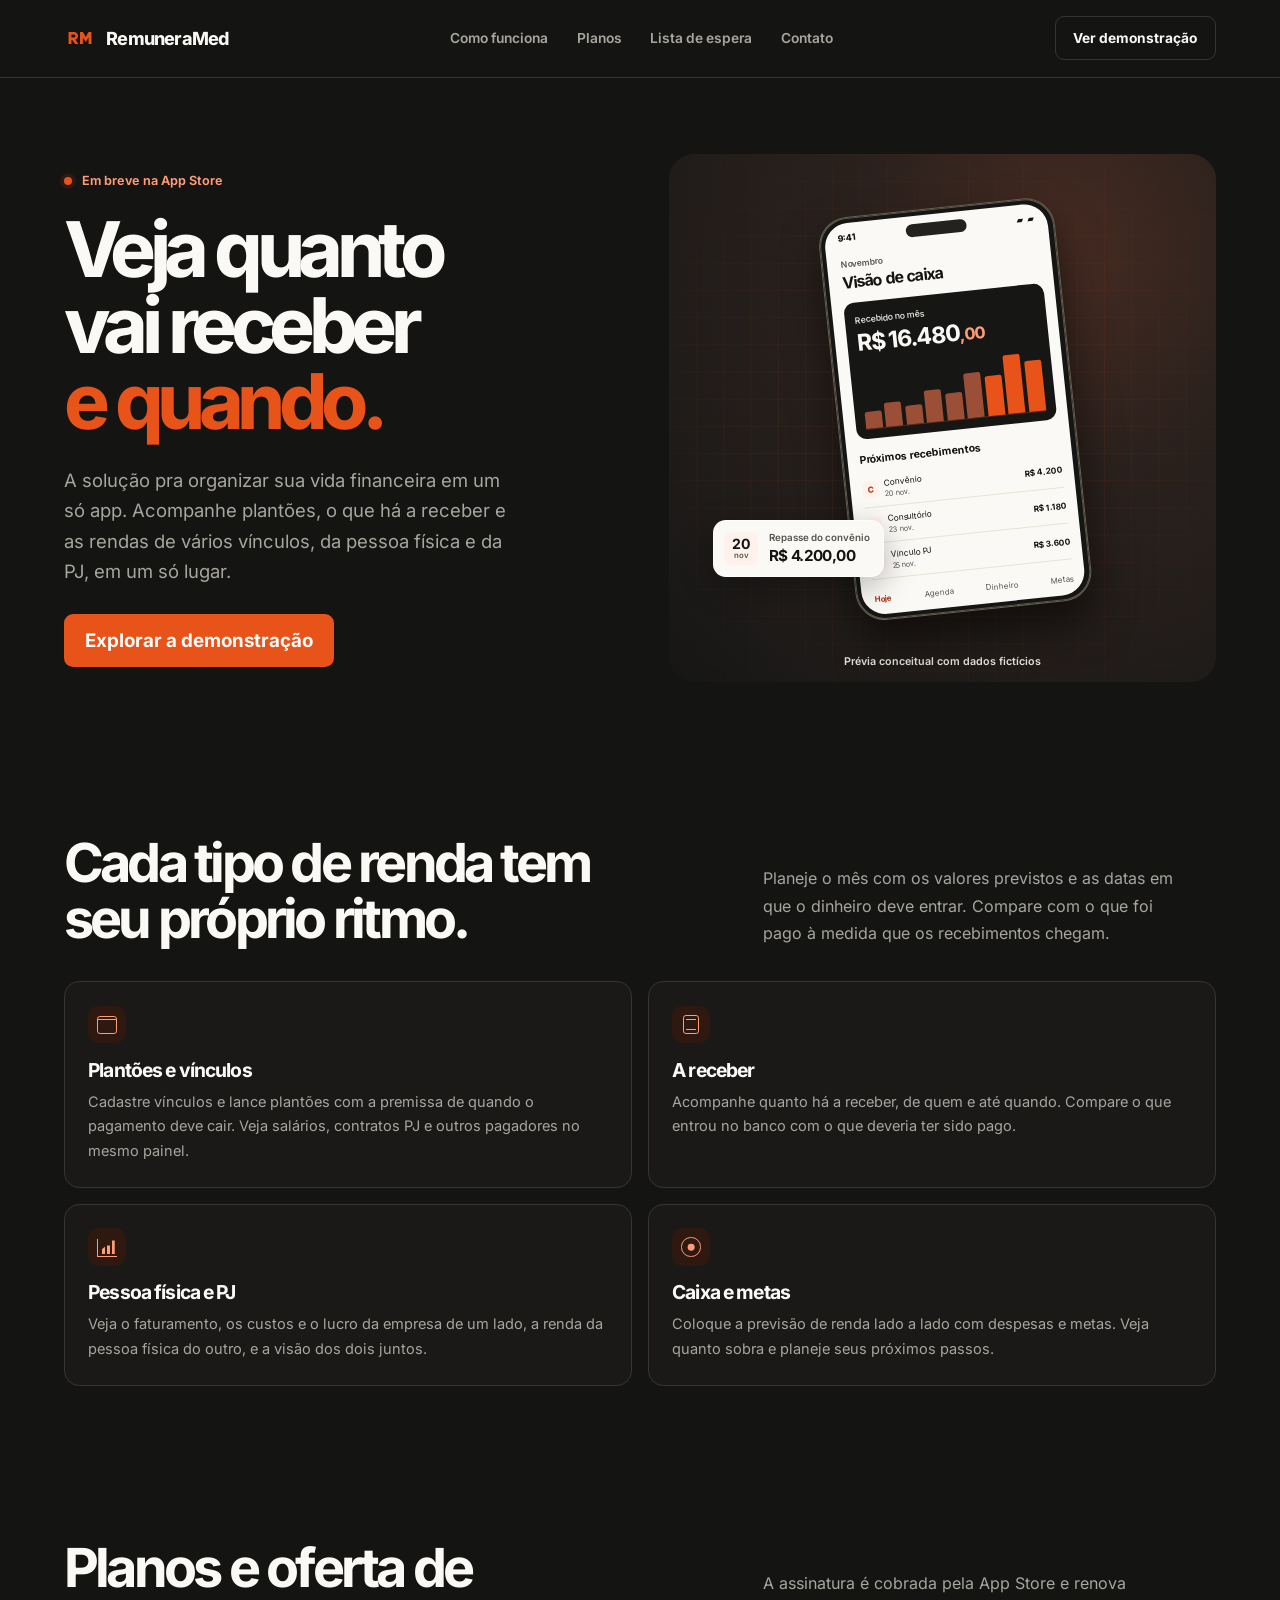
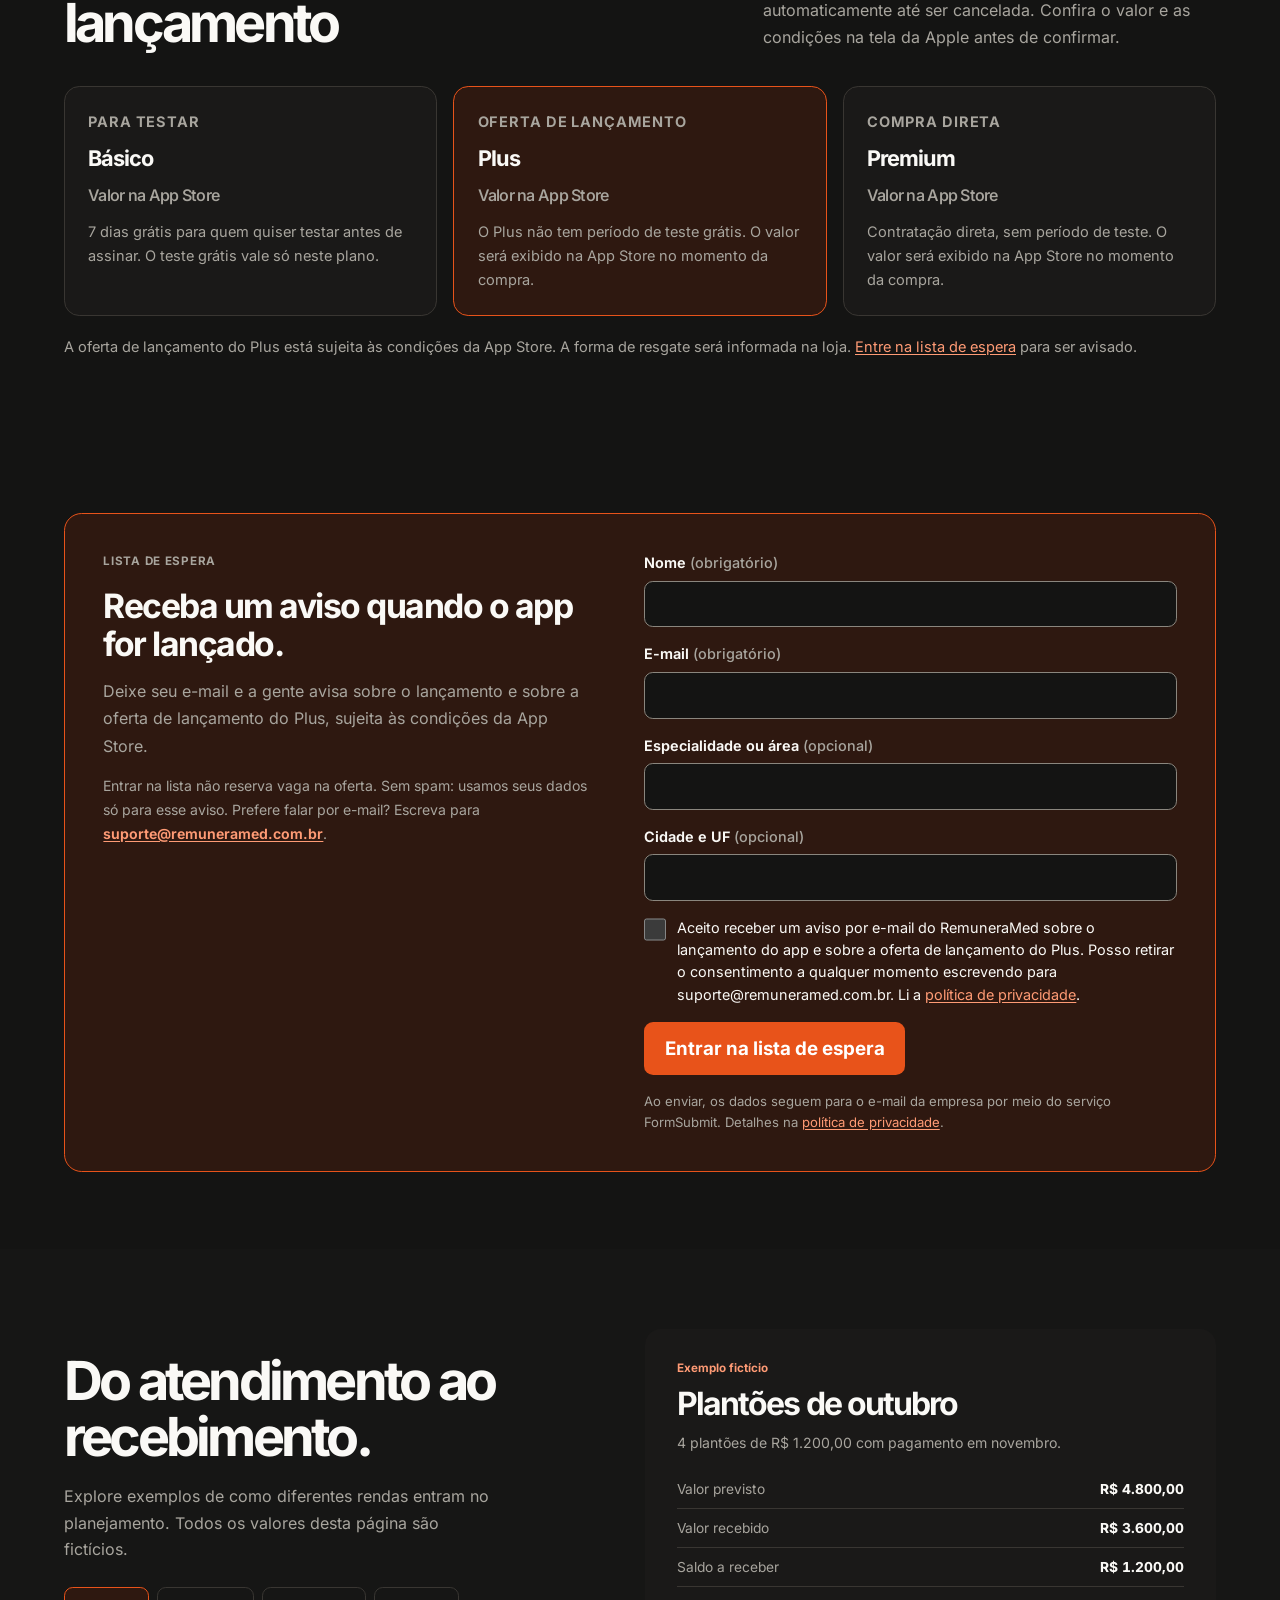
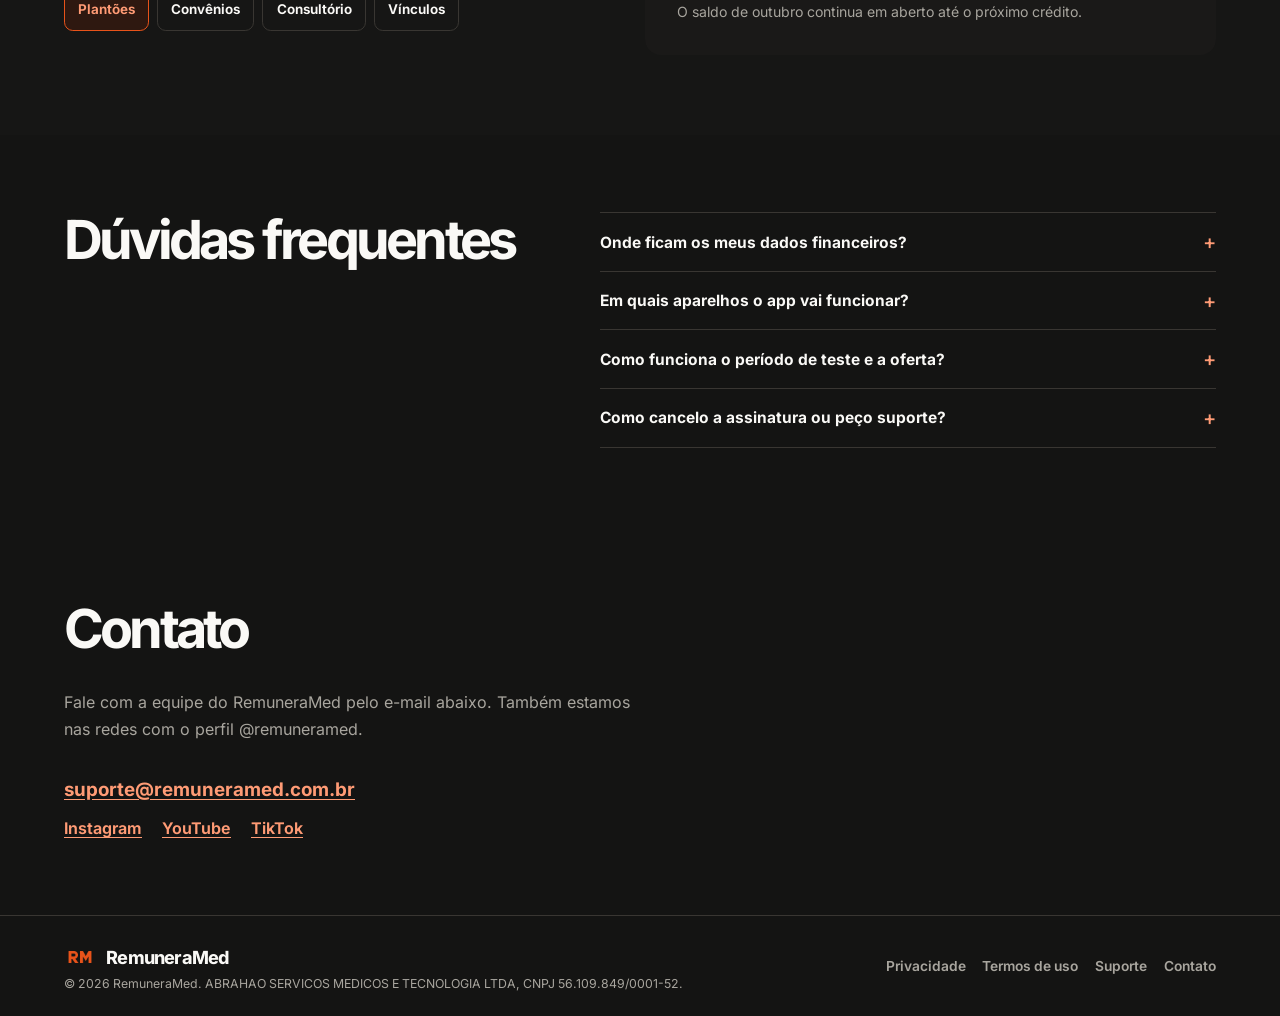
==== index.html @ f28763e7 "Liga upgrade-insecure-requests no CSP após o HTTPS" ====
<!doctype html>
<html lang="pt-BR">
<head>
  <meta charset="utf-8">
  <meta name="viewport" content="width=device-width, initial-scale=1">
  <meta name="referrer" content="strict-origin-when-cross-origin">
  <meta http-equiv="Content-Security-Policy" content="default-src 'self'; upgrade-insecure-requests; base-uri 'self'; object-src 'none'; frame-src 'none'; script-src 'self'; style-src 'self'; img-src 'self'; font-src 'self'; connect-src 'self'; form-action https://formsubmit.co">
  <meta name="theme-color" content="#141413">
  <meta name="robots" content="index,follow">
  <meta name="description" content="A solução pra organizar sua vida financeira em um só app. Acompanhe plantões, recebíveis e rendas de vários vínculos, inclusive pessoa física e PJ.">
  <title>RemuneraMed</title>
  <link rel="canonical" href="https://remuneramed.com.br/">
  <link rel="icon" type="image/png" sizes="64x64" href="favicon.png">
  <link rel="apple-touch-icon" href="apple-touch-icon.png">
  <link rel="stylesheet" href="assets/styles.css">
  <meta property="og:type" content="website">
  <meta property="og:locale" content="pt_BR">
  <meta property="og:site_name" content="RemuneraMed">
  <meta property="og:title" content="RemuneraMed">
  <meta property="og:description" content="A solução pra organizar sua vida financeira em um só app. Acompanhe plantões, recebíveis e rendas de vários vínculos, inclusive pessoa física e PJ.">
  <meta property="og:url" content="https://remuneramed.com.br/">
  <meta property="og:image" content="https://remuneramed.com.br/og-image.png">
  <meta property="og:image:width" content="1200">
  <meta property="og:image:height" content="630">
  <meta property="og:image:alt" content="Ícone do RemuneraMed com o nome da marca e a frase A solução pra organizar sua vida financeira em um só app.">
  <meta name="twitter:card" content="summary_large_image">
  <meta name="twitter:title" content="RemuneraMed">
  <meta name="twitter:description" content="A solução pra organizar sua vida financeira em um só app. Acompanhe plantões, recebíveis e rendas de vários vínculos, inclusive pessoa física e PJ.">
  <meta name="twitter:image" content="https://remuneramed.com.br/og-image.png">
  <script src="assets/demo.js" defer></script>
</head>
<body>
  <a class="skip-link" href="#conteudo">Ir para o conteúdo</a>
  <header class="site-header">
    <div class="container header-inner">
      <a class="brand" href="index.html" aria-label="RemuneraMed, início">
        <span class="brand-logo"><img src="assets/icone-192.png" width="32" height="32" alt=""></span>
        RemuneraMed
      </a>
      <nav class="nav-desktop" aria-label="Navegação principal">
        <a href="index.html#como-funciona">Como funciona</a>
        <a href="index.html#planos">Planos</a>
        <a href="index.html#lista-de-espera">Lista de espera</a>
        <a href="index.html#contato">Contato</a>
      </nav>
      <details class="nav-menu">
        <summary>Menu</summary>
        <nav aria-label="Navegação em tela pequena">
          <a href="index.html">Início</a>
          <a href="index.html#como-funciona">Como funciona</a>
          <a href="index.html#planos">Planos</a>
          <a href="index.html#lista-de-espera">Lista de espera</a>
          <a href="index.html#demo">Demonstração</a>
          <a href="index.html#contato">Contato</a>
          <a href="privacidade.html">Privacidade</a>
          <a href="termos.html">Termos de uso</a>
          <a href="suporte.html">Suporte</a>
        </nav>
      </details>
      <a class="button button-outline header-action" href="#demo">Ver demonstração</a>
    </div>
  </header>

  <main id="conteudo">
    <section class="hero container" aria-labelledby="titulo">
      <div class="hero-copy">
        <p class="eyebrow badge-store"><span class="status-dot" aria-hidden="true"></span> Em breve na App Store</p>
        <h1 id="titulo">Veja quanto vai receber <span>e quando.</span></h1>
        <p class="hero-description">A solução pra organizar sua vida financeira em um só app. Acompanhe plantões, o que há a receber e as rendas de vários vínculos, da pessoa física e da PJ, em um só lugar.</p>
        <a class="button button-primary" href="#demo">Explorar a demonstração</a>
      </div>

      <figure class="hero-visual">
        <div class="hero-grid" aria-hidden="true"></div>
        <div class="phone" aria-hidden="true">
          <div class="phone-screen">
            <div class="phone-system"><span>9:41</span><i></i><span>▰ ▰</span></div>
            <div class="phone-header"><span>Novembro</span><strong>Visão de caixa</strong></div>
            <div class="phone-total">
              <span>Recebido no mês</span>
              <strong>R$ 16.480<span>,00</span></strong>
              <div class="phone-chart">
                <i></i><i></i><i></i>
                <i></i><i></i><i></i>
                <i></i><i></i><i></i>
              </div>
            </div>
            <div class="phone-list">
              <strong>Próximos recebimentos</strong>
              <div><span class="phone-category">C</span><span>Convênio<small>20 nov.</small></span><b>R$ 4.200</b></div>
              <div><span class="phone-category">P</span><span>Consultório<small>23 nov.</small></span><b>R$ 1.180</b></div>
              <div><span class="phone-category">V</span><span>Vínculo PJ<small>25 nov.</small></span><b>R$ 3.600</b></div>
            </div>
            <div class="phone-nav"><b>Hoje</b><span>Agenda</span><span>Dinheiro</span><span>Metas</span></div>
          </div>
        </div>
        <div class="float-card" aria-hidden="true">
          <div class="float-date"><b>20</b><span>nov</span></div>
          <div><span>Repasse do convênio</span><strong>R$ 4.200,00</strong></div>
        </div>
        <figcaption>Prévia conceitual com dados fictícios</figcaption>
      </figure>
    </section>

    <section class="section container" id="como-funciona" aria-labelledby="como-titulo">
      <div class="section-heading">
        <h2 id="como-titulo">Cada tipo de renda tem<br>seu próprio ritmo.</h2>
        <p>Planeje o mês com os valores previstos e as datas em que o dinheiro deve entrar. Compare com o que foi pago à medida que os recebimentos chegam.</p>
      </div>
      <div class="flow-grid">
        <article class="flow-card">
          <span class="flow-mark mark-calendar" aria-hidden="true"></span>
          <h3>Plantões e vínculos</h3>
          <p>Cadastre vínculos e lance plantões com a premissa de quando o pagamento deve cair. Veja salários, contratos PJ e outros pagadores no mesmo painel.</p>
        </article>
        <article class="flow-card">
          <span class="flow-mark mark-lines" aria-hidden="true"></span>
          <h3>A receber</h3>
          <p>Acompanhe quanto há a receber, de quem e até quando. Compare o que entrou no banco com o que deveria ter sido pago.</p>
        </article>
        <article class="flow-card">
          <span class="flow-mark mark-chart" aria-hidden="true"></span>
          <h3>Pessoa física e PJ</h3>
          <p>Veja o faturamento, os custos e o lucro da empresa de um lado, a renda da pessoa física do outro, e a visão dos dois juntos.</p>
        </article>
        <article class="flow-card">
          <span class="flow-mark mark-target" aria-hidden="true"></span>
          <h3>Caixa e metas</h3>
          <p>Coloque a previsão de renda lado a lado com despesas e metas. Veja quanto sobra e planeje seus próximos passos.</p>
        </article>
      </div>
    </section>

    <section class="section container" id="planos" aria-labelledby="planos-titulo">
      <div class="section-heading">
        <h2 id="planos-titulo">Planos e oferta de lançamento</h2>
        <p>A assinatura é cobrada pela App Store e renova automaticamente até ser cancelada. Confira o valor e as condições na tela da Apple antes de confirmar.</p>
      </div>
      <div class="plans-grid">
        <article class="plan-card">
          <p class="plan-kicker">Para testar</p>
          <h3>Básico</h3>
          <p class="plan-price"><span>Valor na App Store</span></p>
          <p>7 dias grátis para quem quiser testar antes de assinar. O teste grátis vale só neste plano.</p>
        </article>
        <article class="plan-card plan-card-featured">
          <p class="plan-kicker">Oferta de lançamento</p>
          <h3>Plus</h3>
          <p class="plan-price"><span>Valor na App Store</span></p>
          <p>O Plus não tem período de teste grátis. O valor será exibido na App Store no momento da compra.</p>
        </article>
        <article class="plan-card">
          <p class="plan-kicker">Compra direta</p>
          <h3>Premium</h3>
          <p class="plan-price"><span>Valor na App Store</span></p>
          <p>Contratação direta, sem período de teste. O valor será exibido na App Store no momento da compra.</p>
        </article>
      </div>
      <p class="plans-note">A oferta de lançamento do Plus está sujeita às condições da App Store. A forma de resgate será informada na loja. <a href="#lista-de-espera">Entre na lista de espera</a> para ser avisado.</p>
    </section>

    <section class="section container" id="lista-de-espera" aria-labelledby="lista-titulo">
      <div class="waitlist">
        <div class="waitlist-copy">
          <p class="plan-kicker">Lista de espera</p>
          <h2 id="lista-titulo">Receba um aviso quando o app for lançado.</h2>
          <p>Deixe seu e-mail e a gente avisa sobre o lançamento e sobre a oferta de lançamento do Plus, sujeita às condições da App Store.</p>
          <p class="waitlist-small">Entrar na lista não reserva vaga na oferta. Sem spam: usamos seus dados só para esse aviso. Prefere falar por e-mail? Escreva para <a class="email-link" href="mailto:suporte@remuneramed.com.br">suporte@remuneramed.com.br</a>.</p>
        </div>
        <form class="waitlist-form" action="https://formsubmit.co/remuneramed.mkt@gmail.com" method="POST" aria-labelledby="lista-titulo">
          <div class="field">
            <label for="wl-nome">Nome <span class="req">(obrigatório)</span></label>
            <input id="wl-nome" name="nome" type="text" required autocomplete="name" maxlength="120">
          </div>
          <div class="field">
            <label for="wl-email">E-mail <span class="req">(obrigatório)</span></label>
            <input id="wl-email" name="email" type="email" required autocomplete="email" maxlength="160" inputmode="email">
          </div>
          <div class="field">
            <label for="wl-area">Especialidade ou área <span class="opt">(opcional)</span></label>
            <input id="wl-area" name="especialidade_ou_area" type="text" autocomplete="off" maxlength="120">
          </div>
          <div class="field">
            <label for="wl-cidade">Cidade e UF <span class="opt">(opcional)</span></label>
            <input id="wl-cidade" name="cidade_uf" type="text" autocomplete="address-level2" maxlength="120">
          </div>
          <div class="field-check">
            <input id="wl-consent" name="consentimento" type="checkbox" value="Sim" required>
            <label for="wl-consent">Aceito receber um aviso por e-mail do RemuneraMed sobre o lançamento do app e sobre a oferta de lançamento do Plus. Posso retirar o consentimento a qualquer momento escrevendo para suporte@remuneramed.com.br. Li a <a href="privacidade.html#lista-de-espera">política de privacidade</a>.</label>
          </div>
          <div class="hp" aria-hidden="true">
            <label for="wl-hp">Não preencha este campo</label>
            <input id="wl-hp" name="_honey" type="text" tabindex="-1" autocomplete="off">
          </div>
          <input type="hidden" name="_captcha" value="false">
          <input type="hidden" name="_template" value="table">
          <input type="hidden" name="_subject" value="Lista de espera RemuneraMed: nova inscrição">
          <input type="hidden" name="_next" value="https://remuneramed.com.br/obrigado.html">
          <input type="hidden" name="origem" value="site remuneramed.com.br, lista de espera">
          <input type="hidden" name="texto_do_consentimento" value="Aceito receber um aviso por e-mail do RemuneraMed sobre o lançamento do app e sobre a oferta de lançamento do Plus.">
          <button class="button button-primary" type="submit">Entrar na lista de espera</button>
          <p class="form-note">Ao enviar, os dados seguem para o e-mail da empresa por meio do serviço FormSubmit. Detalhes na <a href="privacidade.html#lista-de-espera">política de privacidade</a>.</p>
        </form>
      </div>
    </section>

    <section class="demo-section" id="demo" aria-labelledby="demo-titulo">
      <div class="container demo-inner">
        <div class="demo-copy">
          <h2 id="demo-titulo">Do atendimento ao recebimento.</h2>
          <p>Explore exemplos de como diferentes rendas entram no planejamento. Todos os valores desta página são fictícios.</p>
          <div class="demo-options" role="group" aria-label="Exemplos de renda">
            <button type="button" data-example="plantao" aria-pressed="true">Plantões</button>
            <button type="button" data-example="convenio" aria-pressed="false">Convênios</button>
            <button type="button" data-example="consultorio" aria-pressed="false">Consultório</button>
            <button type="button" data-example="vinculos" aria-pressed="false">Vínculos</button>
          </div>
        </div>
        <article class="demo-card" aria-labelledby="exemplo-titulo">
          <p class="sample-label">Exemplo fictício</p>
          <div id="demo-resultado" aria-live="polite" aria-atomic="true">
            <h3 id="exemplo-titulo">Plantões de outubro</h3>
            <p class="demo-detail">4 plantões de R$ 1.200,00 com pagamento em novembro.</p>
            <dl class="demo-amounts">
              <div><dt>Valor previsto</dt><dd>R$ 4.800,00</dd></div>
              <div><dt>Valor recebido</dt><dd>R$ 3.600,00</dd></div>
              <div><dt>Saldo a receber</dt><dd>R$ 1.200,00</dd></div>
            </dl>
            <p class="demo-note">O saldo de outubro continua em aberto até o próximo crédito.</p>
          </div>
        </article>
      </div>
    </section>

    <section class="section faq container" id="duvidas" aria-labelledby="faq-titulo">
      <div class="faq-heading">
        <h2 id="faq-titulo">Dúvidas frequentes</h2>
      </div>
      <div class="faq-list">
        <details>
          <summary>Onde ficam os meus dados financeiros?</summary>
          <p>No Básico, os dados financeiros ficam no iPhone. Plus e Premium oferecem sincronização opcional. Os detalhes estão na <a href="privacidade.html">política de privacidade</a>.</p>
        </details>
        <details>
          <summary>Em quais aparelhos o app vai funcionar?</summary>
          <p>O lançamento começa pelo iPhone, na App Store.</p>
        </details>
        <details>
          <summary>Como funciona o período de teste e a oferta?</summary>
          <p>Há 7 dias grátis só no plano Básico, para quem quiser testar antes de assinar. O Plus não tem período de teste grátis. O Premium é compra direta, sem teste. Os valores de cada plano serão exibidos na App Store.</p>
        </details>
        <details>
          <summary>Como cancelo a assinatura ou peço suporte?</summary>
          <p>O cancelamento é feito nos Ajustes do iPhone, em seu nome e depois Assinaturas. Para falar com a gente, escreva para <a href="mailto:suporte@remuneramed.com.br">suporte@remuneramed.com.br</a> ou veja a página de <a href="suporte.html">suporte</a>.</p>
        </details>
      </div>
    </section>

    <section class="section container" id="contato" aria-labelledby="contato-titulo">
      <div class="section-heading stack">
        <h2 id="contato-titulo">Contato</h2>
        <p>Fale com a equipe do RemuneraMed pelo e-mail abaixo. Também estamos nas redes com o perfil @remuneramed.</p>
      </div>
      <div class="contact-block">
        <p><a class="email-link" href="mailto:suporte@remuneramed.com.br">suporte@remuneramed.com.br</a></p>
        <ul class="social-list">
          <li><a href="https://www.instagram.com/remuneramed/" rel="noopener noreferrer">Instagram</a></li>
          <li><a href="https://www.youtube.com/@remuneramed" rel="noopener noreferrer">YouTube</a></li>
          <li><a href="https://www.tiktok.com/@remuneramed" rel="noopener noreferrer">TikTok</a></li>
        </ul>
      </div>
    </section>
  </main>
  <footer class="site-footer">
    <div class="container footer-inner">
      <div class="footer-meta">
        <a class="brand" href="index.html" aria-label="RemuneraMed, início">
          <span class="brand-logo"><img src="assets/icone-192.png" width="32" height="32" alt=""></span>
          RemuneraMed
        </a>
        <p class="footer-copy">© 2026 RemuneraMed. ABRAHAO SERVICOS MEDICOS E TECNOLOGIA LTDA, CNPJ 56.109.849/0001-52.</p>
      </div>
      <nav class="footer-links" aria-label="Informações">
        <a href="privacidade.html">Privacidade</a>
        <a href="termos.html">Termos de uso</a>
        <a href="suporte.html">Suporte</a>
        <a href="mailto:suporte@remuneramed.com.br">Contato</a>
      </nav>
    </div>
  </footer>
</body>
</html>
---- assets/styles.css ----
@font-face {
  font-family: Inter;
  src: url("inter-latin.woff2") format("woff2");
  font-style: normal;
  font-weight: 100 900;
  font-display: swap;
}

:root {
  color-scheme: dark;
  --paper: #141413;
  --surface: #1a1918;
  --ink: #faf9f6;
  --muted: #a8a59e;
  --accent-text: #ff9b75;
  --charcoal: #161615;
  --brand: #e8531a;
  --line: #393632;
  font-family: Inter, system-ui, sans-serif;
}

*, *::before, *::after { box-sizing: border-box; }
html { scroll-behavior: smooth; }
body { margin: 0; background: var(--paper); color: var(--ink); }
h1, h2, h3, p, dl, dd, figure { margin: 0; }
a { color: inherit; }
button { font: inherit; }
button, summary { cursor: pointer; }
:focus-visible { outline: 3px solid var(--brand); outline-offset: 4px; }
[id] { scroll-margin-top: 2rem; }
.container { width: min(100% - 3rem, 72rem); margin-inline: auto; }

.skip-link {
  position: fixed;
  z-index: 5;
  top: .5rem;
  left: .5rem;
  padding: .8rem 1rem;
  border-radius: .5rem;
  background: var(--ink);
  color: var(--paper);
  transform: translateY(-150%);
}
.skip-link:focus { transform: none; }

.site-header { border-bottom: 1px solid var(--line); }
.header-inner, .footer-inner { display: flex; align-items: center; justify-content: space-between; gap: 2rem; }
.header-inner { min-height: 4.8rem; }
.brand { display: inline-flex; align-items: center; gap: .64rem; text-decoration: none; font-weight: 760; letter-spacing: -.045em; white-space: nowrap; font-size: 1.13rem; }
.brand-mark, .brand-logo {
  display: grid;
  place-items: center;
  width: 2rem;
  height: 2rem;
  background: var(--charcoal);
  color: var(--brand);
  border: 1px solid var(--line);
  border-radius: .48rem;
  font-size: .7rem;
  letter-spacing: -.06em;
  font-weight: 840;
}
.brand-logo {
  padding: 0;
  border: 0;
  background: transparent;
  overflow: hidden;
}
.brand-logo img {
  width: 100%;
  height: 100%;
  display: block;
  object-fit: cover;
}
nav { display: flex; gap: 1.8rem; }
nav a { text-decoration: none; color: var(--muted); font-size: .86rem; font-weight: 610; }
nav a:hover { color: var(--ink); text-decoration: underline; text-underline-offset: .22em; }
.button {
  display: inline-flex;
  align-items: center;
  justify-content: center;
  gap: .8rem;
  min-height: 2.75rem;
  padding: .75rem 1.1rem;
  border-radius: .57rem;
  text-decoration: none;
  font-size: .86rem;
  font-weight: 700;
  transition: background .18s ease, color .18s ease;
}
.button-outline { border: 1px solid var(--line); }
.button-outline:hover { background: #252422; }
.button-primary { min-height: 3.3rem; padding-inline: 1.3rem; color: #fff; background: var(--brand); font-size: 1.17rem; font-weight: 700; }
.button-primary:hover { background: #c9410e; }

.hero { display: grid; grid-template-columns: 1fr 1.06fr; align-items: center; gap: clamp(2.5rem, 7vw, 6rem); padding-block: 4.3rem; }
.hero-copy { padding-block: 1.4rem; }
.eyebrow { display: flex; align-items: center; gap: .6rem; font-weight: 650; color: var(--accent-text); font-size: .79rem; }
.status-dot { width: .53rem; height: .53rem; border-radius: 50%; background: var(--brand); box-shadow: 0 0 0 .24rem #2e1810; }
h1 { margin-top: 1.45rem; max-width: 10ch; font-weight: 750; font-size: clamp(3.35rem, 6vw, 5.75rem); line-height: .99; letter-spacing: -.085em; text-wrap: balance; }
h1 span { display: inline; color: var(--brand); }
.hero-description { max-width: 28rem; margin-block: 1.55rem 1.75rem; color: var(--muted); font-size: clamp(1.02rem, 1.7vw, 1.15rem); line-height: 1.65; }
.hero-visual {
  display: grid;
  grid-template-rows: 1fr auto;
  place-items: center;
  position: relative;
  isolation: isolate;
  padding: 1.65rem .7rem .9rem;
  min-height: 33rem;
  overflow: hidden;
  border-radius: 1.6rem;
  background: radial-gradient(ellipse at 72% 18%, #462b22 0, #2b211d 36%, #201c1a 72%, #161615 100%);
}
.hero-grid {
  position: absolute;
  z-index: -1;
  inset: 0;
  background-image: linear-gradient(#e8531a26 1px, transparent 1px), linear-gradient(90deg, #e8531a26 1px, transparent 1px);
  background-size: 1.7rem 1.7rem;
  mask-image: radial-gradient(ellipse at center, #000, transparent 93%);
}
.hero-visual figcaption { padding-top: .9rem; align-self: end; color: #e5e2dc; font-size: .67rem; font-weight: 610; }
.phone {
  width: min(14.8rem, 72%);
  padding: .34rem;
  background: #151513;
  border: 1px solid #666052;
  border-radius: 1.85rem;
  box-shadow: 0 1.4rem 2.6rem #0008, inset 0 0 0 1px #5c584e;
  transform: rotate(-6deg) translateX(.8rem);
}
.phone-screen { border-radius: 1.5rem; overflow: hidden; background: #faf9f6; --muted: #575550; --accent-text: #a9340c; color: #141413; }
.phone-system { display: grid; grid-template-columns: 1fr 1fr 1fr; align-items: center; gap: .55rem; padding: .45rem .78rem .2rem; font-size: .55rem; font-weight: 800; }
.phone-system i { height: .85rem; background: #23221f; border-radius: 1rem; }
.phone-system span:last-child { text-align: right; letter-spacing: .12em; }
.phone-header { display: grid; gap: .22rem; padding: .7rem .8rem .68rem; }
.phone-header span { color: var(--muted); font-size: .54rem; font-weight: 600; }
.phone-header strong { font-size: 1rem; letter-spacing: -.05em; }
.phone-total { padding: .75rem .65rem .55rem; margin-inline: .7rem; background: var(--charcoal); color: #faf9f6; border-radius: .66rem; }
.phone-total > span { display: block; color: #e5e2dc; font-size: .55rem; font-weight: 550; }
.phone-total strong { display: block; margin-top: .28rem; letter-spacing: -.055em; font-size: 1.44rem; font-weight: 740; }
.phone-total strong span { color: #ff9b75; font-size: 1.03rem; }
.phone-chart { display: grid; grid-template-columns: repeat(9, 1fr); align-items: end; gap: .22rem; height: 4.3rem; margin-top: .25rem; border-bottom: 1px solid #e8531a4d; }
.phone-chart i { height: var(--height); background: #9b4f36; border-radius: .14rem .14rem 0 0; }
.phone-chart i:nth-last-child(-n + 3) { background: var(--brand); }
.phone-chart i:nth-child(1) { --height: 26%; }
.phone-chart i:nth-child(2) { --height: 36%; }
.phone-chart i:nth-child(3) { --height: 29%; }
.phone-chart i:nth-child(4) { --height: 48%; }
.phone-chart i:nth-child(5) { --height: 40%; }
.phone-chart i:nth-child(6) { --height: 67%; }
.phone-chart i:nth-child(7) { --height: 59%; }
.phone-chart i:nth-child(8) { --height: 87%; }
.phone-chart i:nth-child(9) { --height: 76%; }
.phone-list { padding: .9rem .7rem .4rem; }
.phone-list > strong { display: block; font-size: .66rem; margin-bottom: .35rem; }
.phone-list > div { display: grid; grid-template-columns: auto 1fr auto; gap: .32rem; align-items: center; border-bottom: 1px solid #e9e3d5; min-height: 2.25rem; font-size: .52rem; }
.phone-category { display: grid; place-items: center; width: 1.05rem; height: 1.05rem; border-radius: .28rem; background: #fff1eb; color: var(--accent-text); font-weight: 760; }
.phone-list small { display: block; margin-top: .15rem; font-size: .46rem; color: var(--muted); }
.phone-list b { white-space: nowrap; }
.phone-nav { display: flex; justify-content: space-between; gap: .25rem; padding: .5rem .73rem .65rem; font-size: .49rem; color: var(--muted); }
.phone-nav b { color: var(--accent-text); }
.float-card {
  position: absolute;
  display: grid;
  grid-template-columns: auto 1fr;
  gap: .68rem;
  align-items: center;
  bottom: 20%;
  left: 8%;
  padding: .65rem .82rem .65rem .65rem;
  border: 1px solid #ffffffac;
  border-radius: .8rem;
  background: #faf9f6;
  color: #141413;
  --muted: #575550;
  --accent-text: #a9340c;
  box-shadow: 0 .6rem 2rem #0004;
}
.float-card > div:last-child { display: grid; gap: .22rem; }
.float-card span { font-size: .61rem; color: var(--muted); font-weight: 610; }
.float-card strong { font-size: .95rem; letter-spacing: -.04em; }
.float-date { display: grid; gap: .05rem; place-items: center; padding: .3rem .45rem; border-radius: .45rem; background: #fff1eb; line-height: 1; }
.float-date b { font-size: .88rem; }
.float-date span { font-size: .49rem; }

.section { padding-block: clamp(3.2rem, 6vw, 5.5rem); }
.section-heading { display: grid; grid-template-columns: 1fr .68fr; align-items: end; gap: 2rem; margin-bottom: 2.15rem; }
h2 { font-size: clamp(2.25rem, 4.2vw, 3.7rem); font-weight: 720; letter-spacing: -.07em; line-height: 1.04; }
.section-heading p, .flow-card p, .faq-list p { color: var(--muted); line-height: 1.7; }
.section-heading p { max-width: 27rem; }
.flow-grid { display: grid; grid-template-columns: repeat(3, 1fr); gap: 1rem; }
.flow-card { padding: 1.45rem; border: 1px solid var(--line); border-radius: .95rem; background: var(--surface); }
.flow-card h3 { margin-block: .9rem .5rem; font-size: 1.2rem; font-weight: 720; letter-spacing: -.045em; }
.flow-card p { font-size: .91rem; }
.flow-mark { display: block; width: 2.35rem; height: 2.35rem; position: relative; border-radius: .68rem; background: #2e1810; color: var(--accent-text); }
.flow-mark::before, .flow-mark::after { content: ""; position: absolute; }
.mark-calendar::before { inset: .63rem .56rem .55rem; border: 1.5px solid currentColor; border-radius: .18rem; }
.mark-calendar::after { top: .86rem; left: .64rem; right: .64rem; border-top: 1.5px solid currentColor; }
.mark-lines::before { inset: .57rem .65rem; border: 1.5px solid currentColor; border-radius: .18rem; }
.mark-lines::after { inset: .86rem .87rem .84rem; border-block: 1.5px solid currentColor; }
.mark-chart::before { inset: .65rem .58rem .57rem; border: solid currentColor; border-width: 0 0 1.5px 1.5px; }
.mark-chart::after { inset: .76rem .69rem .73rem .85rem; background: linear-gradient(90deg, currentColor 25%, transparent 25% 36%, currentColor 36% 64%, transparent 64% 75%, currentColor 75%); clip-path: polygon(0 65%, 36% 38%, 75% 38%, 75% 0, 100% 0, 100% 100%, 0 100%); }

.demo-section { background: var(--charcoal); color: var(--ink); padding-block: clamp(3rem, 7vw, 5rem); }
.demo-inner { display: grid; grid-template-columns: .86fr 1fr; gap: clamp(2rem, 7vw, 6.5rem); align-items: center; }
.demo-copy h2 { max-width: 12ch; }
.demo-copy p { margin-block: 1.15rem 1.5rem; color: var(--muted); line-height: 1.65; max-width: 27rem; }
.demo-options { display: flex; flex-wrap: wrap; gap: .5rem; }
.demo-options button {
  min-height: 2.8rem;
  padding: .6rem .82rem;
  border: 1px solid var(--line);
  border-radius: .55rem;
  color: var(--ink);
  background: transparent;
  font-size: .84rem;
  font-weight: 660;
}
.demo-options button:hover { background: #252422; }
.demo-options button[aria-pressed="true"] { color: var(--accent-text); background: #2e1810; border-color: var(--brand); }
.demo-options button:focus-visible { outline-color: var(--brand); }
.demo-card { padding: clamp(1.2rem, 4vw, 2rem); border-radius: 1rem; background: var(--surface); color: var(--ink); }
.sample-label { font-size: .73rem; font-weight: 680; color: var(--accent-text); }
.demo-card h3 { margin-top: .56rem; font-size: clamp(1.45rem, 3vw, 2rem); letter-spacing: -.06em; }
.demo-detail, .demo-note { margin-top: .55rem; color: var(--muted); font-size: .88rem; line-height: 1.6; }
.demo-amounts { display: grid; margin-top: 1rem; }
.demo-amounts div { display: flex; justify-content: space-between; align-items: baseline; gap: .7rem; padding-block: .68rem; border-bottom: 1px solid var(--line); font-size: .86rem; }
.demo-amounts dt { color: var(--muted); }
.demo-amounts dd { white-space: nowrap; font-weight: 740; font-variant-numeric: tabular-nums; }
.demo-note { margin-top: .9rem; }

.faq { display: grid; grid-template-columns: .74fr 1fr; gap: clamp(2rem, 7vw, 5rem); }
.faq-list details { border-top: 1px solid var(--line); }
.faq-list details:last-child { border-bottom: 1px solid var(--line); }
.faq-list summary { display: flex; align-items: center; gap: 1rem; justify-content: space-between; padding-block: 1.05rem; font-weight: 690; font-size: .97rem; list-style: none; }
.faq-list summary::-webkit-details-marker { display: none; }
.faq-list summary::after { content: "+"; color: var(--accent-text); font-weight: 520; font-size: 1.25rem; }
.faq-list details[open] summary::after { content: "−"; }
.faq-list p { margin-bottom: 1.05rem; font-size: .92rem; }
.site-footer { border-top: 1px solid var(--line); padding-block: 1.55rem; }
.site-footer p { font-size: .77rem; color: var(--muted); }

@media (max-width: 54rem) {
  .hero { gap: 2rem; padding-block: 3rem; }
  h1 { font-size: clamp(3.15rem, 8vw, 4.5rem); }
  .hero-visual { min-height: 28rem; }
  .float-card { left: 5%; }
}

@media (max-width: 43rem) {
  .container { width: min(100% - 2rem, 36rem); }
  .header-inner { min-height: 4.05rem; }
  .header-inner .nav-desktop { display: none; }
  .nav-menu { display: block; }
  .header-action { padding-inline: .7rem; font-size: .76rem; gap: .45rem; }
  .hero, .section-heading, .demo-inner, .faq { grid-template-columns: 1fr; }
  .hero { padding-block: 2rem 1rem; }
  .hero-copy { padding-block: .65rem 0; }
  h1 { max-width: 12ch; font-size: clamp(3rem, 11vw, 4.45rem); }
  .hero-description { margin-block: 1.2rem 1.45rem; }
  .hero-visual { min-height: 27rem; }
  .section-heading { align-items: start; gap: 1rem; margin-bottom: 1.4rem; }
  .flow-grid { grid-template-columns: 1fr; gap: .7rem; }
  .flow-card { padding: 1.05rem; }
  .demo-copy h2 { max-width: 16ch; }
  .demo-copy p { margin-bottom: 1rem; }
  .faq { gap: 1.4rem; }
}

@media (max-width: 25rem) {
  .header-inner { gap: .55rem; }
  .brand { font-size: .98rem; }
  .brand-mark { width: 1.65rem; height: 1.65rem; }
  .footer-inner { align-items: flex-start; flex-direction: column; gap: .8rem; }
}

@media (prefers-reduced-motion: reduce) {
  html { scroll-behavior: auto; }
  .button { transition: none; }
}

.document-page {
  max-width: 47rem;
  padding-block: clamp(2.5rem, 7vw, 5rem);
}
.document-page h1 {
  max-width: none;
  margin: 0 0 1.4rem;
  font-size: clamp(2.45rem, 7vw, 4.5rem);
  letter-spacing: -.075em;
}
.document-page h2 {
  margin: 2.15rem 0 .65rem;
  font-size: clamp(1.35rem, 4vw, 1.8rem);
  letter-spacing: -.043em;
}
.document-page p, .document-page li { color: var(--muted); line-height: 1.7; }
.document-page p + p { margin-top: .75rem; }
.document-page p a, .document-page li a { color: var(--accent-text); text-underline-offset: .17em; }
.document-status {
  border-left: 2px solid var(--brand);
  padding: .65rem 0 .65rem 1rem;
  margin-bottom: 1.45rem;
  font-size: .9rem;
}
.footer-links { flex-wrap: wrap; gap: .1rem 1.05rem; }
.footer-links a { display: inline-flex; min-height: 44px; align-items: center; }


.nav-menu { display: none; position: relative; }
.nav-menu summary {
  list-style: none;
  min-height: 2.75rem;
  padding: .6rem .85rem;
  border: 1px solid var(--line);
  border-radius: .57rem;
  font-size: .86rem;
  font-weight: 700;
}
.nav-menu summary::-webkit-details-marker { display: none; }
.nav-menu nav {
  position: absolute;
  right: 0;
  top: calc(100% + .4rem);
  z-index: 6;
  display: grid;
  gap: 0;
  min-width: 14rem;
  padding: .45rem;
  border: 1px solid var(--line);
  border-radius: .7rem;
  background: var(--surface);
  box-shadow: 0 .6rem 1.6rem #0006;
}
.nav-menu nav a {
  display: flex;
  align-items: center;
  min-height: 2.6rem;
  padding: 0 .7rem;
  border-radius: .45rem;
  color: var(--ink);
  font-size: .9rem;
}
.nav-menu nav a:hover { background: #252422; text-decoration: none; }

.badge-store {
  display: inline-flex;
  align-items: center;
  gap: .6rem;
  font-weight: 650;
  color: var(--accent-text);
  font-size: .79rem;
}

.plans-grid { display: grid; grid-template-columns: repeat(3, 1fr); gap: 1rem; }
.plan-card {
  display: flex;
  flex-direction: column;
  gap: .7rem;
  padding: 1.45rem;
  border: 1px solid var(--line);
  border-radius: .95rem;
  background: var(--surface);
}
.plan-card-featured {
  border-color: var(--brand);
  background: #2e1810;
}
.plan-kicker {
  color: var(--accent-text);
  font-size: .73rem;
  font-weight: 680;
  letter-spacing: .06em;
  text-transform: uppercase;
}
.plan-card h3 {
  margin: 0;
  font-size: 1.35rem;
  font-weight: 720;
  letter-spacing: -.045em;
}
.plan-price {
  font-size: 1.7rem;
  font-weight: 740;
  letter-spacing: -.05em;
  font-variant-numeric: tabular-nums;
}
.plan-price span {
  font-size: 1rem;
  font-weight: 550;
  color: var(--muted);
}
.plan-card p, .plans-note { color: var(--muted); line-height: 1.65; font-size: .91rem; }
.plan-offer {
  padding: .85rem 1rem;
  border-radius: .55rem;
  background: #141413;
  border: 1px solid #e8531a66;
}
.plan-offer strong { color: var(--ink); font-weight: 700; }
.plans-note { margin-top: 1.2rem; }

.contact-block { display: grid; gap: .7rem; max-width: 36rem; }
.contact-block .email-link {
  color: var(--accent-text);
  font-weight: 700;
  font-size: 1.17rem;
  text-underline-offset: .18em;
}
.social-list {
  display: flex;
  flex-wrap: wrap;
  gap: .45rem 1.25rem;
  list-style: none;
  padding: 0;
  margin: .4rem 0 0;
}
.social-list a {
  color: var(--accent-text);
  font-weight: 650;
  text-underline-offset: .18em;
}

.placeholder {
  display: inline;
  background: #2e1810;
  color: #ff9b75;
  font-weight: 650;
  padding: 0.05em 0.4em;
  border-radius: 0.3rem;
}

.document-page ul {
  margin: 0 0 0 1.15rem;
  padding: 0;
  color: var(--muted);
  line-height: 1.7;
}
.document-page li + li { margin-top: .4rem; }
.document-page .email-link { color: var(--accent-text); font-weight: 650; }

.footer-meta { display: grid; gap: .2rem; }
.footer-copy { margin: 0; }

.page-404 {
  padding-block: clamp(4rem, 12vw, 8rem);
  max-width: 36rem;
}
.page-404 h1 { margin: 0 0 1rem; }
.page-404-action { margin-top: 1.5rem; }

@media (max-width: 43rem) {
  .plans-grid, .contact-block { grid-template-columns: 1fr; }
}

.flow-grid { grid-template-columns: repeat(2, 1fr); }

.mark-target::before { inset: .57rem; border: 1.5px solid currentColor; border-radius: 50%; }
.mark-target::after { top: 50%; left: 50%; width: .42rem; height: .42rem; border-radius: 50%; background: currentColor; transform: translate(-50%, -50%); }

/* Overrides that must come after earlier rules */
.flow-grid { grid-template-columns: repeat(2, 1fr); }
.section-heading.stack { grid-template-columns: 1fr; align-items: start; max-width: 36rem; }
.section-heading.stack p { max-width: none; }

@media (max-width: 43rem) {
  .flow-grid { grid-template-columns: 1fr; }
  .nav-menu { display: block; }
  .plans-grid { grid-template-columns: 1fr; }
}

/* Lista de espera */
.waitlist {
  display: grid;
  grid-template-columns: 1fr 1.1fr;
  gap: clamp(1.5rem, 5vw, 3.5rem);
  align-items: start;
  padding: clamp(1.4rem, 4vw, 2.4rem);
  border: 1px solid var(--brand);
  border-radius: 1.1rem;
  background: #2e1810;
}
.waitlist-copy { display: grid; gap: .9rem; }
.waitlist-copy h2 { font-size: clamp(1.5rem, 3vw, 2.1rem); letter-spacing: -.045em; line-height: 1.15; }
.waitlist-copy p { color: var(--muted); line-height: 1.7; }
.waitlist-copy .waitlist-small { font-size: .88rem; }
.waitlist-copy .email-link { color: var(--accent-text); font-weight: 650; }
.waitlist-form { display: grid; gap: 1rem; }
.field { display: grid; gap: .4rem; }
.field label, .field-check label { font-size: .9rem; line-height: 1.55; }
.field label { font-weight: 650; }
.req, .opt { color: var(--muted); font-weight: 500; }
.field input[type="text"], .field input[type="email"], .field input[type="tel"], .field select {
  width: 100%;
  min-height: 2.9rem;
  padding: .6rem .8rem;
  border: 1px solid #8a867e;
  border-radius: .55rem;
  background: var(--paper);
  color: var(--ink);
  font: inherit;
  font-size: 1rem;
}
.field input:focus-visible, .field select:focus-visible, .field-check input:focus-visible { outline: 3px solid var(--accent-text); outline-offset: 2px; }
.field-check { display: grid; grid-template-columns: 1.4rem 1fr; gap: .7rem; align-items: start; }
.field-check input { width: 1.4rem; height: 1.4rem; margin: .1rem 0 0; accent-color: var(--brand); }
.field-check label { color: var(--ink); }
.field-check a, .form-note a, .waitlist-copy a, .plans-note a { color: var(--accent-text); text-underline-offset: .17em; }
.field select:disabled { opacity: .6; cursor: not-allowed; }
.field input[aria-invalid="true"], .field select[aria-invalid="true"] { border-color: #ff8a80; border-width: 2px; }
.field-help { color: var(--muted); font-size: .82rem; line-height: 1.5; }
.form-status { font-size: .92rem; line-height: 1.55; font-weight: 600; }
.form-status:empty { display: none; }
.form-status[data-tipo="erro"] { color: #ff8a80; }
.form-status[data-tipo="ok"] { color: var(--accent-text); }
.hp { position: absolute; left: -10000px; width: 1px; height: 1px; overflow: hidden; }
.waitlist-form .button { justify-self: start; border: 0; cursor: pointer; }
.form-note { color: var(--muted); font-size: .82rem; line-height: 1.6; }
@media (max-width: 54rem) { .waitlist { grid-template-columns: 1fr; } }
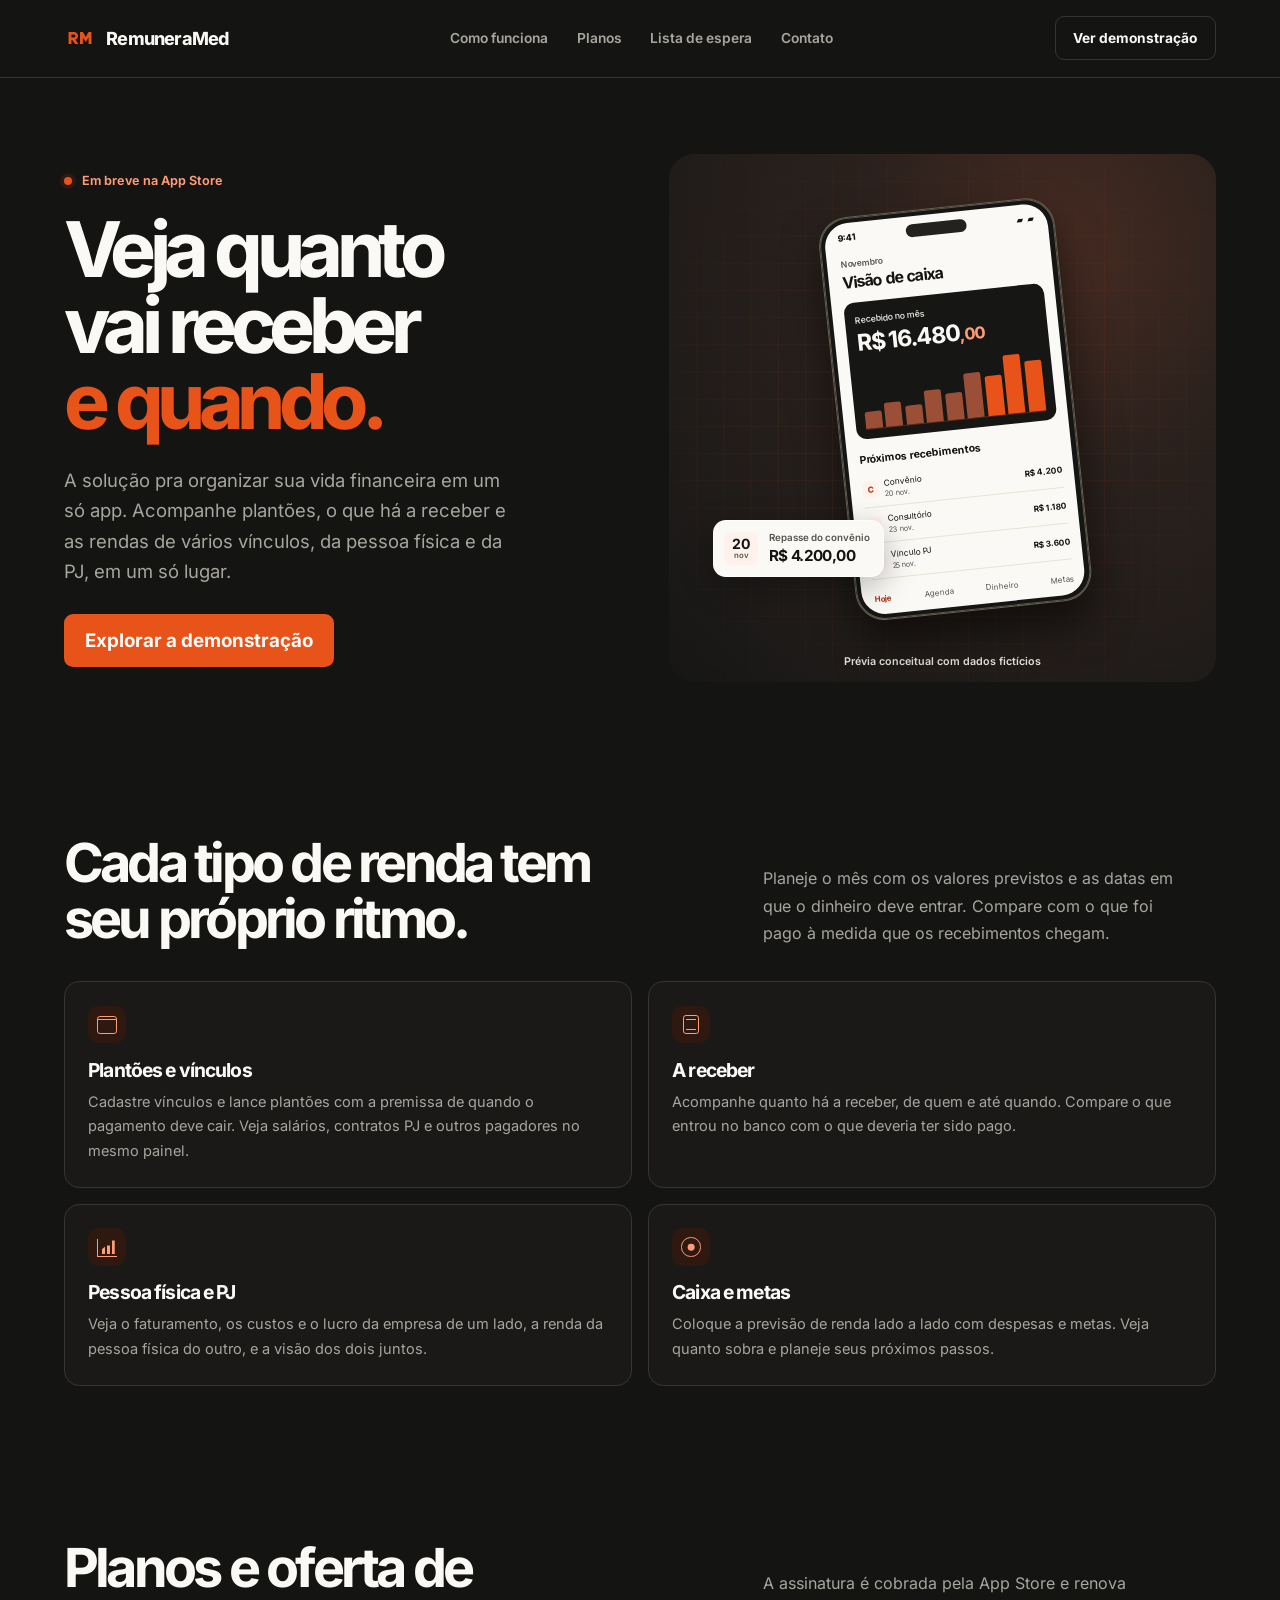
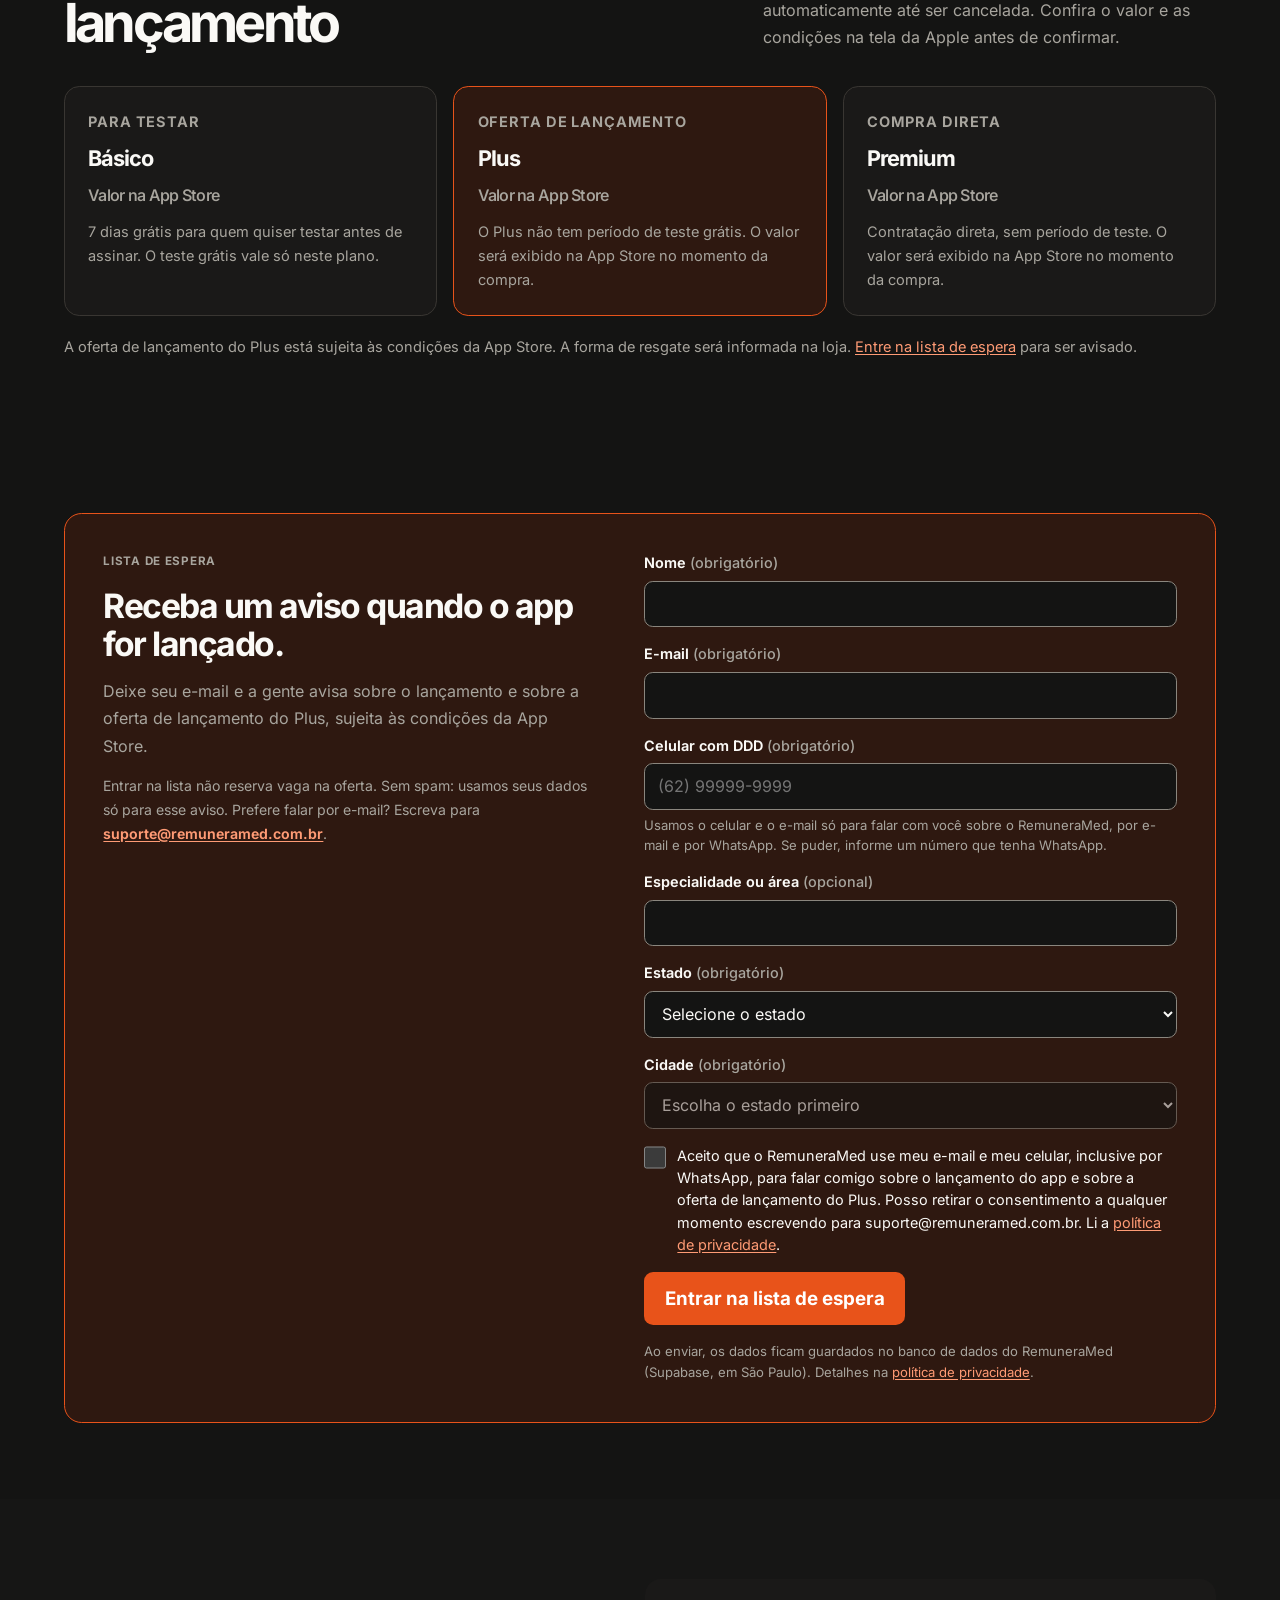
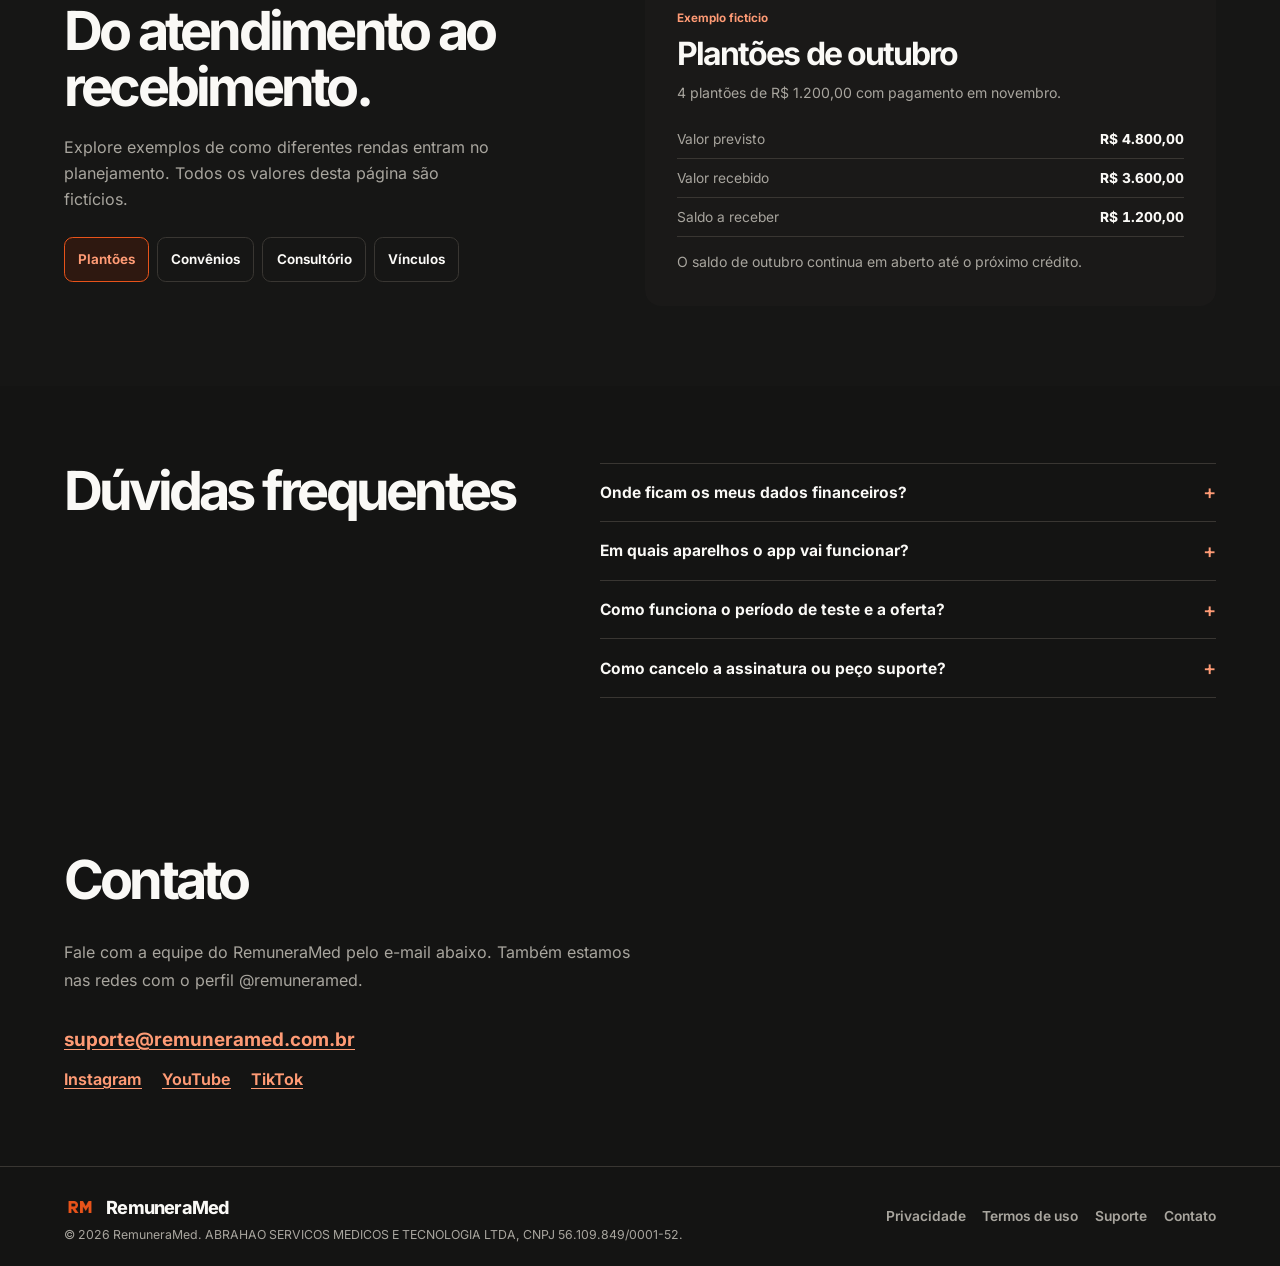
==== commit e08dc21b: "Lista de espera: estado e cidade obrigatórios, e-mail repetido ignorado sem vazar, limite de envios " ====
--- a/index.html
+++ b/index.html
@@ -4,7 +4,7 @@
   <meta charset="utf-8">
   <meta name="viewport" content="width=device-width, initial-scale=1">
   <meta name="referrer" content="strict-origin-when-cross-origin">
-  <meta http-equiv="Content-Security-Policy" content="default-src 'self'; upgrade-insecure-requests; base-uri 'self'; object-src 'none'; frame-src 'none'; script-src 'self'; style-src 'self'; img-src 'self'; font-src 'self'; connect-src 'self'; form-action https://formsubmit.co">
+  <meta http-equiv="Content-Security-Policy" content="default-src 'self'; upgrade-insecure-requests; base-uri 'self'; object-src 'none'; frame-src 'none'; script-src 'self'; style-src 'self'; img-src 'self'; font-src 'self'; connect-src 'self' https://pvfnkokgpkcqzdpzvkcg.supabase.co; form-action 'self'">
   <meta name="theme-color" content="#141413">
   <meta name="robots" content="index,follow">
   <meta name="description" content="A solução pra organizar sua vida financeira em um só app. Acompanhe plantões, recebíveis e rendas de vários vínculos, inclusive pessoa física e PJ.">
@@ -28,6 +28,7 @@
   <meta name="twitter:description" content="A solução pra organizar sua vida financeira em um só app. Acompanhe plantões, recebíveis e rendas de vários vínculos, inclusive pessoa física e PJ.">
   <meta name="twitter:image" content="https://remuneramed.com.br/og-image.png">
   <script src="assets/demo.js" defer></script>
+  <script src="assets/lista-espera.js" defer></script>
 </head>
 <body>
   <a class="skip-link" href="#conteudo">Ir para o conteúdo</a>
@@ -167,39 +168,54 @@
           <p>Deixe seu e-mail e a gente avisa sobre o lançamento e sobre a oferta de lançamento do Plus, sujeita às condições da App Store.</p>
           <p class="waitlist-small">Entrar na lista não reserva vaga na oferta. Sem spam: usamos seus dados só para esse aviso. Prefere falar por e-mail? Escreva para <a class="email-link" href="mailto:suporte@remuneramed.com.br">suporte@remuneramed.com.br</a>.</p>
         </div>
-        <form class="waitlist-form" action="https://formsubmit.co/remuneramed.mkt@gmail.com" method="POST" aria-labelledby="lista-titulo">
+        <form class="waitlist-form" id="lista-espera-form" method="post" novalidate aria-labelledby="lista-titulo">
           <div class="field">
             <label for="wl-nome">Nome <span class="req">(obrigatório)</span></label>
-            <input id="wl-nome" name="nome" type="text" required autocomplete="name" maxlength="120">
+            <input id="wl-nome" name="nome" type="text" required autocomplete="name" minlength="2" maxlength="120">
           </div>
           <div class="field">
             <label for="wl-email">E-mail <span class="req">(obrigatório)</span></label>
             <input id="wl-email" name="email" type="email" required autocomplete="email" maxlength="160" inputmode="email">
           </div>
           <div class="field">
+            <label for="wl-telefone">Celular com DDD <span class="req">(obrigatório)</span></label>
+            <input id="wl-telefone" name="telefone" type="tel" required autocomplete="tel-national" inputmode="numeric" maxlength="15" placeholder="(62) 99999-9999" aria-describedby="wl-telefone-ajuda">
+            <p class="field-help" id="wl-telefone-ajuda">Usamos o celular e o e-mail só para falar com você sobre o RemuneraMed, por e-mail e por WhatsApp. Se puder, informe um número que tenha WhatsApp.</p>
+          </div>
+          <div class="field">
             <label for="wl-area">Especialidade ou área <span class="opt">(opcional)</span></label>
             <input id="wl-area" name="especialidade_ou_area" type="text" autocomplete="off" maxlength="120">
           </div>
           <div class="field">
-            <label for="wl-cidade">Cidade e UF <span class="opt">(opcional)</span></label>
-            <input id="wl-cidade" name="cidade_uf" type="text" autocomplete="address-level2" maxlength="120">
+            <label for="wl-uf">Estado <span class="req">(obrigatório)</span></label>
+            <select id="wl-uf" name="uf" required autocomplete="address-level1">
+              <option value="">Selecione o estado</option>
+            </select>
+          </div>
+          <div class="field">
+            <label for="wl-cidade">Cidade <span class="req">(obrigatório)</span></label>
+            <select id="wl-cidade" name="cidade" required autocomplete="address-level2" disabled>
+              <option value="">Escolha o estado primeiro</option>
+            </select>
           </div>
           <div class="field-check">
             <input id="wl-consent" name="consentimento" type="checkbox" value="Sim" required>
-            <label for="wl-consent">Aceito receber um aviso por e-mail do RemuneraMed sobre o lançamento do app e sobre a oferta de lançamento do Plus. Posso retirar o consentimento a qualquer momento escrevendo para suporte@remuneramed.com.br. Li a <a href="privacidade.html#lista-de-espera">política de privacidade</a>.</label>
+            <label for="wl-consent">Aceito que o RemuneraMed use meu e-mail e meu celular, inclusive por WhatsApp, para falar comigo sobre o lançamento do app e sobre a oferta de lançamento do Plus. Posso retirar o consentimento a qualquer momento escrevendo para suporte@remuneramed.com.br. Li a <a href="privacidade.html#lista-de-espera">política de privacidade</a>.</label>
           </div>
           <div class="hp" aria-hidden="true">
             <label for="wl-hp">Não preencha este campo</label>
-            <input id="wl-hp" name="_honey" type="text" tabindex="-1" autocomplete="off">
-          </div>
-          <input type="hidden" name="_captcha" value="false">
-          <input type="hidden" name="_template" value="table">
-          <input type="hidden" name="_subject" value="Lista de espera RemuneraMed: nova inscrição">
-          <input type="hidden" name="_next" value="https://remuneramed.com.br/obrigado.html">
-          <input type="hidden" name="origem" value="site remuneramed.com.br, lista de espera">
-          <input type="hidden" name="texto_do_consentimento" value="Aceito receber um aviso por e-mail do RemuneraMed sobre o lançamento do app e sobre a oferta de lançamento do Plus.">
-          <button class="button button-primary" type="submit">Entrar na lista de espera</button>
-          <p class="form-note">Ao enviar, os dados seguem para o e-mail da empresa por meio do serviço FormSubmit. Detalhes na <a href="privacidade.html#lista-de-espera">política de privacidade</a>.</p>
+            <input id="wl-hp" name="site" type="text" tabindex="-1" autocomplete="off">
+          </div>
+          <!-- UTM: assets/lista-espera.js lê location.search, sem cookies. Sem parâmetros na URL, os campos ficam vazios. -->
+          <input type="hidden" name="utm_source" value="">
+          <input type="hidden" name="utm_medium" value="">
+          <input type="hidden" name="utm_campaign" value="">
+          <input type="hidden" name="utm_content" value="">
+          <input type="hidden" name="utm_term" value="">
+          <button class="button button-primary" id="wl-enviar" type="submit" disabled>Entrar na lista de espera</button>
+          <p class="form-status" id="wl-status" role="status" aria-live="polite" tabindex="-1"></p>
+          <noscript><p class="form-note">Este formulário precisa de JavaScript. Sem ele, escreva para <a href="mailto:suporte@remuneramed.com.br">suporte@remuneramed.com.br</a>.</p></noscript>
+          <p class="form-note">Ao enviar, os dados ficam guardados no banco de dados do RemuneraMed (Supabase, em São Paulo). Detalhes na <a href="privacidade.html#lista-de-espera">política de privacidade</a>.</p>
         </form>
       </div>
     </section>
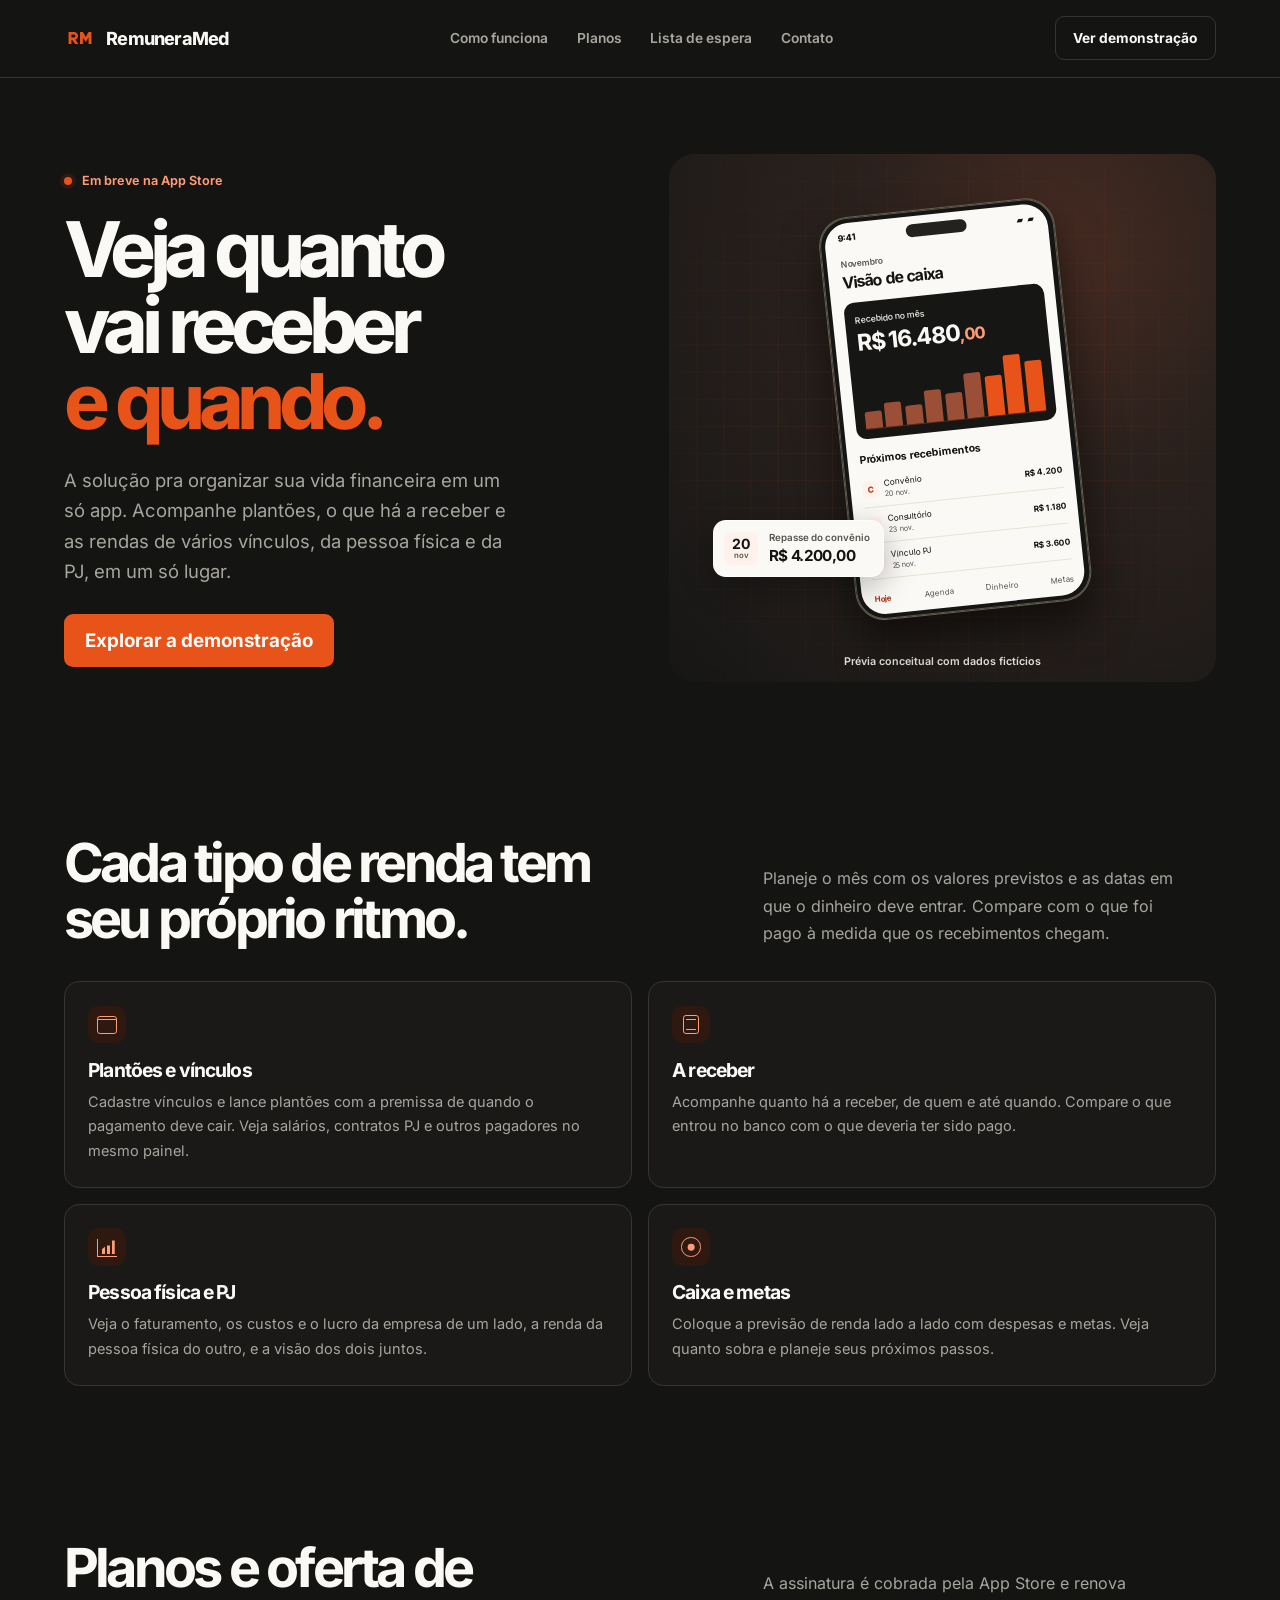
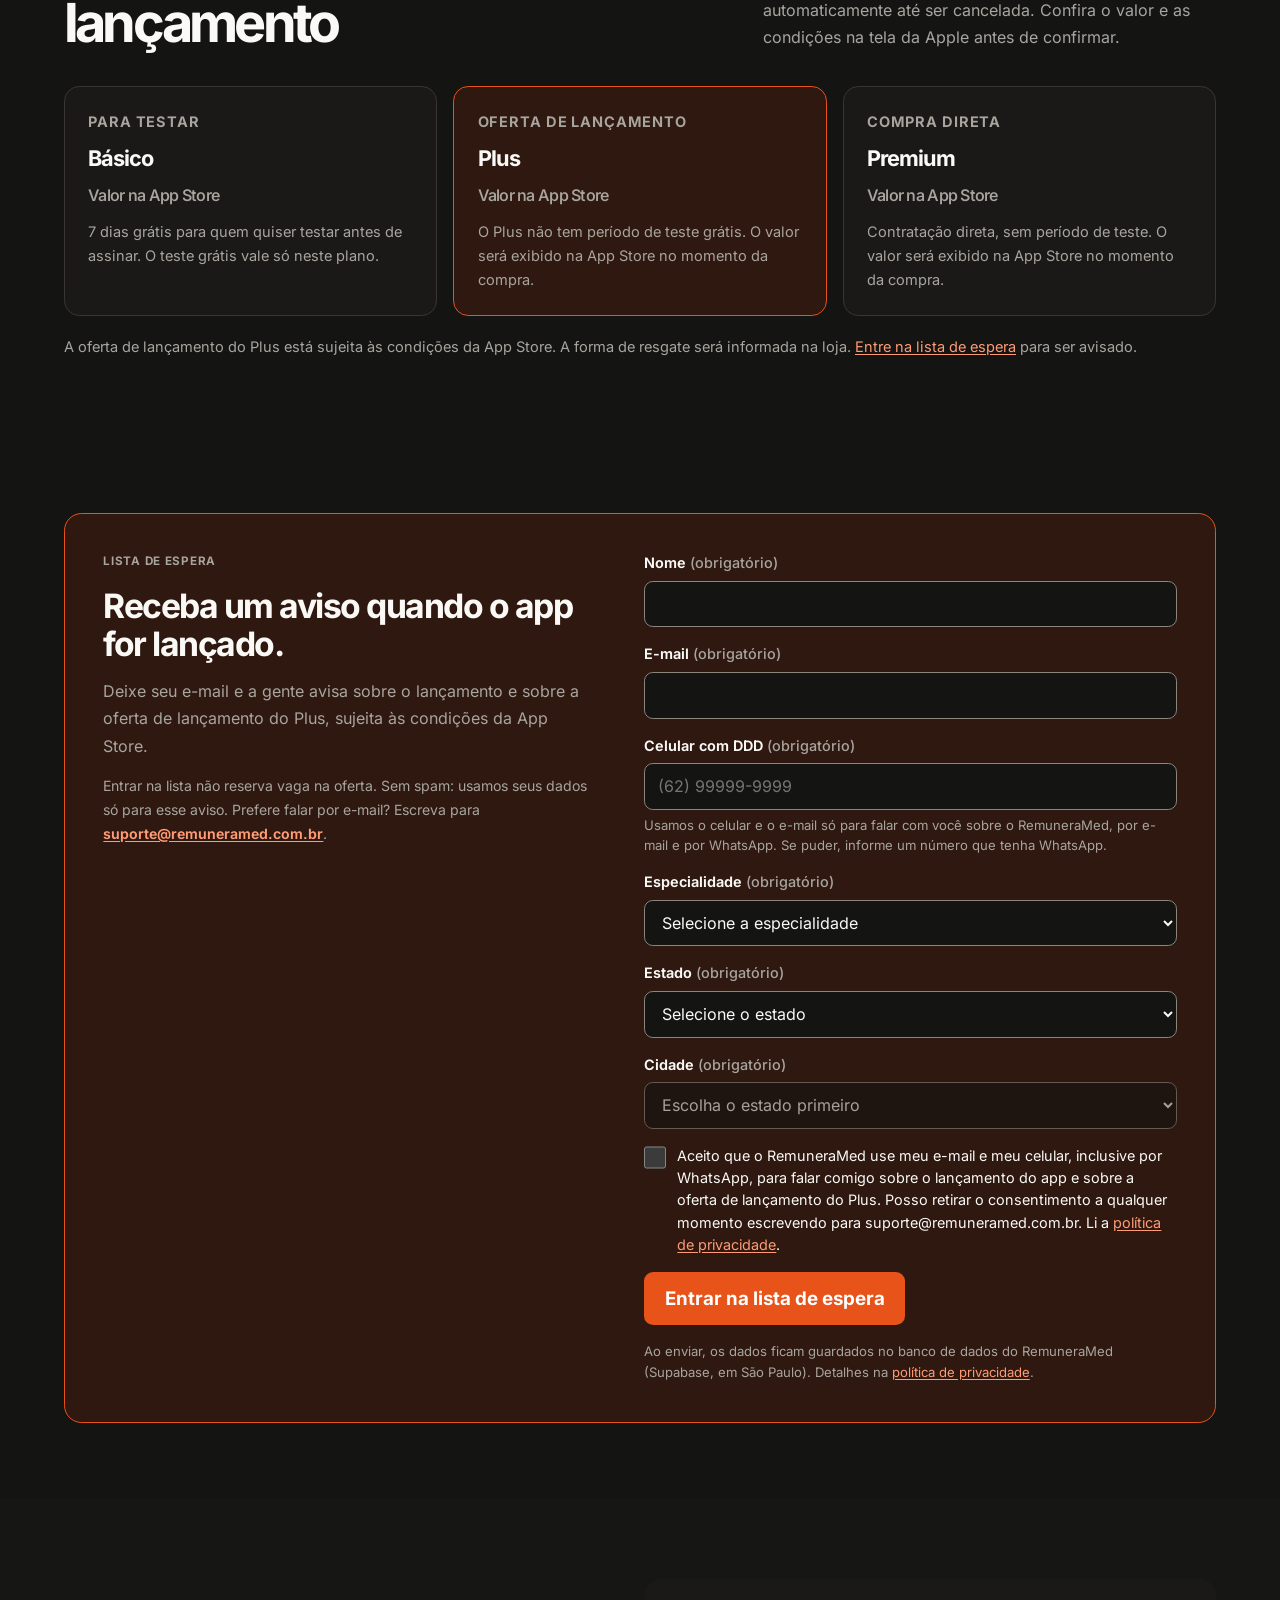
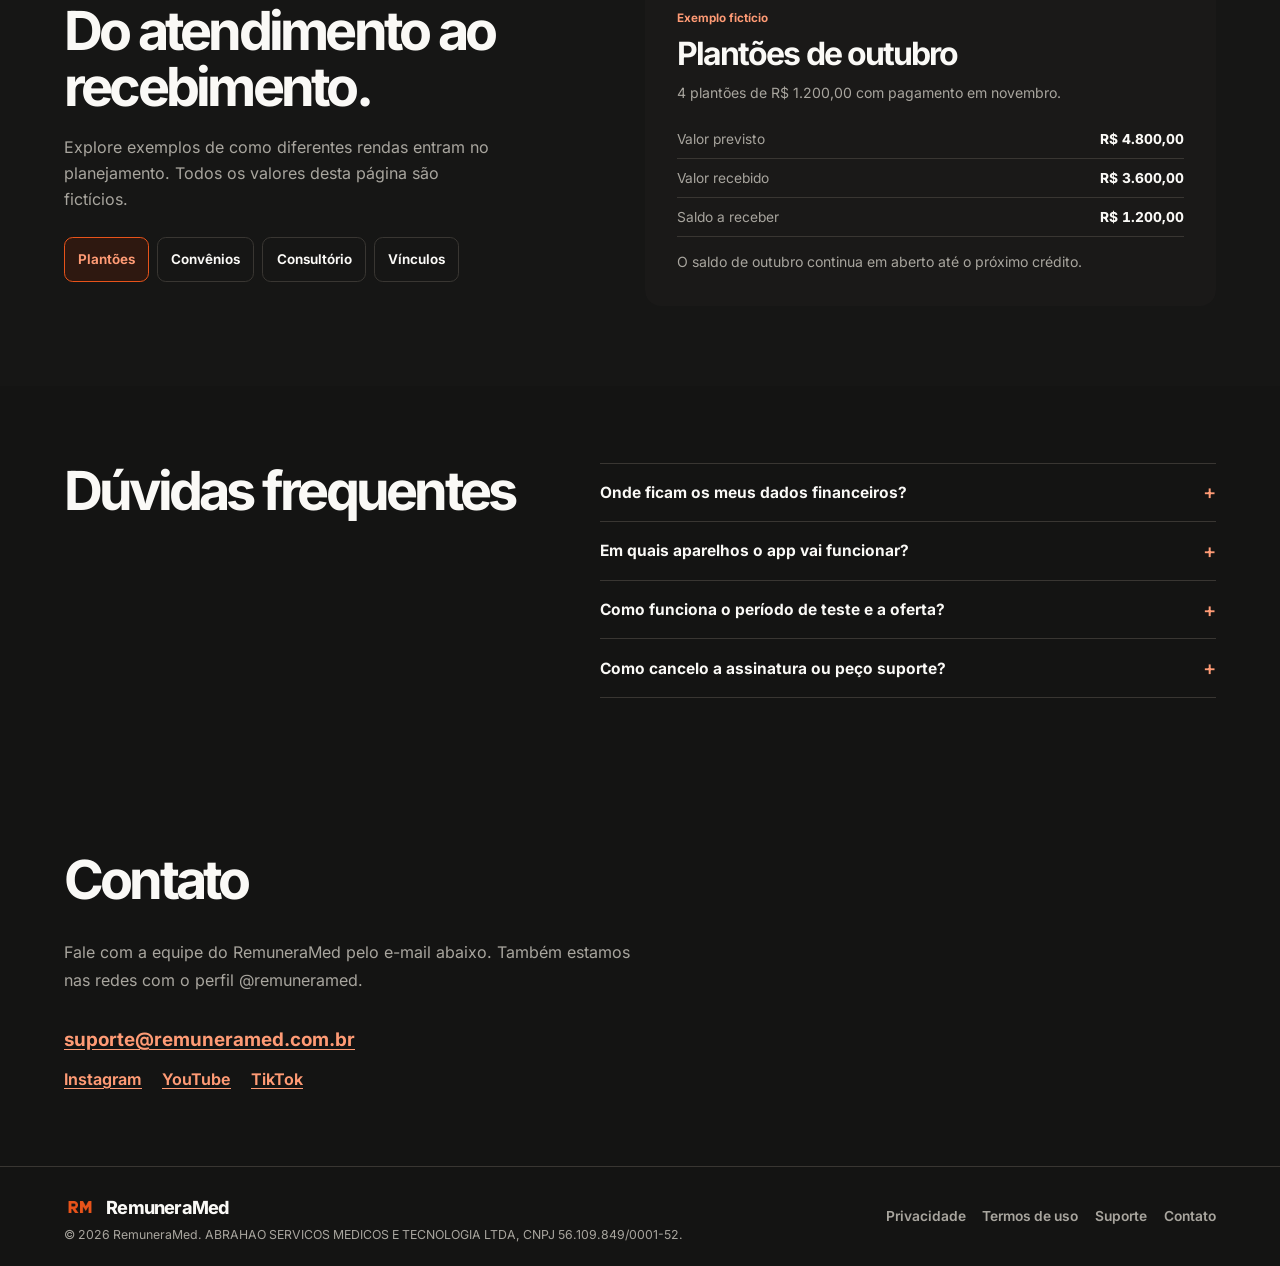
==== commit 297b4d8a: "Lista de espera: especialidade em lista do CFM (Resolução 2.472/2026), obrigatória, com opção de gen" ====
--- a/index.html
+++ b/index.html
@@ -183,8 +183,66 @@
             <p class="field-help" id="wl-telefone-ajuda">Usamos o celular e o e-mail só para falar com você sobre o RemuneraMed, por e-mail e por WhatsApp. Se puder, informe um número que tenha WhatsApp.</p>
           </div>
           <div class="field">
-            <label for="wl-area">Especialidade ou área <span class="opt">(opcional)</span></label>
-            <input id="wl-area" name="especialidade_ou_area" type="text" autocomplete="off" maxlength="120">
+            <label for="wl-area">Especialidade <span class="req">(obrigatório)</span></label>
+            <select id="wl-area" name="especialidade" required autocomplete="off">
+              <option value="">Selecione a especialidade</option>
+              <option value="Sem especialidade (generalista)">Ainda não tenho especialidade (generalista)</option>
+              <option value="Acupuntura">Acupuntura</option>
+              <option value="Alergia e imunologia">Alergia e imunologia</option>
+              <option value="Anestesiologia">Anestesiologia</option>
+              <option value="Angiologia">Angiologia</option>
+              <option value="Cardiologia">Cardiologia</option>
+              <option value="Cirurgia cardiovascular">Cirurgia cardiovascular</option>
+              <option value="Cirurgia da mão">Cirurgia da mão</option>
+              <option value="Cirurgia de cabeça e pescoço">Cirurgia de cabeça e pescoço</option>
+              <option value="Cirurgia do aparelho digestivo">Cirurgia do aparelho digestivo</option>
+              <option value="Cirurgia geral">Cirurgia geral</option>
+              <option value="Cirurgia oncológica">Cirurgia oncológica</option>
+              <option value="Cirurgia pediátrica">Cirurgia pediátrica</option>
+              <option value="Cirurgia plástica">Cirurgia plástica</option>
+              <option value="Cirurgia torácica">Cirurgia torácica</option>
+              <option value="Cirurgia vascular">Cirurgia vascular</option>
+              <option value="Clínica médica">Clínica médica</option>
+              <option value="Coloproctologia">Coloproctologia</option>
+              <option value="Dermatologia">Dermatologia</option>
+              <option value="Endocrinologia e metabologia">Endocrinologia e metabologia</option>
+              <option value="Endoscopia">Endoscopia</option>
+              <option value="Gastroenterologia">Gastroenterologia</option>
+              <option value="Genética médica">Genética médica</option>
+              <option value="Geriatria">Geriatria</option>
+              <option value="Ginecologia e obstetrícia">Ginecologia e obstetrícia</option>
+              <option value="Hematologia e hemoterapia">Hematologia e hemoterapia</option>
+              <option value="Homeopatia">Homeopatia</option>
+              <option value="Infectologia">Infectologia</option>
+              <option value="Mastologia">Mastologia</option>
+              <option value="Medicina de emergência">Medicina de emergência</option>
+              <option value="Medicina de família e comunidade">Medicina de família e comunidade</option>
+              <option value="Medicina do trabalho">Medicina do trabalho</option>
+              <option value="Medicina do tráfego">Medicina do tráfego</option>
+              <option value="Medicina esportiva">Medicina esportiva</option>
+              <option value="Medicina física e reabilitação">Medicina física e reabilitação</option>
+              <option value="Medicina intensiva">Medicina intensiva</option>
+              <option value="Medicina legal e perícia médica">Medicina legal e perícia médica</option>
+              <option value="Medicina nuclear">Medicina nuclear</option>
+              <option value="Medicina preventiva e social">Medicina preventiva e social</option>
+              <option value="Nefrologia">Nefrologia</option>
+              <option value="Neurocirurgia">Neurocirurgia</option>
+              <option value="Neurologia">Neurologia</option>
+              <option value="Nutrologia">Nutrologia</option>
+              <option value="Oftalmologia">Oftalmologia</option>
+              <option value="Oncologia clínica">Oncologia clínica</option>
+              <option value="Ortopedia e traumatologia">Ortopedia e traumatologia</option>
+              <option value="Otorrinolaringologia">Otorrinolaringologia</option>
+              <option value="Patologia">Patologia</option>
+              <option value="Patologia clínica/medicina laboratorial">Patologia clínica/medicina laboratorial</option>
+              <option value="Pediatria">Pediatria</option>
+              <option value="Pneumologia">Pneumologia</option>
+              <option value="Psiquiatria">Psiquiatria</option>
+              <option value="Radiologia e diagnóstico por imagem">Radiologia e diagnóstico por imagem</option>
+              <option value="Radioterapia">Radioterapia</option>
+              <option value="Reumatologia">Reumatologia</option>
+              <option value="Urologia">Urologia</option>
+            </select>
           </div>
           <div class="field">
             <label for="wl-uf">Estado <span class="req">(obrigatório)</span></label>
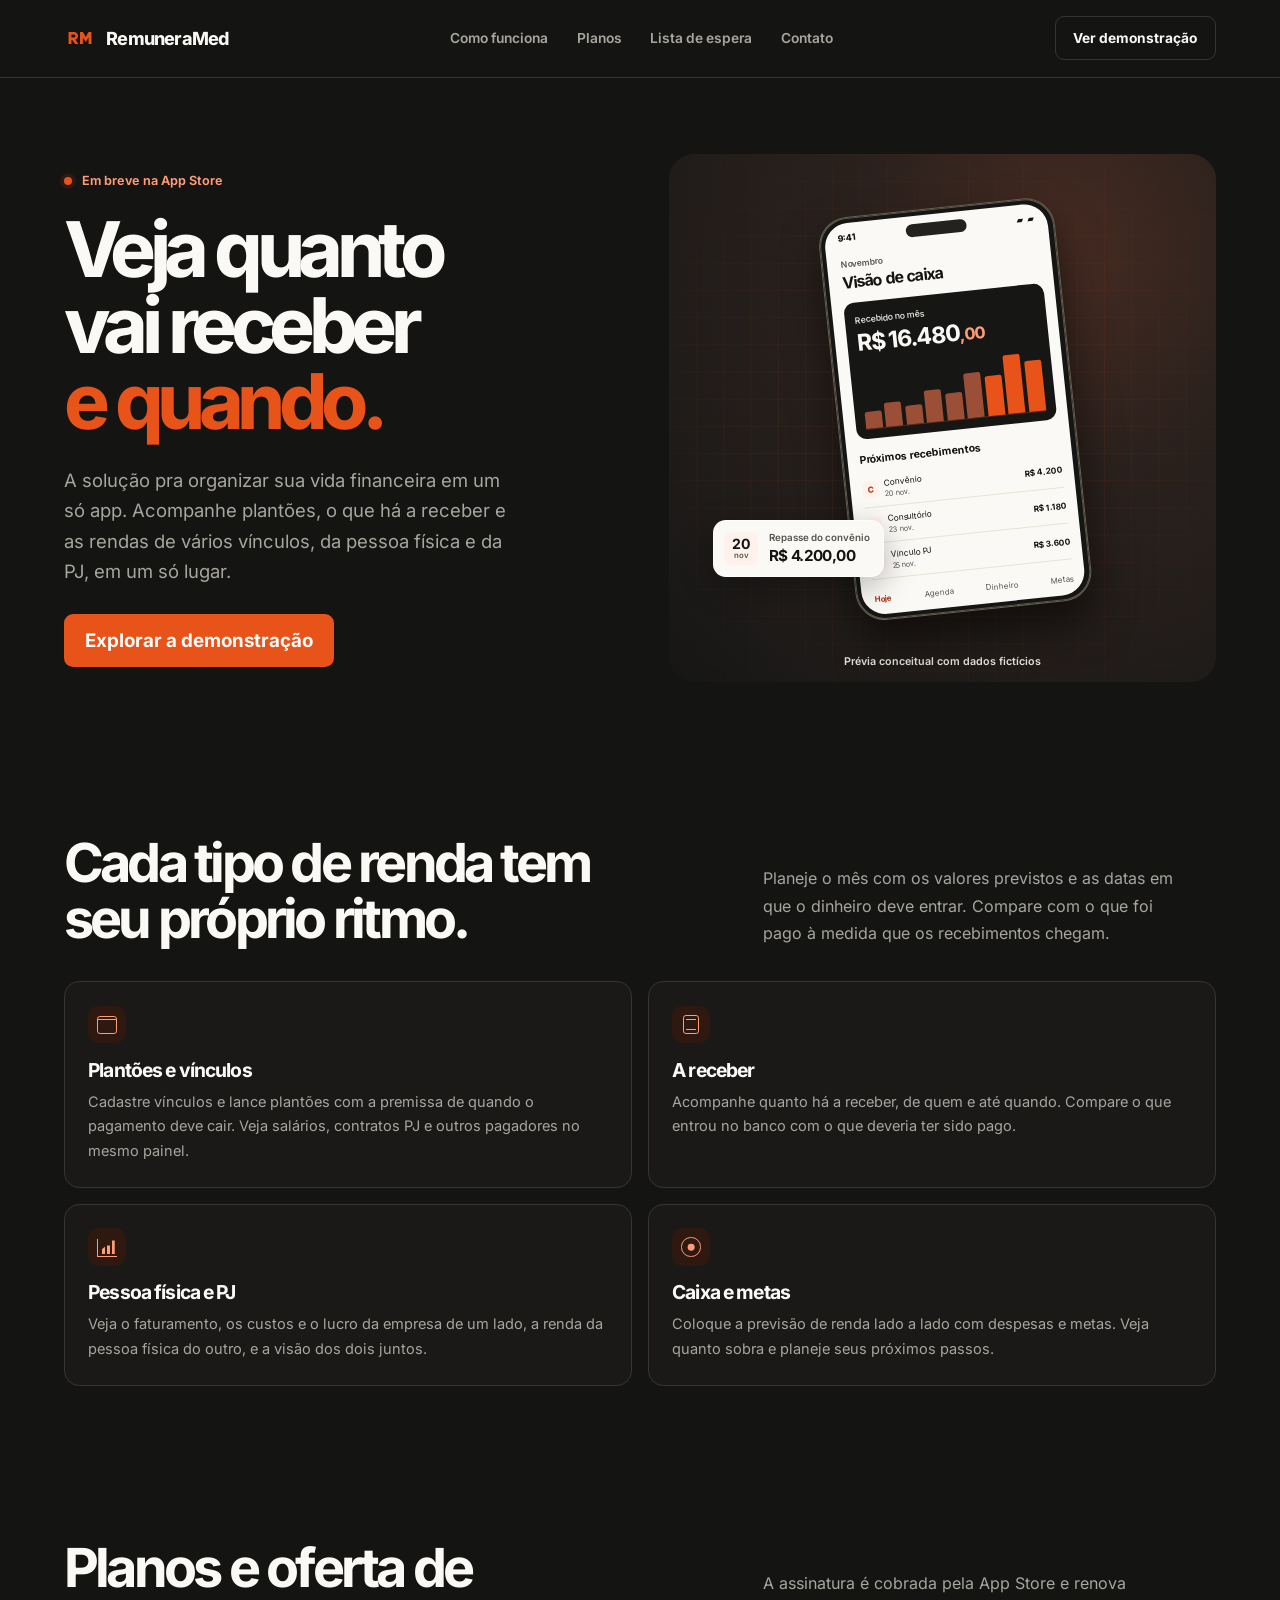
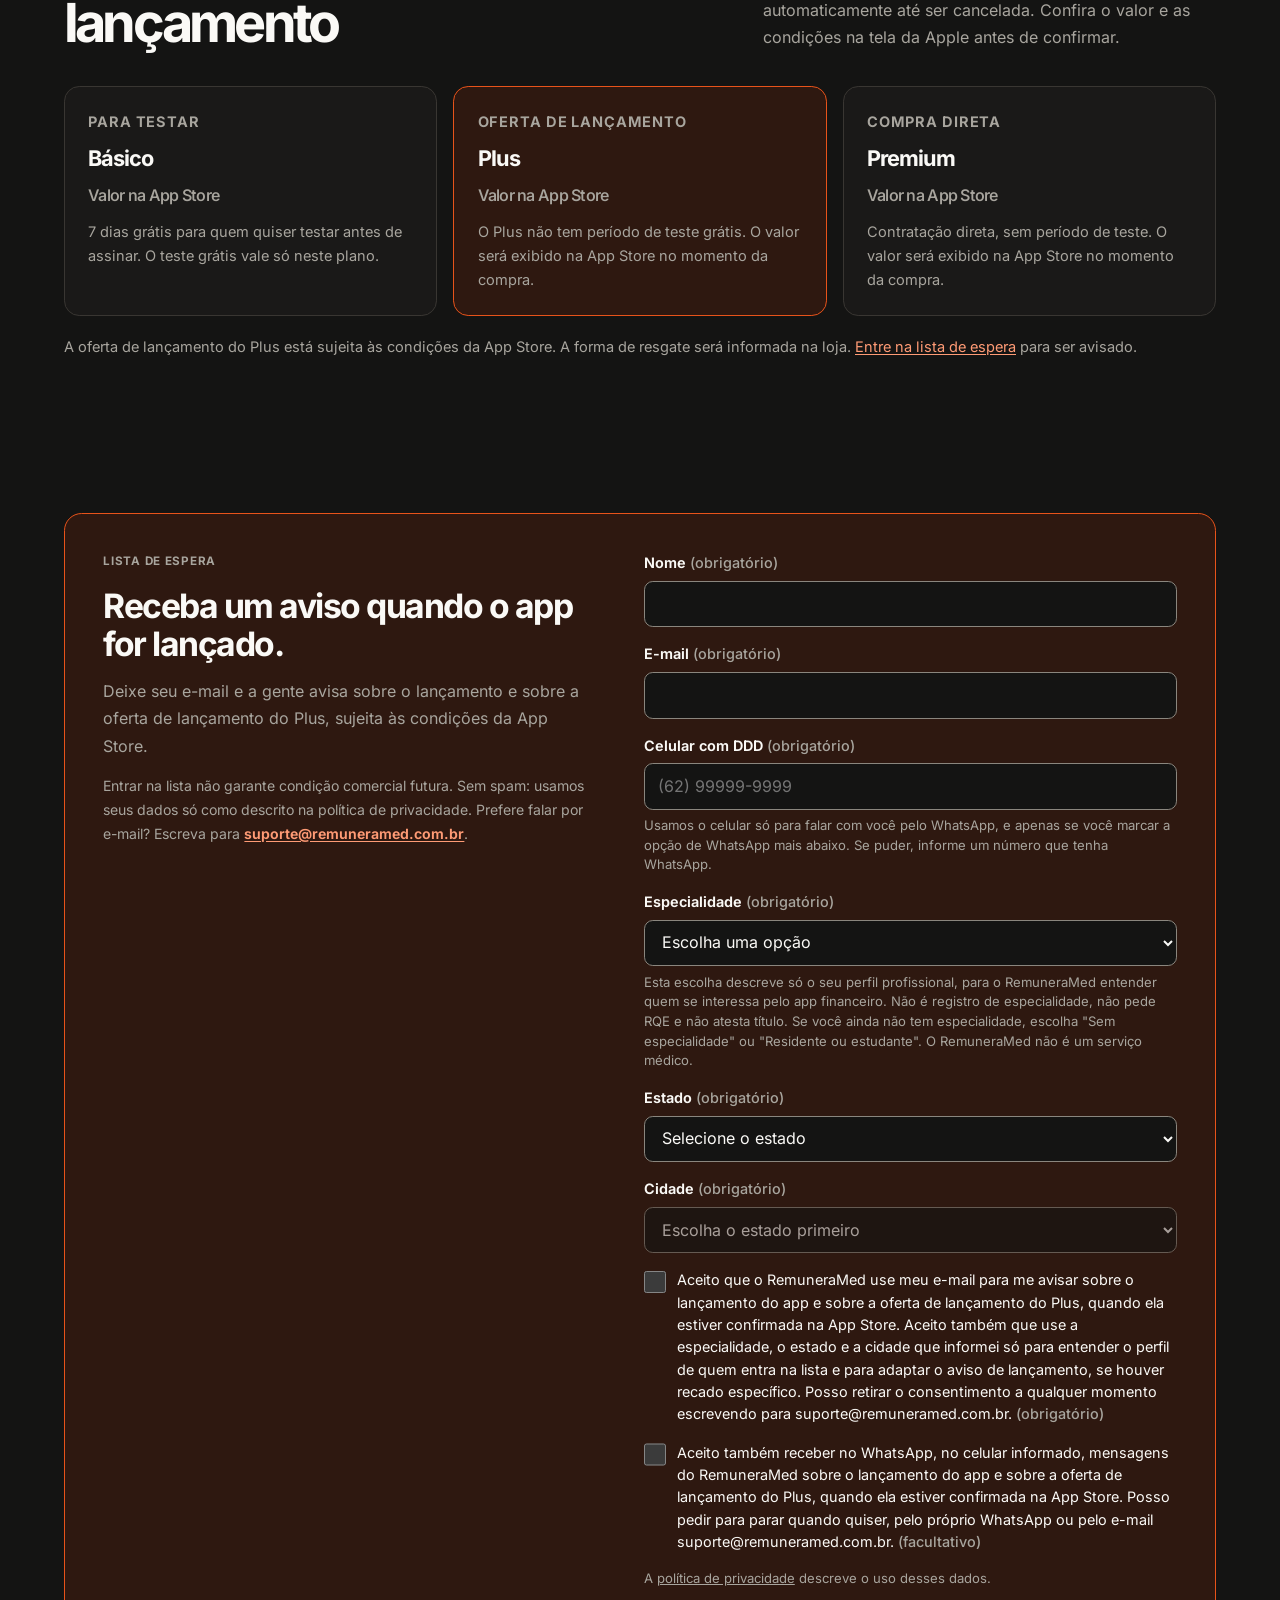
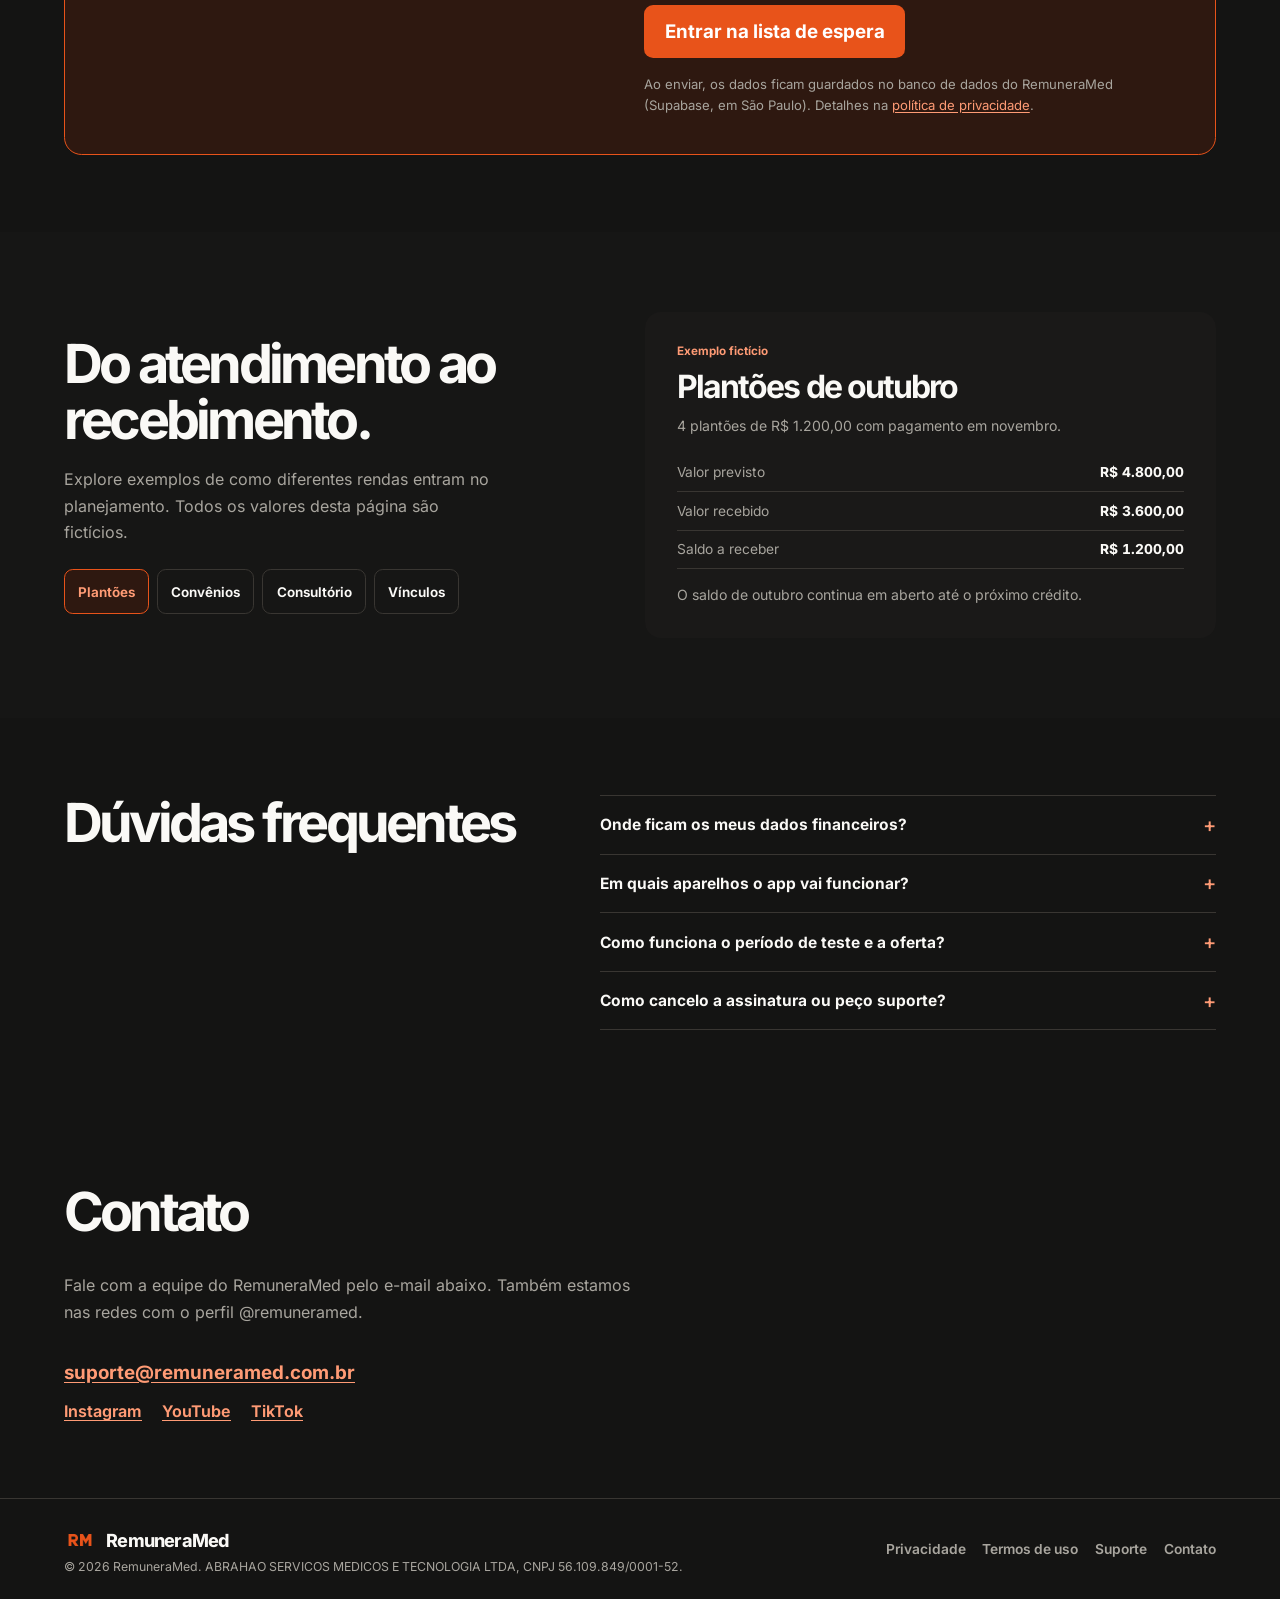
==== commit d0a23f37: "Lista de espera: aceite em duas caixas (e-mail e WhatsApp facultativo), segmentação declarada, sem '" ====
--- a/index.html
+++ b/index.html
@@ -166,7 +166,7 @@
           <p class="plan-kicker">Lista de espera</p>
           <h2 id="lista-titulo">Receba um aviso quando o app for lançado.</h2>
           <p>Deixe seu e-mail e a gente avisa sobre o lançamento e sobre a oferta de lançamento do Plus, sujeita às condições da App Store.</p>
-          <p class="waitlist-small">Entrar na lista não reserva vaga na oferta. Sem spam: usamos seus dados só para esse aviso. Prefere falar por e-mail? Escreva para <a class="email-link" href="mailto:suporte@remuneramed.com.br">suporte@remuneramed.com.br</a>.</p>
+          <p class="waitlist-small">Entrar na lista não garante condição comercial futura. Sem spam: usamos seus dados só como descrito na política de privacidade. Prefere falar por e-mail? Escreva para <a class="email-link" href="mailto:suporte@remuneramed.com.br">suporte@remuneramed.com.br</a>.</p>
         </div>
         <form class="waitlist-form" id="lista-espera-form" method="post" novalidate aria-labelledby="lista-titulo">
           <div class="field">
@@ -180,69 +180,77 @@
           <div class="field">
             <label for="wl-telefone">Celular com DDD <span class="req">(obrigatório)</span></label>
             <input id="wl-telefone" name="telefone" type="tel" required autocomplete="tel-national" inputmode="numeric" maxlength="15" placeholder="(62) 99999-9999" aria-describedby="wl-telefone-ajuda">
-            <p class="field-help" id="wl-telefone-ajuda">Usamos o celular e o e-mail só para falar com você sobre o RemuneraMed, por e-mail e por WhatsApp. Se puder, informe um número que tenha WhatsApp.</p>
+            <p class="field-help" id="wl-telefone-ajuda">Usamos o celular só para falar com você pelo WhatsApp, e apenas se você marcar a opção de WhatsApp mais abaixo. Se puder, informe um número que tenha WhatsApp.</p>
           </div>
           <div class="field">
             <label for="wl-area">Especialidade <span class="req">(obrigatório)</span></label>
             <select id="wl-area" name="especialidade" required autocomplete="off">
-              <option value="">Selecione a especialidade</option>
-              <option value="Sem especialidade (generalista)">Ainda não tenho especialidade (generalista)</option>
-              <option value="Acupuntura">Acupuntura</option>
-              <option value="Alergia e imunologia">Alergia e imunologia</option>
-              <option value="Anestesiologia">Anestesiologia</option>
-              <option value="Angiologia">Angiologia</option>
-              <option value="Cardiologia">Cardiologia</option>
-              <option value="Cirurgia cardiovascular">Cirurgia cardiovascular</option>
-              <option value="Cirurgia da mão">Cirurgia da mão</option>
-              <option value="Cirurgia de cabeça e pescoço">Cirurgia de cabeça e pescoço</option>
-              <option value="Cirurgia do aparelho digestivo">Cirurgia do aparelho digestivo</option>
-              <option value="Cirurgia geral">Cirurgia geral</option>
-              <option value="Cirurgia oncológica">Cirurgia oncológica</option>
-              <option value="Cirurgia pediátrica">Cirurgia pediátrica</option>
-              <option value="Cirurgia plástica">Cirurgia plástica</option>
-              <option value="Cirurgia torácica">Cirurgia torácica</option>
-              <option value="Cirurgia vascular">Cirurgia vascular</option>
-              <option value="Clínica médica">Clínica médica</option>
-              <option value="Coloproctologia">Coloproctologia</option>
-              <option value="Dermatologia">Dermatologia</option>
-              <option value="Endocrinologia e metabologia">Endocrinologia e metabologia</option>
-              <option value="Endoscopia">Endoscopia</option>
-              <option value="Gastroenterologia">Gastroenterologia</option>
-              <option value="Genética médica">Genética médica</option>
-              <option value="Geriatria">Geriatria</option>
-              <option value="Ginecologia e obstetrícia">Ginecologia e obstetrícia</option>
-              <option value="Hematologia e hemoterapia">Hematologia e hemoterapia</option>
-              <option value="Homeopatia">Homeopatia</option>
-              <option value="Infectologia">Infectologia</option>
-              <option value="Mastologia">Mastologia</option>
-              <option value="Medicina de emergência">Medicina de emergência</option>
-              <option value="Medicina de família e comunidade">Medicina de família e comunidade</option>
-              <option value="Medicina do trabalho">Medicina do trabalho</option>
-              <option value="Medicina do tráfego">Medicina do tráfego</option>
-              <option value="Medicina esportiva">Medicina esportiva</option>
-              <option value="Medicina física e reabilitação">Medicina física e reabilitação</option>
-              <option value="Medicina intensiva">Medicina intensiva</option>
-              <option value="Medicina legal e perícia médica">Medicina legal e perícia médica</option>
-              <option value="Medicina nuclear">Medicina nuclear</option>
-              <option value="Medicina preventiva e social">Medicina preventiva e social</option>
-              <option value="Nefrologia">Nefrologia</option>
-              <option value="Neurocirurgia">Neurocirurgia</option>
-              <option value="Neurologia">Neurologia</option>
-              <option value="Nutrologia">Nutrologia</option>
-              <option value="Oftalmologia">Oftalmologia</option>
-              <option value="Oncologia clínica">Oncologia clínica</option>
-              <option value="Ortopedia e traumatologia">Ortopedia e traumatologia</option>
-              <option value="Otorrinolaringologia">Otorrinolaringologia</option>
-              <option value="Patologia">Patologia</option>
-              <option value="Patologia clínica/medicina laboratorial">Patologia clínica/medicina laboratorial</option>
-              <option value="Pediatria">Pediatria</option>
-              <option value="Pneumologia">Pneumologia</option>
-              <option value="Psiquiatria">Psiquiatria</option>
-              <option value="Radiologia e diagnóstico por imagem">Radiologia e diagnóstico por imagem</option>
-              <option value="Radioterapia">Radioterapia</option>
-              <option value="Reumatologia">Reumatologia</option>
-              <option value="Urologia">Urologia</option>
+              <option value="">Escolha uma opção</option>
+              <option value="generalista">Sem especialidade</option>
+              <option value="acupuntura">Acupuntura</option>
+              <option value="alergia-e-imunologia">Alergia e imunologia</option>
+              <option value="anestesiologia">Anestesiologia</option>
+              <option value="angiologia">Angiologia</option>
+              <option value="cardiologia">Cardiologia</option>
+              <option value="cirurgia-cardiovascular">Cirurgia cardiovascular</option>
+              <option value="cirurgia-da-mao">Cirurgia da mão</option>
+              <option value="cirurgia-de-cabeca-e-pescoco">Cirurgia de cabeça e pescoço</option>
+              <option value="cirurgia-do-aparelho-digestivo">Cirurgia do aparelho digestivo</option>
+              <option value="cirurgia-geral">Cirurgia geral</option>
+              <option value="cirurgia-oncologica">Cirurgia oncológica</option>
+              <option value="cirurgia-pediatrica">Cirurgia pediátrica</option>
+              <option value="cirurgia-plastica">Cirurgia plástica</option>
+              <option value="cirurgia-toracica">Cirurgia torácica</option>
+              <option value="cirurgia-vascular">Cirurgia vascular</option>
+              <option value="clinica-medica">Clínica médica</option>
+              <option value="coloproctologia">Coloproctologia</option>
+              <option value="dermatologia">Dermatologia</option>
+              <option value="endocrinologia-e-metabologia">Endocrinologia e metabologia</option>
+              <option value="endoscopia">Endoscopia</option>
+              <option value="gastroenterologia">Gastroenterologia</option>
+              <option value="genetica-medica">Genética médica</option>
+              <option value="geriatria">Geriatria</option>
+              <option value="ginecologia-e-obstetricia">Ginecologia e obstetrícia</option>
+              <option value="hematologia-e-hemoterapia">Hematologia e hemoterapia</option>
+              <option value="homeopatia">Homeopatia</option>
+              <option value="infectologia">Infectologia</option>
+              <option value="mastologia">Mastologia</option>
+              <option value="medicina-de-emergencia">Medicina de emergência</option>
+              <option value="medicina-de-familia-e-comunidade">Medicina de família e comunidade</option>
+              <option value="medicina-do-trabalho">Medicina do trabalho</option>
+              <option value="medicina-do-trafego">Medicina do tráfego</option>
+              <option value="medicina-esportiva">Medicina esportiva</option>
+              <option value="medicina-fisica-e-reabilitacao">Medicina física e reabilitação</option>
+              <option value="medicina-intensiva">Medicina intensiva</option>
+              <option value="medicina-legal-e-pericia-medica">Medicina legal e perícia médica</option>
+              <option value="medicina-nuclear">Medicina nuclear</option>
+              <option value="medicina-preventiva-e-social">Medicina preventiva e social</option>
+              <option value="nefrologia">Nefrologia</option>
+              <option value="neurocirurgia">Neurocirurgia</option>
+              <option value="neurologia">Neurologia</option>
+              <option value="nutrologia">Nutrologia</option>
+              <option value="oftalmologia">Oftalmologia</option>
+              <option value="oncologia-clinica">Oncologia clínica</option>
+              <option value="ortopedia-e-traumatologia">Ortopedia e traumatologia</option>
+              <option value="otorrinolaringologia">Otorrinolaringologia</option>
+              <option value="patologia">Patologia</option>
+              <option value="patologia-clinica-medicina-laboratorial">Patologia clínica/medicina laboratorial</option>
+              <option value="pediatria">Pediatria</option>
+              <option value="pneumologia">Pneumologia</option>
+              <option value="psiquiatria">Psiquiatria</option>
+              <option value="radiologia-e-diagnostico-por-imagem">Radiologia e diagnóstico por imagem</option>
+              <option value="radioterapia">Radioterapia</option>
+              <option value="reumatologia">Reumatologia</option>
+              <option value="urologia">Urologia</option>
+              <option value="residente-estudante">Residente ou estudante</option>
+              <option value="outra">Outra</option>
             </select>
+            <p class="field-help" id="wl-area-ajuda">Esta escolha descreve só o seu perfil profissional, para o RemuneraMed entender quem se interessa pelo app financeiro. Não é registro de especialidade, não pede RQE e não atesta título. Se você ainda não tem especialidade, escolha "Sem especialidade" ou "Residente ou estudante". O RemuneraMed não é um serviço médico.</p>
+          </div>
+          <div class="field" id="wl-outra-campo" hidden>
+            <label for="wl-outra">Qual especialidade? <span class="opt">(opcional)</span></label>
+            <input id="wl-outra" name="especialidade_outra" type="text" maxlength="80" autocomplete="off" aria-describedby="wl-outra-ajuda">
+            <p class="field-help" id="wl-outra-ajuda">Se quiser, escreva só o nome da área. Não informe dados de pacientes, dados de saúde, CRM nem informações de terceiros.</p>
           </div>
           <div class="field">
             <label for="wl-uf">Estado <span class="req">(obrigatório)</span></label>
@@ -258,8 +266,13 @@
           </div>
           <div class="field-check">
             <input id="wl-consent" name="consentimento" type="checkbox" value="Sim" required>
-            <label for="wl-consent">Aceito que o RemuneraMed use meu e-mail e meu celular, inclusive por WhatsApp, para falar comigo sobre o lançamento do app e sobre a oferta de lançamento do Plus. Posso retirar o consentimento a qualquer momento escrevendo para suporte@remuneramed.com.br. Li a <a href="privacidade.html#lista-de-espera">política de privacidade</a>.</label>
-          </div>
+            <label for="wl-consent">Aceito que o RemuneraMed use meu e-mail para me avisar sobre o lançamento do app e sobre a oferta de lançamento do Plus, quando ela estiver confirmada na App Store. Aceito também que use a especialidade, o estado e a cidade que informei só para entender o perfil de quem entra na lista e para adaptar o aviso de lançamento, se houver recado específico. Posso retirar o consentimento a qualquer momento escrevendo para suporte@remuneramed.com.br. <span class="req">(obrigatório)</span></label>
+          </div>
+          <div class="field-check">
+            <input id="wl-consent-whatsapp" name="consentimento_whatsapp" type="checkbox" value="Sim">
+            <label for="wl-consent-whatsapp">Aceito também receber no WhatsApp, no celular informado, mensagens do RemuneraMed sobre o lançamento do app e sobre a oferta de lançamento do Plus, quando ela estiver confirmada na App Store. Posso pedir para parar quando quiser, pelo próprio WhatsApp ou pelo e-mail suporte@remuneramed.com.br. <span class="opt">(facultativo)</span></label>
+          </div>
+          <p class="field-help">A <a href="privacidade.html#lista-de-espera">política de privacidade</a> descreve o uso desses dados.</p>
           <div class="hp" aria-hidden="true">
             <label for="wl-hp">Não preencha este campo</label>
             <input id="wl-hp" name="site" type="text" tabindex="-1" autocomplete="off">
--- a/assets/styles.css
+++ b/assets/styles.css
@@ -519,3 +519,5 @@
 .waitlist-form .button { justify-self: start; border: 0; cursor: pointer; }
 .form-note { color: var(--muted); font-size: .82rem; line-height: 1.6; }
 @media (max-width: 54rem) { .waitlist { grid-template-columns: 1fr; } }
+
+[hidden] { display: none !important; }
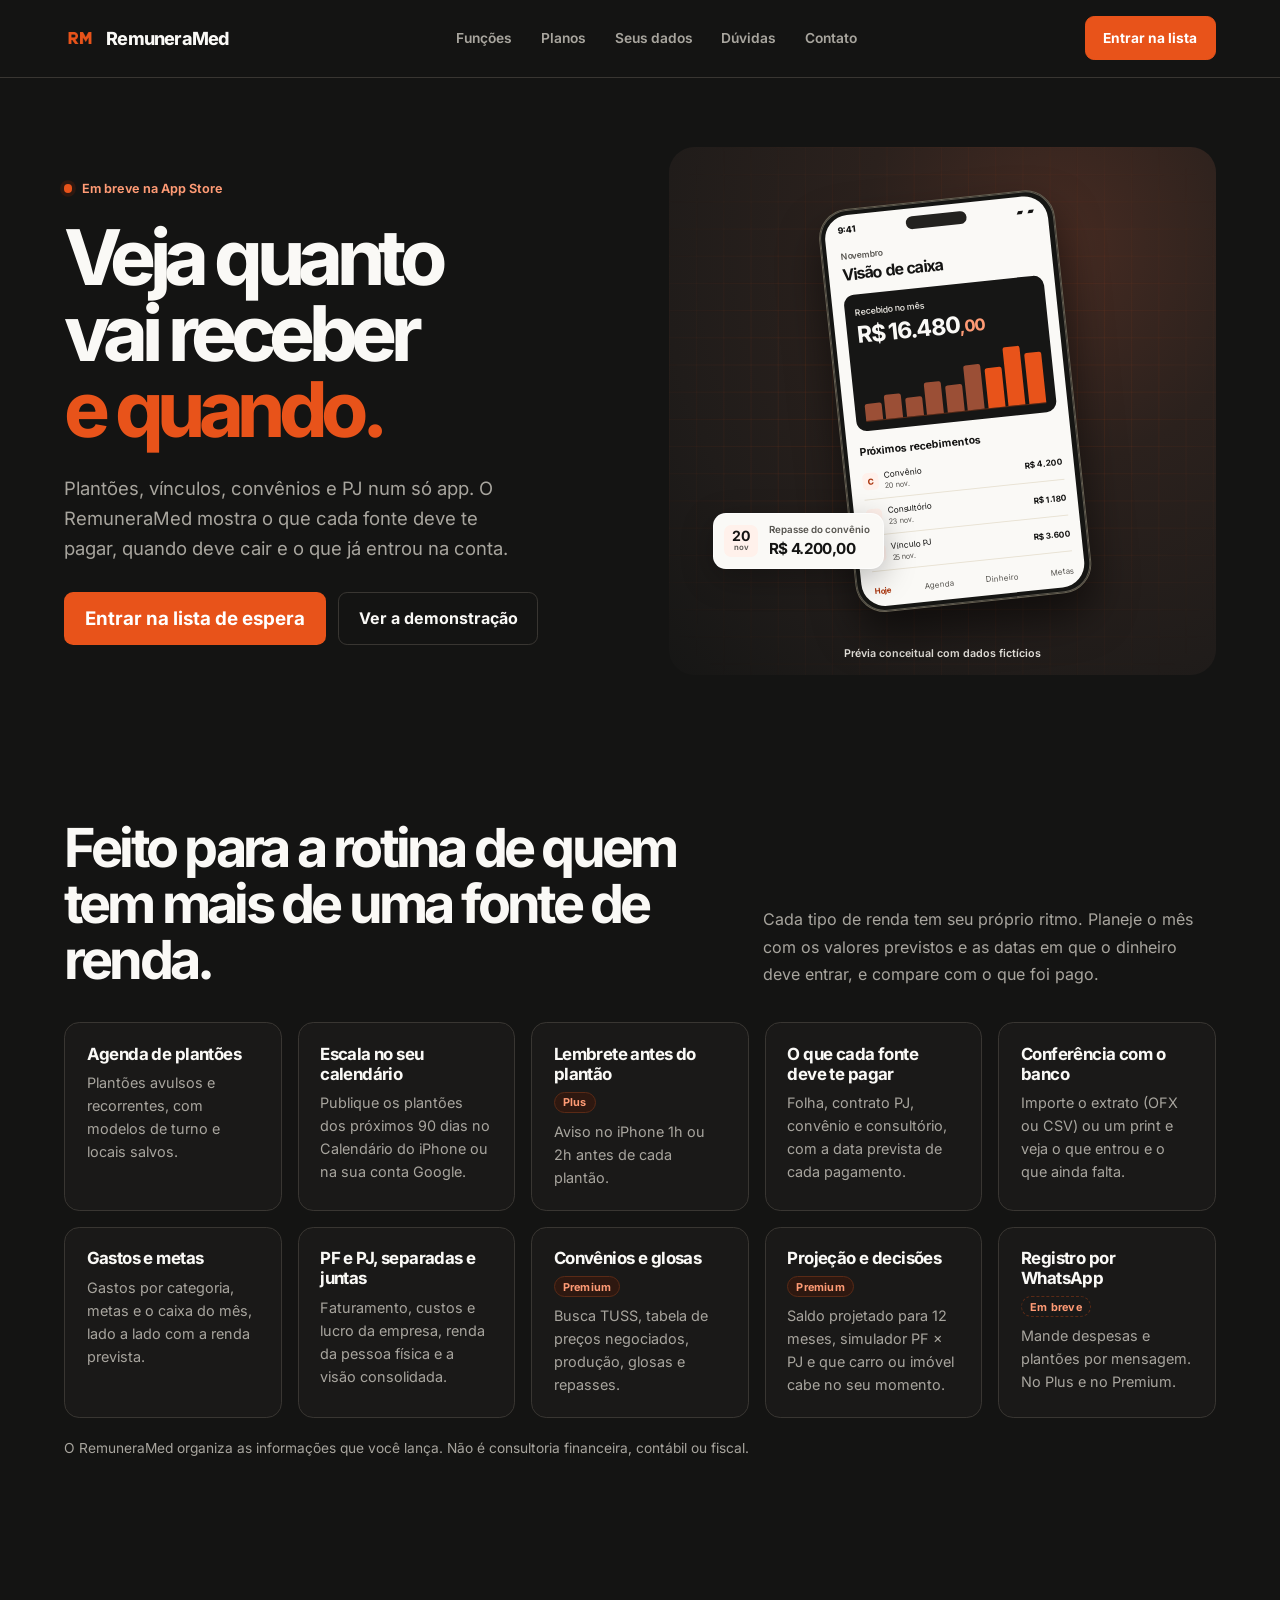
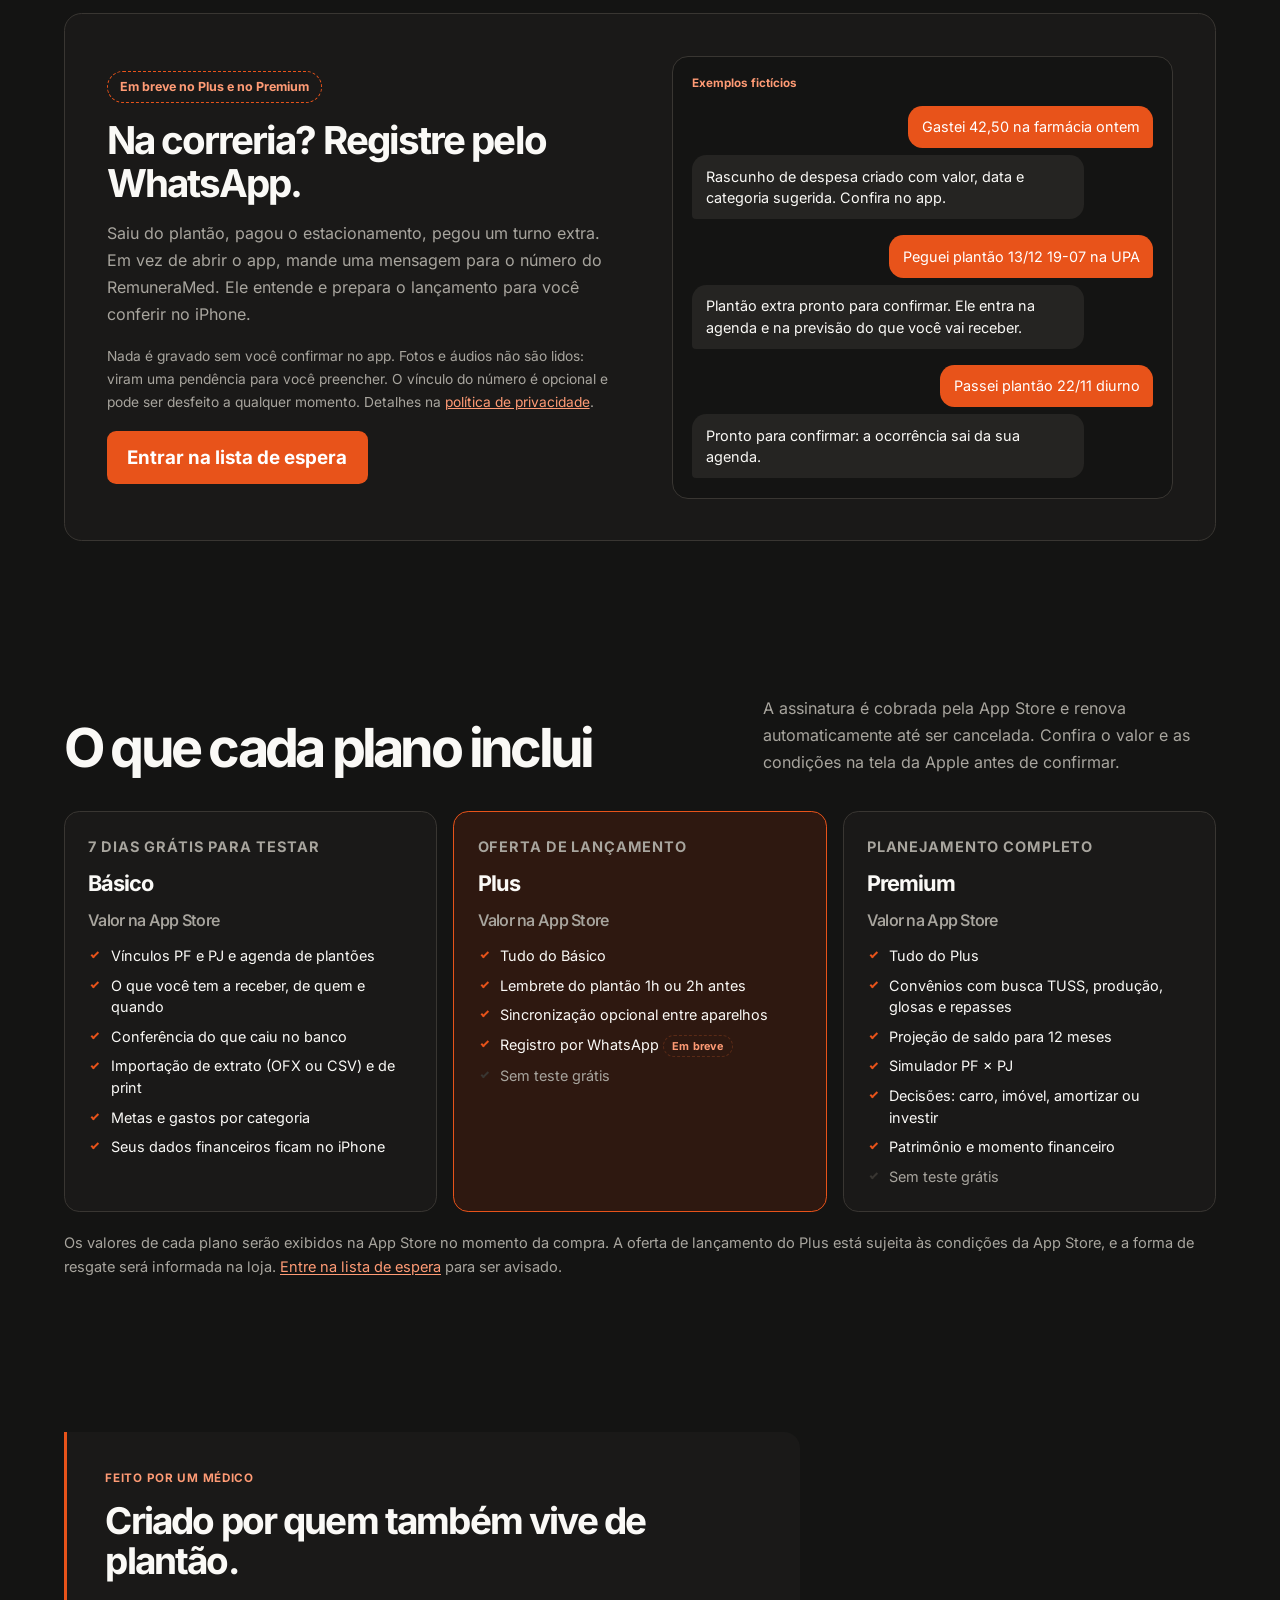
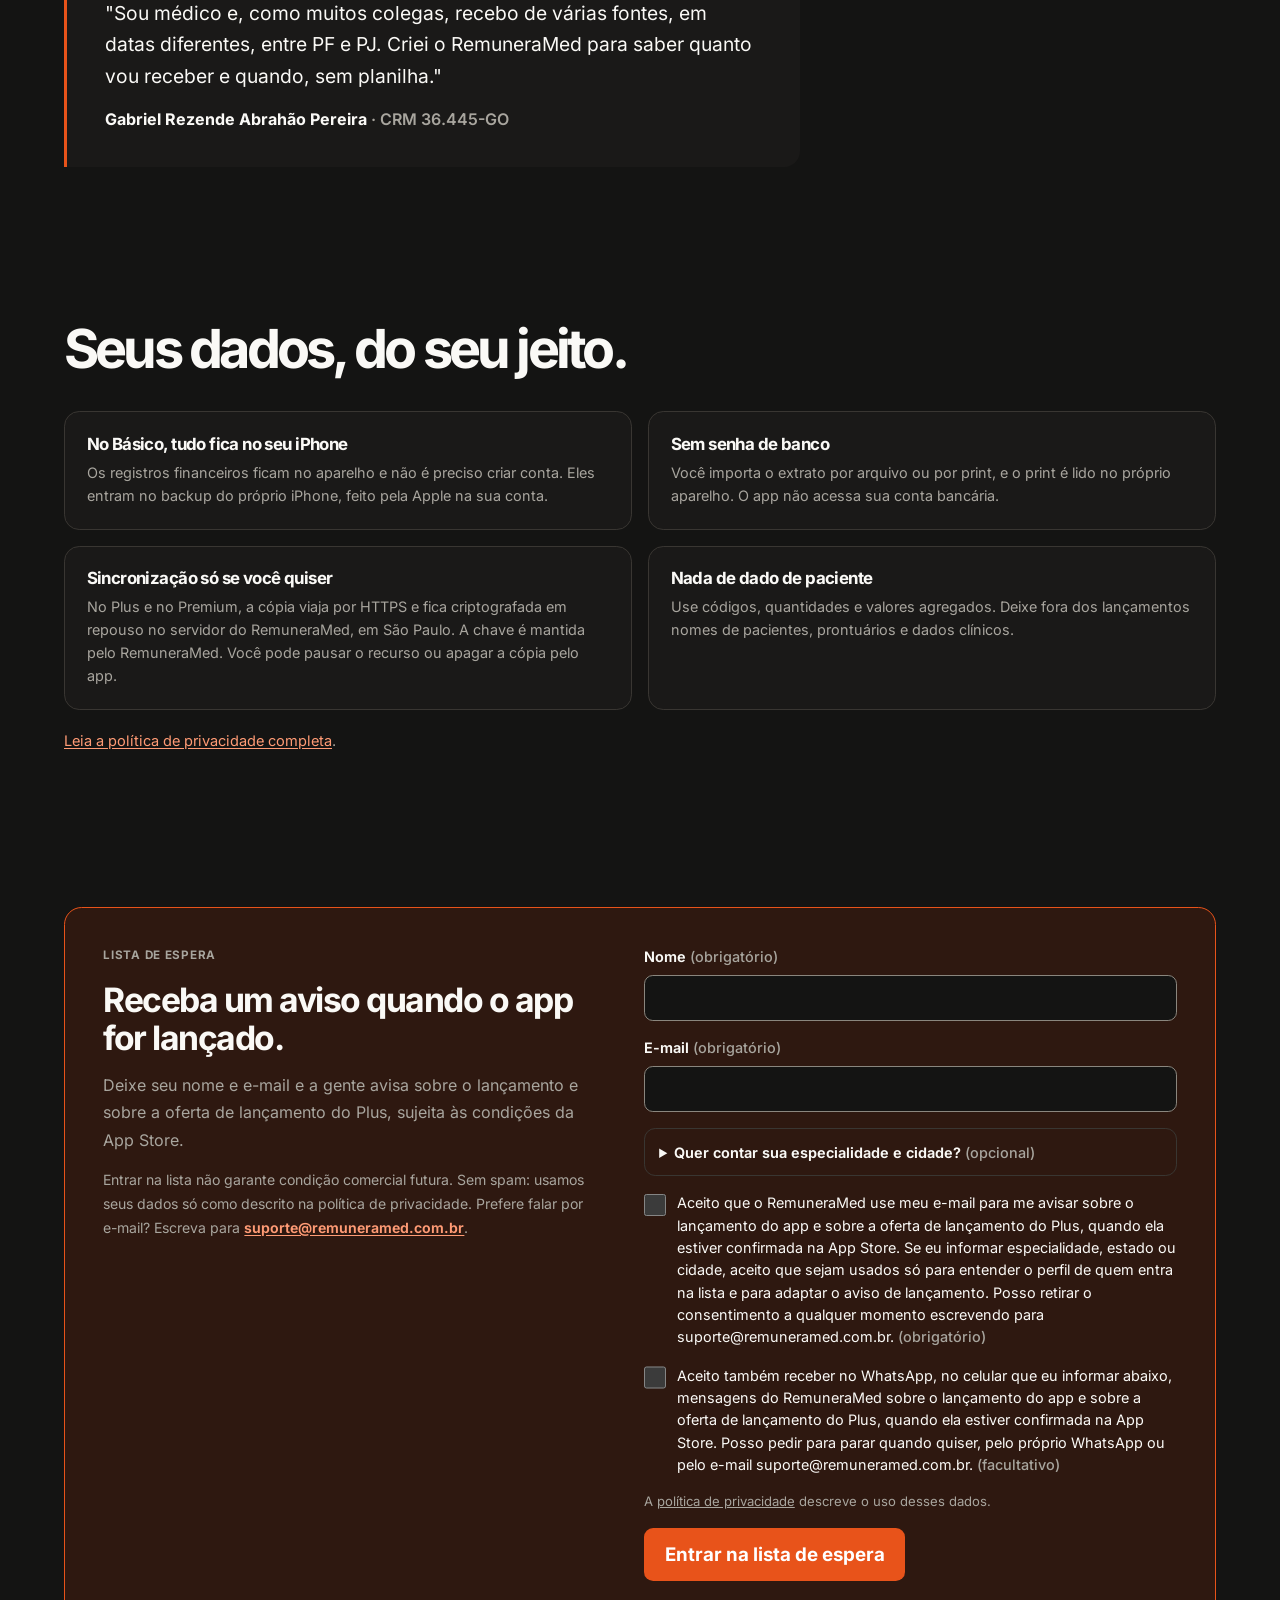
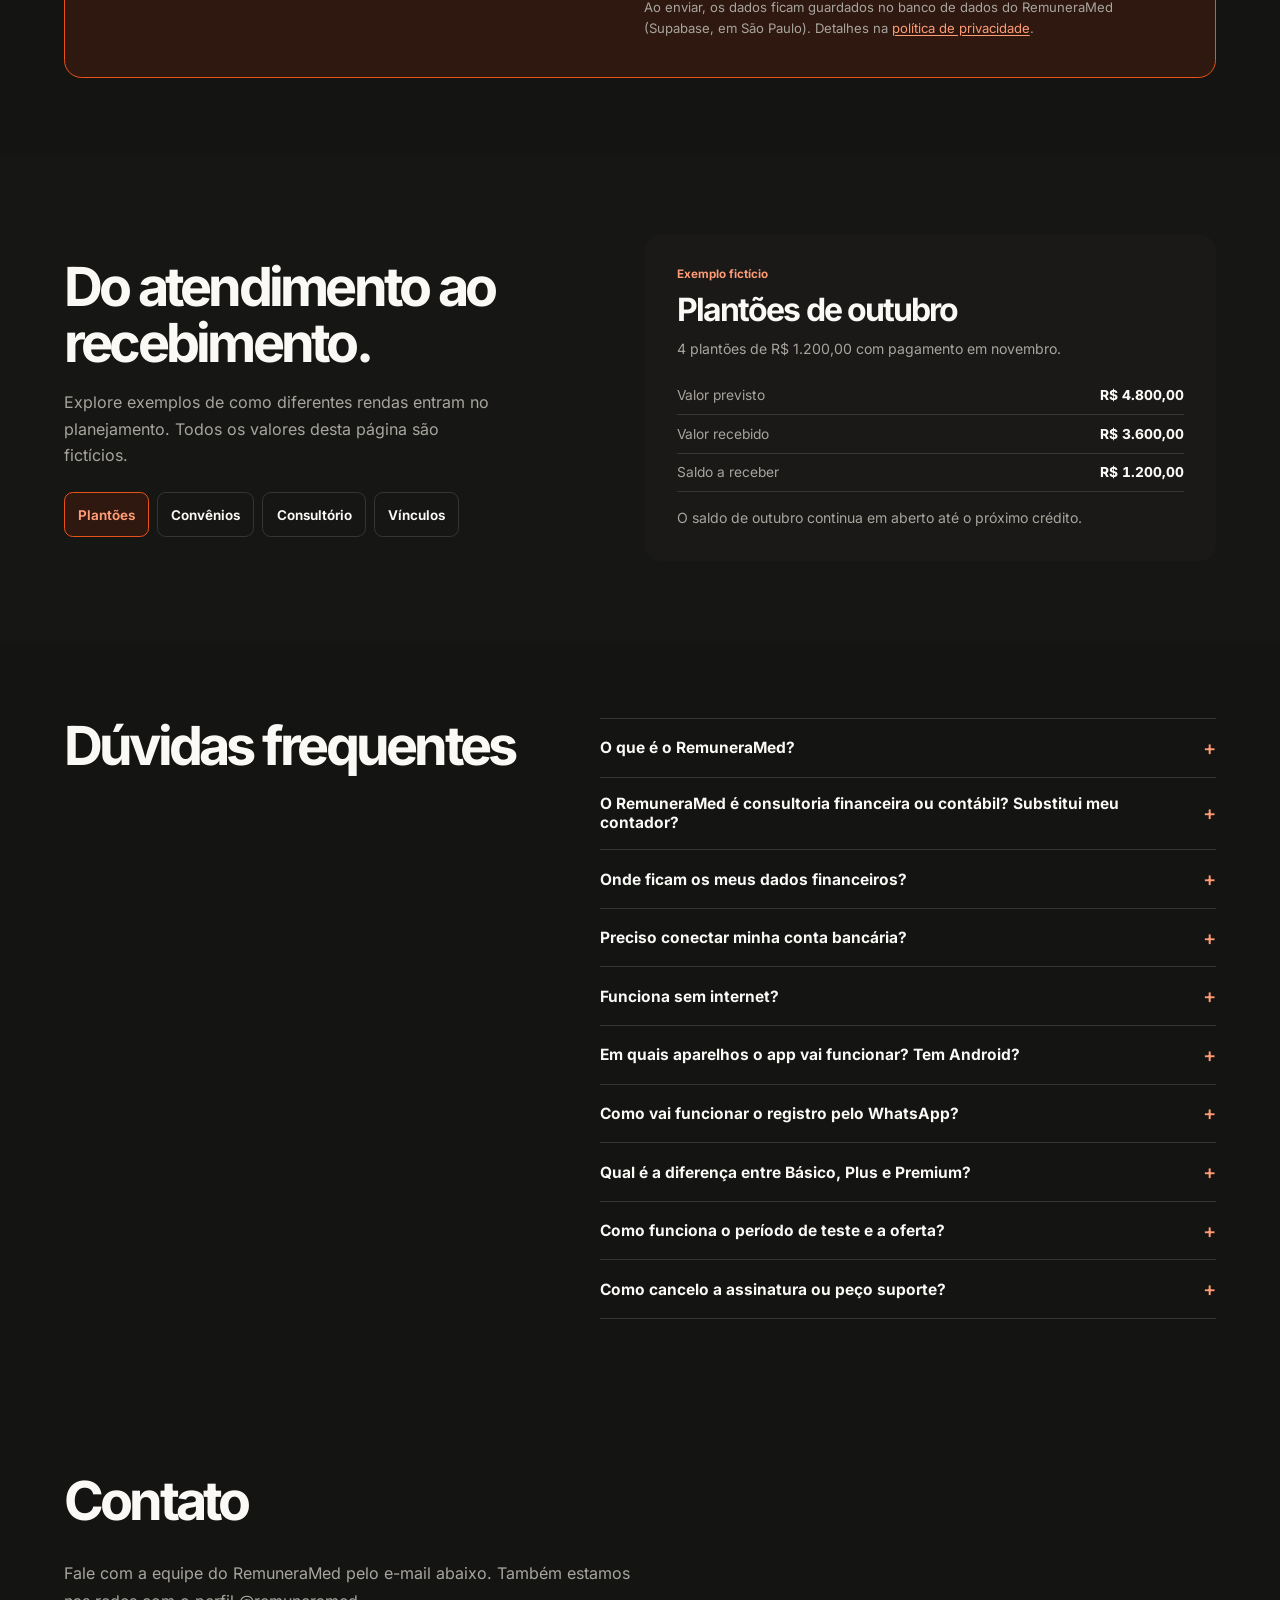
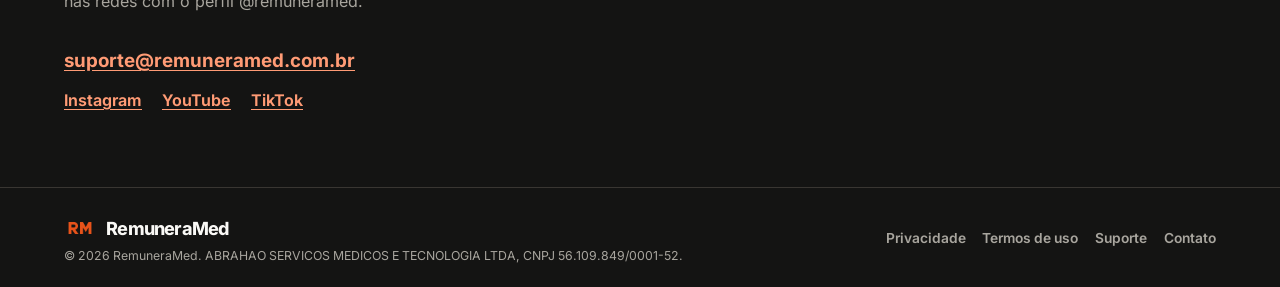
==== commit ea3ddbbb: "Conversão (24/11): CTA da lista, funções, WhatsApp em breve, planos sem preço, fundador, seus dados," ====
--- a/index.html
+++ b/index.html
@@ -7,8 +7,8 @@
   <meta http-equiv="Content-Security-Policy" content="default-src 'self'; upgrade-insecure-requests; base-uri 'self'; object-src 'none'; frame-src 'none'; script-src 'self'; style-src 'self'; img-src 'self'; font-src 'self'; connect-src 'self' https://pvfnkokgpkcqzdpzvkcg.supabase.co; form-action 'self'">
   <meta name="theme-color" content="#141413">
   <meta name="robots" content="index,follow">
-  <meta name="description" content="A solução pra organizar sua vida financeira em um só app. Acompanhe plantões, recebíveis e rendas de vários vínculos, inclusive pessoa física e PJ.">
-  <title>RemuneraMed</title>
+  <meta name="description" content="Plantões, vínculos, convênios e PJ num só app. Veja o que cada fonte deve te pagar, quando deve cair e o que já entrou na conta.">
+  <title>RemuneraMed: app financeiro para médicos | plantões, vínculos e PJ</title>
   <link rel="canonical" href="https://remuneramed.com.br/">
   <link rel="icon" type="image/png" sizes="64x64" href="favicon.png">
   <link rel="apple-touch-icon" href="apple-touch-icon.png">
@@ -16,17 +16,139 @@
   <meta property="og:type" content="website">
   <meta property="og:locale" content="pt_BR">
   <meta property="og:site_name" content="RemuneraMed">
-  <meta property="og:title" content="RemuneraMed">
-  <meta property="og:description" content="A solução pra organizar sua vida financeira em um só app. Acompanhe plantões, recebíveis e rendas de vários vínculos, inclusive pessoa física e PJ.">
+  <meta property="og:title" content="RemuneraMed: app financeiro para médicos | plantões, vínculos e PJ">
+  <meta property="og:description" content="Plantões, vínculos, convênios e PJ num só app. Veja o que cada fonte deve te pagar, quando deve cair e o que já entrou na conta.">
   <meta property="og:url" content="https://remuneramed.com.br/">
   <meta property="og:image" content="https://remuneramed.com.br/og-image.png">
   <meta property="og:image:width" content="1200">
   <meta property="og:image:height" content="630">
   <meta property="og:image:alt" content="Ícone do RemuneraMed com o nome da marca e a frase A solução pra organizar sua vida financeira em um só app.">
   <meta name="twitter:card" content="summary_large_image">
-  <meta name="twitter:title" content="RemuneraMed">
-  <meta name="twitter:description" content="A solução pra organizar sua vida financeira em um só app. Acompanhe plantões, recebíveis e rendas de vários vínculos, inclusive pessoa física e PJ.">
+  <meta name="twitter:title" content="RemuneraMed: app financeiro para médicos | plantões, vínculos e PJ">
+  <meta name="twitter:description" content="Plantões, vínculos, convênios e PJ num só app. Veja o que cada fonte deve te pagar, quando deve cair e o que já entrou na conta.">
   <meta name="twitter:image" content="https://remuneramed.com.br/og-image.png">
+  <!-- Dados estruturados (schema.org). JSON-LD não é executado pelo navegador, então a CSP não precisa mudar. Sem preço nem oferta até o App Store Connect confirmar. -->
+  <script type="application/ld+json">
+  {
+    "@context": "https://schema.org",
+    "@graph": [
+      {
+        "@type": "Organization",
+        "@id": "https://remuneramed.com.br/#organizacao",
+        "name": "RemuneraMed",
+        "legalName": "ABRAHAO SERVICOS MEDICOS E TECNOLOGIA LTDA",
+        "taxID": "56.109.849/0001-52",
+        "url": "https://remuneramed.com.br/",
+        "logo": "https://remuneramed.com.br/assets/icone-192.png",
+        "email": "suporte@remuneramed.com.br",
+        "sameAs": [
+          "https://www.instagram.com/remuneramed/",
+          "https://www.youtube.com/@remuneramed",
+          "https://www.tiktok.com/@remuneramed"
+        ]
+      },
+      {
+        "@type": "SoftwareApplication",
+        "@id": "https://remuneramed.com.br/#app",
+        "name": "RemuneraMed",
+        "operatingSystem": "iOS",
+        "applicationCategory": "FinanceApplication",
+        "inLanguage": "pt-BR",
+        "description": "Plantões, vínculos, convênios e PJ num só app. Veja o que cada fonte deve te pagar, quando deve cair e o que já entrou na conta.",
+        "url": "https://remuneramed.com.br/",
+        "publisher": {
+          "@id": "https://remuneramed.com.br/#organizacao"
+        }
+      },
+      {
+        "@type": "FAQPage",
+        "@id": "https://remuneramed.com.br/#duvidas",
+        "mainEntity": [
+          {
+            "@type": "Question",
+            "name": "O que é o RemuneraMed?",
+            "acceptedAnswer": {
+              "@type": "Answer",
+              "text": "É um app para iPhone que organiza a vida financeira de quem tem mais de uma fonte de renda na medicina: plantões, vínculos, convênios, consultório e PJ. Ele mostra o que cada fonte deve pagar, quando deve cair e o que já entrou na conta."
+            }
+          },
+          {
+            "@type": "Question",
+            "name": "O RemuneraMed é consultoria financeira ou contábil? Substitui meu contador?",
+            "acceptedAnswer": {
+              "@type": "Answer",
+              "text": "Não. O app organiza as informações que você lança e faz cálculos a partir delas. Não é consultoria financeira, contábil ou fiscal e não substitui o seu contador. Decisões fiscais e contábeis devem ser vistas com profissionais."
+            }
+          },
+          {
+            "@type": "Question",
+            "name": "Onde ficam os meus dados financeiros?",
+            "acceptedAnswer": {
+              "@type": "Answer",
+              "text": "No Básico, os dados financeiros ficam no iPhone. No Plus e no Premium, a sincronização entre aparelhos é opcional: a cópia viaja por HTTPS e fica criptografada em repouso no servidor do RemuneraMed, em São Paulo, com a chave mantida pelo RemuneraMed. Os detalhes estão na política de privacidade."
+            }
+          },
+          {
+            "@type": "Question",
+            "name": "Preciso conectar minha conta bancária?",
+            "acceptedAnswer": {
+              "@type": "Answer",
+              "text": "Não. O app não pede senha de banco nem acesso à sua conta. Você importa o extrato por arquivo (OFX ou CSV) ou por print, e o print é lido no próprio aparelho."
+            }
+          },
+          {
+            "@type": "Question",
+            "name": "Funciona sem internet?",
+            "acceptedAnswer": {
+              "@type": "Answer",
+              "text": "No Básico, sim: os dados ficam no iPhone. A conta, a sincronização entre aparelhos e o registro pelo WhatsApp precisam de internet."
+            }
+          },
+          {
+            "@type": "Question",
+            "name": "Em quais aparelhos o app vai funcionar? Tem Android?",
+            "acceptedAnswer": {
+              "@type": "Answer",
+              "text": "O lançamento começa pelo iPhone, na App Store. Outras plataformas ainda não têm data."
+            }
+          },
+          {
+            "@type": "Question",
+            "name": "Como vai funcionar o registro pelo WhatsApp?",
+            "acceptedAnswer": {
+              "@type": "Answer",
+              "text": "É uma função que chega em breve no Plus e no Premium. Você vincula seu número no app e manda despesas ou plantões por mensagem. Nada é gravado sem você confirmar no app, e o vínculo pode ser desfeito a qualquer momento."
+            }
+          },
+          {
+            "@type": "Question",
+            "name": "Qual é a diferença entre Básico, Plus e Premium?",
+            "acceptedAnswer": {
+              "@type": "Answer",
+              "text": "O Básico cobre plantões, vínculos, o que há a receber, a conferência com o banco, a importação de extrato e de print, metas e gastos por categoria. O Plus inclui o Básico e acrescenta lembretes de plantão, sincronização opcional e, em breve, o registro pelo WhatsApp. O Premium inclui o Plus e acrescenta convênios, glosas e repasses, projeção de 12 meses, o simulador PF × PJ e as decisões de carro e imóvel. Veja a tabela dos planos."
+            }
+          },
+          {
+            "@type": "Question",
+            "name": "Como funciona o período de teste e a oferta?",
+            "acceptedAnswer": {
+              "@type": "Answer",
+              "text": "Há 7 dias grátis só no plano Básico, para quem quiser testar antes de assinar. O Plus não tem período de teste grátis e terá uma oferta de lançamento, sujeita às condições da App Store. O Premium é compra direta, sem teste. Os valores de cada plano serão exibidos na App Store. Entrar na lista de espera não garante condição comercial futura."
+            }
+          },
+          {
+            "@type": "Question",
+            "name": "Como cancelo a assinatura ou peço suporte?",
+            "acceptedAnswer": {
+              "@type": "Answer",
+              "text": "O cancelamento é feito nos Ajustes do iPhone, em seu nome e depois Assinaturas. Para falar com a gente, escreva para suporte@remuneramed.com.br ou veja a página de suporte."
+            }
+          }
+        ]
+      }
+    ]
+  }
+  </script>
   <script src="assets/demo.js" defer></script>
   <script src="assets/lista-espera.js" defer></script>
 </head>
@@ -39,26 +161,30 @@
         RemuneraMed
       </a>
       <nav class="nav-desktop" aria-label="Navegação principal">
-        <a href="index.html#como-funciona">Como funciona</a>
+        <a href="index.html#como-funciona">Funções</a>
         <a href="index.html#planos">Planos</a>
-        <a href="index.html#lista-de-espera">Lista de espera</a>
+        <a href="index.html#seus-dados">Seus dados</a>
+        <a href="index.html#duvidas">Dúvidas</a>
         <a href="index.html#contato">Contato</a>
       </nav>
       <details class="nav-menu">
         <summary>Menu</summary>
         <nav aria-label="Navegação em tela pequena">
           <a href="index.html">Início</a>
-          <a href="index.html#como-funciona">Como funciona</a>
+          <a href="index.html#como-funciona">Funções</a>
+          <a href="index.html#whatsapp">WhatsApp</a>
           <a href="index.html#planos">Planos</a>
+          <a href="index.html#seus-dados">Seus dados</a>
           <a href="index.html#lista-de-espera">Lista de espera</a>
           <a href="index.html#demo">Demonstração</a>
+          <a href="index.html#duvidas">Dúvidas</a>
           <a href="index.html#contato">Contato</a>
           <a href="privacidade.html">Privacidade</a>
           <a href="termos.html">Termos de uso</a>
           <a href="suporte.html">Suporte</a>
         </nav>
       </details>
-      <a class="button button-outline header-action" href="#demo">Ver demonstração</a>
+      <a class="button button-brand header-action" href="#lista-de-espera">Entrar na lista</a>
     </div>
   </header>
 
@@ -67,8 +193,11 @@
       <div class="hero-copy">
         <p class="eyebrow badge-store"><span class="status-dot" aria-hidden="true"></span> Em breve na App Store</p>
         <h1 id="titulo">Veja quanto vai receber <span>e quando.</span></h1>
-        <p class="hero-description">A solução pra organizar sua vida financeira em um só app. Acompanhe plantões, o que há a receber e as rendas de vários vínculos, da pessoa física e da PJ, em um só lugar.</p>
-        <a class="button button-primary" href="#demo">Explorar a demonstração</a>
+        <p class="hero-description">Plantões, vínculos, convênios e PJ num só app. O RemuneraMed mostra o que cada fonte deve te pagar, quando deve cair e o que já entrou na conta.</p>
+        <div class="hero-actions">
+          <a class="button button-primary" href="#lista-de-espera">Entrar na lista de espera</a>
+          <a class="button button-outline button-secondary" href="#demo">Ver a demonstração</a>
+        </div>
       </div>
 
       <figure class="hero-visual">
@@ -105,59 +234,164 @@
 
     <section class="section container" id="como-funciona" aria-labelledby="como-titulo">
       <div class="section-heading">
-        <h2 id="como-titulo">Cada tipo de renda tem<br>seu próprio ritmo.</h2>
-        <p>Planeje o mês com os valores previstos e as datas em que o dinheiro deve entrar. Compare com o que foi pago à medida que os recebimentos chegam.</p>
-      </div>
-      <div class="flow-grid">
-        <article class="flow-card">
-          <span class="flow-mark mark-calendar" aria-hidden="true"></span>
-          <h3>Plantões e vínculos</h3>
-          <p>Cadastre vínculos e lance plantões com a premissa de quando o pagamento deve cair. Veja salários, contratos PJ e outros pagadores no mesmo painel.</p>
-        </article>
-        <article class="flow-card">
-          <span class="flow-mark mark-lines" aria-hidden="true"></span>
-          <h3>A receber</h3>
-          <p>Acompanhe quanto há a receber, de quem e até quando. Compare o que entrou no banco com o que deveria ter sido pago.</p>
-        </article>
-        <article class="flow-card">
-          <span class="flow-mark mark-chart" aria-hidden="true"></span>
-          <h3>Pessoa física e PJ</h3>
-          <p>Veja o faturamento, os custos e o lucro da empresa de um lado, a renda da pessoa física do outro, e a visão dos dois juntos.</p>
-        </article>
-        <article class="flow-card">
-          <span class="flow-mark mark-target" aria-hidden="true"></span>
-          <h3>Caixa e metas</h3>
-          <p>Coloque a previsão de renda lado a lado com despesas e metas. Veja quanto sobra e planeje seus próximos passos.</p>
-        </article>
+        <h2 id="como-titulo">Feito para a rotina de quem tem mais de uma fonte de renda.</h2>
+        <p>Cada tipo de renda tem seu próprio ritmo. Planeje o mês com os valores previstos e as datas em que o dinheiro deve entrar, e compare com o que foi pago.</p>
+      </div>
+      <div class="features-grid">
+        <article class="feature-card">
+          <h3>Agenda de plantões</h3>
+          <p>Plantões avulsos e recorrentes, com modelos de turno e locais salvos.</p>
+        </article>
+        <article class="feature-card">
+          <h3>Escala no seu calendário</h3>
+          <p>Publique os plantões dos próximos 90 dias no Calendário do iPhone ou na sua conta Google.</p>
+        </article>
+        <article class="feature-card">
+          <h3>Lembrete antes do plantão <span class="tag">Plus</span></h3>
+          <p>Aviso no iPhone 1h ou 2h antes de cada plantão.</p>
+        </article>
+        <article class="feature-card">
+          <h3>O que cada fonte deve te pagar</h3>
+          <p>Folha, contrato PJ, convênio e consultório, com a data prevista de cada pagamento.</p>
+        </article>
+        <article class="feature-card">
+          <h3>Conferência com o banco</h3>
+          <p>Importe o extrato (OFX ou CSV) ou um print e veja o que entrou e o que ainda falta.</p>
+        </article>
+        <article class="feature-card">
+          <h3>Gastos e metas</h3>
+          <p>Gastos por categoria, metas e o caixa do mês, lado a lado com a renda prevista.</p>
+        </article>
+        <article class="feature-card">
+          <h3>PF e PJ, separadas e juntas</h3>
+          <p>Faturamento, custos e lucro da empresa, renda da pessoa física e a visão consolidada.</p>
+        </article>
+        <article class="feature-card">
+          <h3>Convênios e glosas <span class="tag">Premium</span></h3>
+          <p>Busca TUSS, tabela de preços negociados, produção, glosas e repasses.</p>
+        </article>
+        <article class="feature-card">
+          <h3>Projeção e decisões <span class="tag">Premium</span></h3>
+          <p>Saldo projetado para 12 meses, simulador PF × PJ e que carro ou imóvel cabe no seu momento.</p>
+        </article>
+        <article class="feature-card">
+          <h3>Registro por WhatsApp <span class="tag tag-soon">Em breve</span></h3>
+          <p>Mande despesas e plantões por mensagem. No Plus e no Premium.</p>
+        </article>
+      </div>
+      <p class="features-note">O RemuneraMed organiza as informações que você lança. Não é consultoria financeira, contábil ou fiscal.</p>
+    </section>
+
+    <section class="section container" id="whatsapp" aria-labelledby="whatsapp-titulo">
+      <div class="whatsapp-block">
+        <div class="whatsapp-copy">
+          <p class="badge-soon">Em breve no Plus e no Premium</p>
+          <h2 id="whatsapp-titulo">Na correria? Registre pelo WhatsApp.</h2>
+          <p>Saiu do plantão, pagou o estacionamento, pegou um turno extra. Em vez de abrir o app, mande uma mensagem para o número do RemuneraMed. Ele entende e prepara o lançamento para você conferir no iPhone.</p>
+          <p class="whatsapp-note">Nada é gravado sem você confirmar no app. Fotos e áudios não são lidos: viram uma pendência para você preencher. O vínculo do número é opcional e pode ser desfeito a qualquer momento. Detalhes na <a href="privacidade.html">política de privacidade</a>.</p>
+          <a class="button button-primary" href="#lista-de-espera">Entrar na lista de espera</a>
+        </div>
+        <div class="chat" aria-label="Exemplos fictícios de mensagens">
+          <p class="sample-label">Exemplos fictícios</p>
+          <div class="chat-item">
+            <p class="bubble bubble-out">Gastei 42,50 na farmácia ontem</p>
+            <p class="bubble bubble-in">Rascunho de despesa criado com valor, data e categoria sugerida. Confira no app.</p>
+          </div>
+          <div class="chat-item">
+            <p class="bubble bubble-out">Peguei plantão 13/12 19-07 na UPA</p>
+            <p class="bubble bubble-in">Plantão extra pronto para confirmar. Ele entra na agenda e na previsão do que você vai receber.</p>
+          </div>
+          <div class="chat-item">
+            <p class="bubble bubble-out">Passei plantão 22/11 diurno</p>
+            <p class="bubble bubble-in">Pronto para confirmar: a ocorrência sai da sua agenda.</p>
+          </div>
+        </div>
       </div>
     </section>
 
     <section class="section container" id="planos" aria-labelledby="planos-titulo">
       <div class="section-heading">
-        <h2 id="planos-titulo">Planos e oferta de lançamento</h2>
+        <h2 id="planos-titulo">O que cada plano inclui</h2>
         <p>A assinatura é cobrada pela App Store e renova automaticamente até ser cancelada. Confira o valor e as condições na tela da Apple antes de confirmar.</p>
       </div>
       <div class="plans-grid">
         <article class="plan-card">
-          <p class="plan-kicker">Para testar</p>
+          <p class="plan-kicker">7 dias grátis para testar</p>
           <h3>Básico</h3>
           <p class="plan-price"><span>Valor na App Store</span></p>
-          <p>7 dias grátis para quem quiser testar antes de assinar. O teste grátis vale só neste plano.</p>
+          <ul class="plan-list">
+            <li>Vínculos PF e PJ e agenda de plantões</li>
+            <li>O que você tem a receber, de quem e quando</li>
+            <li>Conferência do que caiu no banco</li>
+            <li>Importação de extrato (OFX ou CSV) e de print</li>
+            <li>Metas e gastos por categoria</li>
+            <li>Seus dados financeiros ficam no iPhone</li>
+          </ul>
         </article>
         <article class="plan-card plan-card-featured">
           <p class="plan-kicker">Oferta de lançamento</p>
           <h3>Plus</h3>
           <p class="plan-price"><span>Valor na App Store</span></p>
-          <p>O Plus não tem período de teste grátis. O valor será exibido na App Store no momento da compra.</p>
+          <ul class="plan-list">
+            <li>Tudo do Básico</li>
+            <li>Lembrete do plantão 1h ou 2h antes</li>
+            <li>Sincronização opcional entre aparelhos</li>
+            <li>Registro por WhatsApp <span class="tag tag-soon">Em breve</span></li>
+            <li class="plan-list-muted">Sem teste grátis</li>
+          </ul>
         </article>
         <article class="plan-card">
-          <p class="plan-kicker">Compra direta</p>
+          <p class="plan-kicker">Planejamento completo</p>
           <h3>Premium</h3>
           <p class="plan-price"><span>Valor na App Store</span></p>
-          <p>Contratação direta, sem período de teste. O valor será exibido na App Store no momento da compra.</p>
-        </article>
-      </div>
-      <p class="plans-note">A oferta de lançamento do Plus está sujeita às condições da App Store. A forma de resgate será informada na loja. <a href="#lista-de-espera">Entre na lista de espera</a> para ser avisado.</p>
+          <ul class="plan-list">
+            <li>Tudo do Plus</li>
+            <li>Convênios com busca TUSS, produção, glosas e repasses</li>
+            <li>Projeção de saldo para 12 meses</li>
+            <li>Simulador PF × PJ</li>
+            <li>Decisões: carro, imóvel, amortizar ou investir</li>
+            <li>Patrimônio e momento financeiro</li>
+            <li class="plan-list-muted">Sem teste grátis</li>
+          </ul>
+        </article>
+      </div>
+      <p class="plans-note">Os valores de cada plano serão exibidos na App Store no momento da compra. A oferta de lançamento do Plus está sujeita às condições da App Store, e a forma de resgate será informada na loja. <a href="#lista-de-espera">Entre na lista de espera</a> para ser avisado.</p>
+    </section>
+
+    <section class="section container" id="quem-faz" aria-labelledby="quem-titulo">
+      <div class="founder">
+        <p class="plan-kicker">Feito por um médico</p>
+        <h2 id="quem-titulo">Criado por quem também vive de plantão.</h2>
+        <blockquote class="founder-quote">
+          <p>"Sou médico e, como muitos colegas, recebo de várias fontes, em datas diferentes, entre PF e PJ. Criei o RemuneraMed para saber quanto vou receber e quando, sem planilha."</p>
+        </blockquote>
+        <p class="founder-name">Gabriel Rezende Abrahão Pereira <span>· CRM 36.445-GO</span></p>
+      </div>
+    </section>
+
+    <section class="section container" id="seus-dados" aria-labelledby="dados-titulo">
+      <div class="section-heading stack">
+        <h2 id="dados-titulo">Seus dados, do seu jeito.</h2>
+      </div>
+      <div class="data-grid">
+        <article class="data-card">
+          <h3>No Básico, tudo fica no seu iPhone</h3>
+          <p>Os registros financeiros ficam no aparelho e não é preciso criar conta. Eles entram no backup do próprio iPhone, feito pela Apple na sua conta.</p>
+        </article>
+        <article class="data-card">
+          <h3>Sem senha de banco</h3>
+          <p>Você importa o extrato por arquivo ou por print, e o print é lido no próprio aparelho. O app não acessa sua conta bancária.</p>
+        </article>
+        <article class="data-card">
+          <h3>Sincronização só se você quiser</h3>
+          <p>No Plus e no Premium, a cópia viaja por HTTPS e fica criptografada em repouso no servidor do RemuneraMed, em São Paulo. A chave é mantida pelo RemuneraMed. Você pode pausar o recurso ou apagar a cópia pelo app.</p>
+        </article>
+        <article class="data-card">
+          <h3>Nada de dado de paciente</h3>
+          <p>Use códigos, quantidades e valores agregados. Deixe fora dos lançamentos nomes de pacientes, prontuários e dados clínicos.</p>
+        </article>
+      </div>
+      <p class="plans-note"><a href="privacidade.html">Leia a política de privacidade completa</a>.</p>
     </section>
 
     <section class="section container" id="lista-de-espera" aria-labelledby="lista-titulo">
@@ -165,7 +399,7 @@
         <div class="waitlist-copy">
           <p class="plan-kicker">Lista de espera</p>
           <h2 id="lista-titulo">Receba um aviso quando o app for lançado.</h2>
-          <p>Deixe seu e-mail e a gente avisa sobre o lançamento e sobre a oferta de lançamento do Plus, sujeita às condições da App Store.</p>
+          <p>Deixe seu nome e e-mail e a gente avisa sobre o lançamento e sobre a oferta de lançamento do Plus, sujeita às condições da App Store.</p>
           <p class="waitlist-small">Entrar na lista não garante condição comercial futura. Sem spam: usamos seus dados só como descrito na política de privacidade. Prefere falar por e-mail? Escreva para <a class="email-link" href="mailto:suporte@remuneramed.com.br">suporte@remuneramed.com.br</a>.</p>
         </div>
         <form class="waitlist-form" id="lista-espera-form" method="post" novalidate aria-labelledby="lista-titulo">
@@ -177,14 +411,12 @@
             <label for="wl-email">E-mail <span class="req">(obrigatório)</span></label>
             <input id="wl-email" name="email" type="email" required autocomplete="email" maxlength="160" inputmode="email">
           </div>
-          <div class="field">
-            <label for="wl-telefone">Celular com DDD <span class="req">(obrigatório)</span></label>
-            <input id="wl-telefone" name="telefone" type="tel" required autocomplete="tel-national" inputmode="numeric" maxlength="15" placeholder="(62) 99999-9999" aria-describedby="wl-telefone-ajuda">
-            <p class="field-help" id="wl-telefone-ajuda">Usamos o celular só para falar com você pelo WhatsApp, e apenas se você marcar a opção de WhatsApp mais abaixo. Se puder, informe um número que tenha WhatsApp.</p>
-          </div>
-          <div class="field">
-            <label for="wl-area">Especialidade <span class="req">(obrigatório)</span></label>
-            <select id="wl-area" name="especialidade" required autocomplete="off">
+          <details class="field-optional">
+            <summary>Quer contar sua especialidade e cidade? <span class="opt">(opcional)</span></summary>
+            <div class="field-optional-body">
+              <div class="field">
+                <label for="wl-area">Especialidade <span class="opt">(opcional)</span></label>
+                <select id="wl-area" name="especialidade" autocomplete="off" aria-describedby="wl-area-ajuda">
               <option value="">Escolha uma opção</option>
               <option value="generalista">Sem especialidade</option>
               <option value="acupuntura">Acupuntura</option>
@@ -244,33 +476,40 @@
               <option value="urologia">Urologia</option>
               <option value="residente-estudante">Residente ou estudante</option>
               <option value="outra">Outra</option>
-            </select>
-            <p class="field-help" id="wl-area-ajuda">Esta escolha descreve só o seu perfil profissional, para o RemuneraMed entender quem se interessa pelo app financeiro. Não é registro de especialidade, não pede RQE e não atesta título. Se você ainda não tem especialidade, escolha "Sem especialidade" ou "Residente ou estudante". O RemuneraMed não é um serviço médico.</p>
-          </div>
-          <div class="field" id="wl-outra-campo" hidden>
-            <label for="wl-outra">Qual especialidade? <span class="opt">(opcional)</span></label>
-            <input id="wl-outra" name="especialidade_outra" type="text" maxlength="80" autocomplete="off" aria-describedby="wl-outra-ajuda">
-            <p class="field-help" id="wl-outra-ajuda">Se quiser, escreva só o nome da área. Não informe dados de pacientes, dados de saúde, CRM nem informações de terceiros.</p>
-          </div>
-          <div class="field">
-            <label for="wl-uf">Estado <span class="req">(obrigatório)</span></label>
-            <select id="wl-uf" name="uf" required autocomplete="address-level1">
-              <option value="">Selecione o estado</option>
-            </select>
-          </div>
-          <div class="field">
-            <label for="wl-cidade">Cidade <span class="req">(obrigatório)</span></label>
-            <select id="wl-cidade" name="cidade" required autocomplete="address-level2" disabled>
-              <option value="">Escolha o estado primeiro</option>
-            </select>
-          </div>
+                </select>
+                <p class="field-help" id="wl-area-ajuda">Esta escolha descreve só o seu perfil profissional. Não é registro de especialidade, não pede RQE e não atesta título. O RemuneraMed não é um serviço médico.</p>
+              </div>
+              <div class="field" id="wl-outra-campo" hidden>
+                <label for="wl-outra">Qual especialidade? <span class="opt">(opcional)</span></label>
+                <input id="wl-outra" name="especialidade_outra" type="text" maxlength="80" autocomplete="off" aria-describedby="wl-outra-ajuda">
+                <p class="field-help" id="wl-outra-ajuda">Se quiser, escreva só o nome da área. Não informe dados de pacientes, dados de saúde, CRM nem informações de terceiros.</p>
+              </div>
+              <div class="field">
+                <label for="wl-uf">Estado <span class="opt">(opcional)</span></label>
+                <select id="wl-uf" name="uf" autocomplete="address-level1">
+                  <option value="">Selecione o estado</option>
+                </select>
+              </div>
+              <div class="field">
+                <label for="wl-cidade">Cidade <span class="opt">(opcional)</span></label>
+                <select id="wl-cidade" name="cidade" autocomplete="address-level2" disabled>
+                  <option value="">Escolha o estado primeiro</option>
+                </select>
+              </div>
+            </div>
+          </details>
           <div class="field-check">
             <input id="wl-consent" name="consentimento" type="checkbox" value="Sim" required>
-            <label for="wl-consent">Aceito que o RemuneraMed use meu e-mail para me avisar sobre o lançamento do app e sobre a oferta de lançamento do Plus, quando ela estiver confirmada na App Store. Aceito também que use a especialidade, o estado e a cidade que informei só para entender o perfil de quem entra na lista e para adaptar o aviso de lançamento, se houver recado específico. Posso retirar o consentimento a qualquer momento escrevendo para suporte@remuneramed.com.br. <span class="req">(obrigatório)</span></label>
+            <label for="wl-consent">Aceito que o RemuneraMed use meu e-mail para me avisar sobre o lançamento do app e sobre a oferta de lançamento do Plus, quando ela estiver confirmada na App Store. Se eu informar especialidade, estado ou cidade, aceito que sejam usados só para entender o perfil de quem entra na lista e para adaptar o aviso de lançamento. Posso retirar o consentimento a qualquer momento escrevendo para suporte@remuneramed.com.br. <span class="req">(obrigatório)</span></label>
           </div>
           <div class="field-check">
-            <input id="wl-consent-whatsapp" name="consentimento_whatsapp" type="checkbox" value="Sim">
-            <label for="wl-consent-whatsapp">Aceito também receber no WhatsApp, no celular informado, mensagens do RemuneraMed sobre o lançamento do app e sobre a oferta de lançamento do Plus, quando ela estiver confirmada na App Store. Posso pedir para parar quando quiser, pelo próprio WhatsApp ou pelo e-mail suporte@remuneramed.com.br. <span class="opt">(facultativo)</span></label>
+            <input id="wl-consent-whatsapp" name="consentimento_whatsapp" type="checkbox" value="Sim" aria-controls="wl-telefone-campo">
+            <label for="wl-consent-whatsapp">Aceito também receber no WhatsApp, no celular que eu informar abaixo, mensagens do RemuneraMed sobre o lançamento do app e sobre a oferta de lançamento do Plus, quando ela estiver confirmada na App Store. Posso pedir para parar quando quiser, pelo próprio WhatsApp ou pelo e-mail suporte@remuneramed.com.br. <span class="opt">(facultativo)</span></label>
+          </div>
+          <div class="field" id="wl-telefone-campo" hidden>
+            <label for="wl-telefone">Celular com WhatsApp e DDD <span class="req">(obrigatório se marcar o WhatsApp)</span></label>
+            <input id="wl-telefone" name="telefone" type="tel" autocomplete="tel-national" inputmode="numeric" maxlength="15" placeholder="(62) 99999-9999" aria-describedby="wl-telefone-ajuda">
+            <p class="field-help" id="wl-telefone-ajuda">Usamos o celular só para falar com você pelo WhatsApp. Sem a caixa do WhatsApp marcada, o celular não é pedido nem guardado.</p>
           </div>
           <p class="field-help">A <a href="privacidade.html#lista-de-espera">política de privacidade</a> descreve o uso desses dados.</p>
           <div class="hp" aria-hidden="true">
@@ -325,16 +564,40 @@
       </div>
       <div class="faq-list">
         <details>
+          <summary>O que é o RemuneraMed?</summary>
+          <p>É um app para iPhone que organiza a vida financeira de quem tem mais de uma fonte de renda na medicina: plantões, vínculos, convênios, consultório e PJ. Ele mostra o que cada fonte deve pagar, quando deve cair e o que já entrou na conta.</p>
+        </details>
+        <details>
+          <summary>O RemuneraMed é consultoria financeira ou contábil? Substitui meu contador?</summary>
+          <p>Não. O app organiza as informações que você lança e faz cálculos a partir delas. Não é consultoria financeira, contábil ou fiscal e não substitui o seu contador. Decisões fiscais e contábeis devem ser vistas com profissionais.</p>
+        </details>
+        <details>
           <summary>Onde ficam os meus dados financeiros?</summary>
-          <p>No Básico, os dados financeiros ficam no iPhone. Plus e Premium oferecem sincronização opcional. Os detalhes estão na <a href="privacidade.html">política de privacidade</a>.</p>
-        </details>
-        <details>
-          <summary>Em quais aparelhos o app vai funcionar?</summary>
-          <p>O lançamento começa pelo iPhone, na App Store.</p>
+          <p>No Básico, os dados financeiros ficam no iPhone. No Plus e no Premium, a sincronização entre aparelhos é opcional: a cópia viaja por HTTPS e fica criptografada em repouso no servidor do RemuneraMed, em São Paulo, com a chave mantida pelo RemuneraMed. Os detalhes estão na <a href="privacidade.html">política de privacidade</a>.</p>
+        </details>
+        <details>
+          <summary>Preciso conectar minha conta bancária?</summary>
+          <p>Não. O app não pede senha de banco nem acesso à sua conta. Você importa o extrato por arquivo (OFX ou CSV) ou por print, e o print é lido no próprio aparelho.</p>
+        </details>
+        <details>
+          <summary>Funciona sem internet?</summary>
+          <p>No Básico, sim: os dados ficam no iPhone. A conta, a sincronização entre aparelhos e o registro pelo WhatsApp precisam de internet.</p>
+        </details>
+        <details>
+          <summary>Em quais aparelhos o app vai funcionar? Tem Android?</summary>
+          <p>O lançamento começa pelo iPhone, na App Store. Outras plataformas ainda não têm data.</p>
+        </details>
+        <details>
+          <summary>Como vai funcionar o registro pelo WhatsApp?</summary>
+          <p>É uma função que chega em breve no Plus e no Premium. Você vincula seu número no app e manda despesas ou plantões por mensagem. Nada é gravado sem você confirmar no app, e o vínculo pode ser desfeito a qualquer momento.</p>
+        </details>
+        <details>
+          <summary>Qual é a diferença entre Básico, Plus e Premium?</summary>
+          <p>O Básico cobre plantões, vínculos, o que há a receber, a conferência com o banco, a importação de extrato e de print, metas e gastos por categoria. O Plus inclui o Básico e acrescenta lembretes de plantão, sincronização opcional e, em breve, o registro pelo WhatsApp. O Premium inclui o Plus e acrescenta convênios, glosas e repasses, projeção de 12 meses, o simulador PF × PJ e as decisões de carro e imóvel. Veja a <a href="#planos">tabela dos planos</a>.</p>
         </details>
         <details>
           <summary>Como funciona o período de teste e a oferta?</summary>
-          <p>Há 7 dias grátis só no plano Básico, para quem quiser testar antes de assinar. O Plus não tem período de teste grátis. O Premium é compra direta, sem teste. Os valores de cada plano serão exibidos na App Store.</p>
+          <p>Há 7 dias grátis só no plano Básico, para quem quiser testar antes de assinar. O Plus não tem período de teste grátis e terá uma oferta de lançamento, sujeita às condições da App Store. O Premium é compra direta, sem teste. Os valores de cada plano serão exibidos na App Store. Entrar na lista de espera não garante condição comercial futura.</p>
         </details>
         <details>
           <summary>Como cancelo a assinatura ou peço suporte?</summary>
--- a/assets/styles.css
+++ b/assets/styles.css
@@ -521,3 +521,62 @@
 @media (max-width: 54rem) { .waitlist { grid-template-columns: 1fr; } }
 
 [hidden] { display: none !important; }
+
+/* Conversão (24/11/2026): CTA da lista, funções, WhatsApp, planos, fundador, seus dados e formulário curto */
+.button-brand { color: #fff; background: var(--brand); border: 1px solid var(--brand); }
+.button-brand:hover { background: #c9410e; }
+.hero-actions { display: flex; flex-wrap: wrap; align-items: center; gap: .8rem; }
+.button-secondary { min-height: 3.3rem; padding-inline: 1.2rem; font-size: 1rem; }
+
+.features-grid { display: grid; grid-template-columns: repeat(auto-fill, minmax(13rem, 1fr)); gap: 1rem; }
+.feature-card { padding: 1.3rem 1.35rem; border: 1px solid var(--line); border-radius: .95rem; background: var(--surface); }
+.feature-card h3 { display: flex; flex-wrap: wrap; align-items: center; gap: .5rem; margin-bottom: .45rem; font-size: 1.05rem; font-weight: 720; letter-spacing: -.035em; }
+.feature-card p { color: var(--muted); line-height: 1.6; font-size: .9rem; }
+.features-note { margin-top: 1.2rem; color: var(--muted); font-size: .86rem; line-height: 1.6; }
+.tag { display: inline-block; padding: .14rem .5rem; border-radius: 999px; background: #2e1810; color: var(--accent-text); border: 1px solid #5a2a16; font-size: .68rem; font-weight: 700; letter-spacing: .02em; }
+.tag-soon { background: transparent; border-style: dashed; }
+
+.whatsapp-block { display: grid; grid-template-columns: 1fr 1fr; gap: clamp(1.5rem, 5vw, 4rem); align-items: center; padding: clamp(1.4rem, 4vw, 2.6rem); border: 1px solid var(--line); border-radius: 1.1rem; background: var(--surface); }
+.whatsapp-copy { display: grid; gap: 1rem; justify-items: start; }
+.whatsapp-copy h2 { font-size: clamp(1.6rem, 3.2vw, 2.4rem); letter-spacing: -.05em; line-height: 1.1; }
+.whatsapp-copy p { color: var(--muted); line-height: 1.7; }
+.whatsapp-copy .whatsapp-note { font-size: .86rem; }
+.whatsapp-copy a:not(.button) { color: var(--accent-text); }
+.badge-soon { display: inline-block; padding: .3rem .75rem; border: 1px dashed var(--brand); border-radius: 999px; color: var(--accent-text) !important; font-size: .78rem; font-weight: 700; }
+.chat { display: grid; gap: 1rem; padding: 1.2rem; border-radius: 1rem; background: var(--paper); border: 1px solid var(--line); }
+.chat-item { display: grid; gap: .45rem; }
+.bubble { max-width: 85%; padding: .65rem .85rem; border-radius: .9rem; font-size: .9rem; line-height: 1.5; }
+.bubble-out { justify-self: end; background: var(--brand); color: #fff; border-bottom-right-radius: .25rem; }
+.bubble-in { justify-self: start; background: #252422; color: var(--ink); border-bottom-left-radius: .25rem; }
+
+.plan-list { display: grid; gap: .5rem; margin: 0; padding: 0; list-style: none; }
+.plan-list li { position: relative; padding-left: 1.4rem; color: var(--ink); font-size: .9rem; line-height: 1.5; }
+.plan-list li::before { content: ""; position: absolute; left: .2rem; top: .45rem; width: .5rem; height: .28rem; border-left: 2px solid var(--brand); border-bottom: 2px solid var(--brand); transform: rotate(-45deg); }
+.plan-list .plan-list-muted { color: var(--muted); }
+.plan-list .plan-list-muted::before { border-color: var(--line); }
+
+.founder { display: grid; gap: 1rem; max-width: 46rem; padding: clamp(1.4rem, 4vw, 2.4rem); border-left: 3px solid var(--brand); background: var(--surface); border-radius: 0 1rem 1rem 0; }
+.founder h2 { font-size: clamp(1.6rem, 3.2vw, 2.3rem); letter-spacing: -.05em; line-height: 1.1; }
+.founder-quote { margin: 0; }
+.founder-quote p { font-size: clamp(1.02rem, 1.8vw, 1.2rem); line-height: 1.65; }
+.founder-name { font-weight: 720; }
+.founder-name span { color: var(--muted); font-weight: 600; }
+
+.data-grid { display: grid; grid-template-columns: repeat(2, 1fr); gap: 1rem; }
+.data-card { padding: 1.35rem; border: 1px solid var(--line); border-radius: .95rem; background: var(--surface); }
+.data-card h3 { margin-bottom: .45rem; font-size: 1.05rem; font-weight: 720; letter-spacing: -.035em; }
+.data-card p { color: var(--muted); line-height: 1.6; font-size: .9rem; }
+#seus-dados .plans-note a { color: var(--accent-text); }
+
+.field-optional { border: 1px solid var(--line); border-radius: .7rem; padding: .2rem .9rem; }
+.field-optional summary { padding-block: .7rem; font-size: .9rem; font-weight: 650; }
+.field-optional[open] summary { border-bottom: 1px solid var(--line); margin-bottom: .9rem; }
+.field-optional-body { display: grid; gap: 1rem; padding-bottom: .9rem; }
+
+@media (max-width: 54rem) {
+  .whatsapp-block { grid-template-columns: 1fr; }
+}
+@media (max-width: 43rem) {
+  .data-grid { grid-template-columns: 1fr; }
+  .hero-actions .button { width: 100%; }
+}
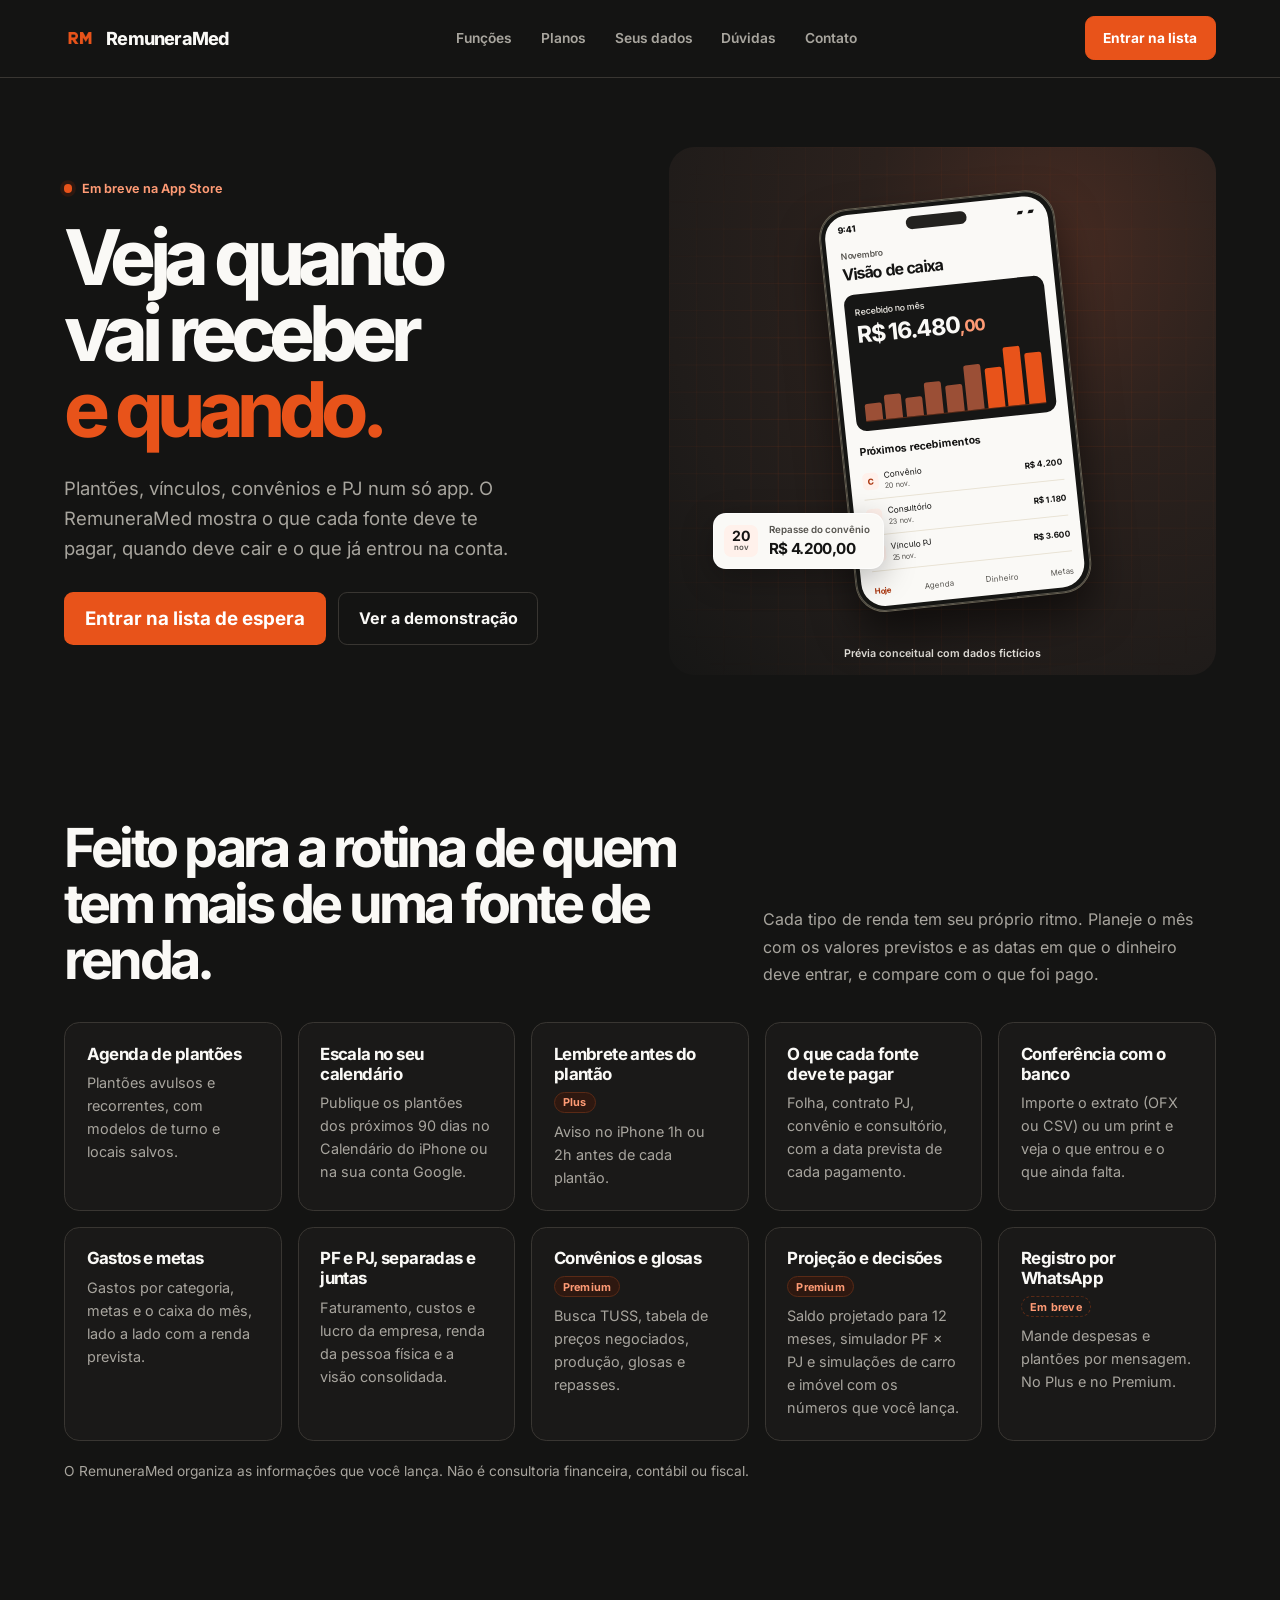
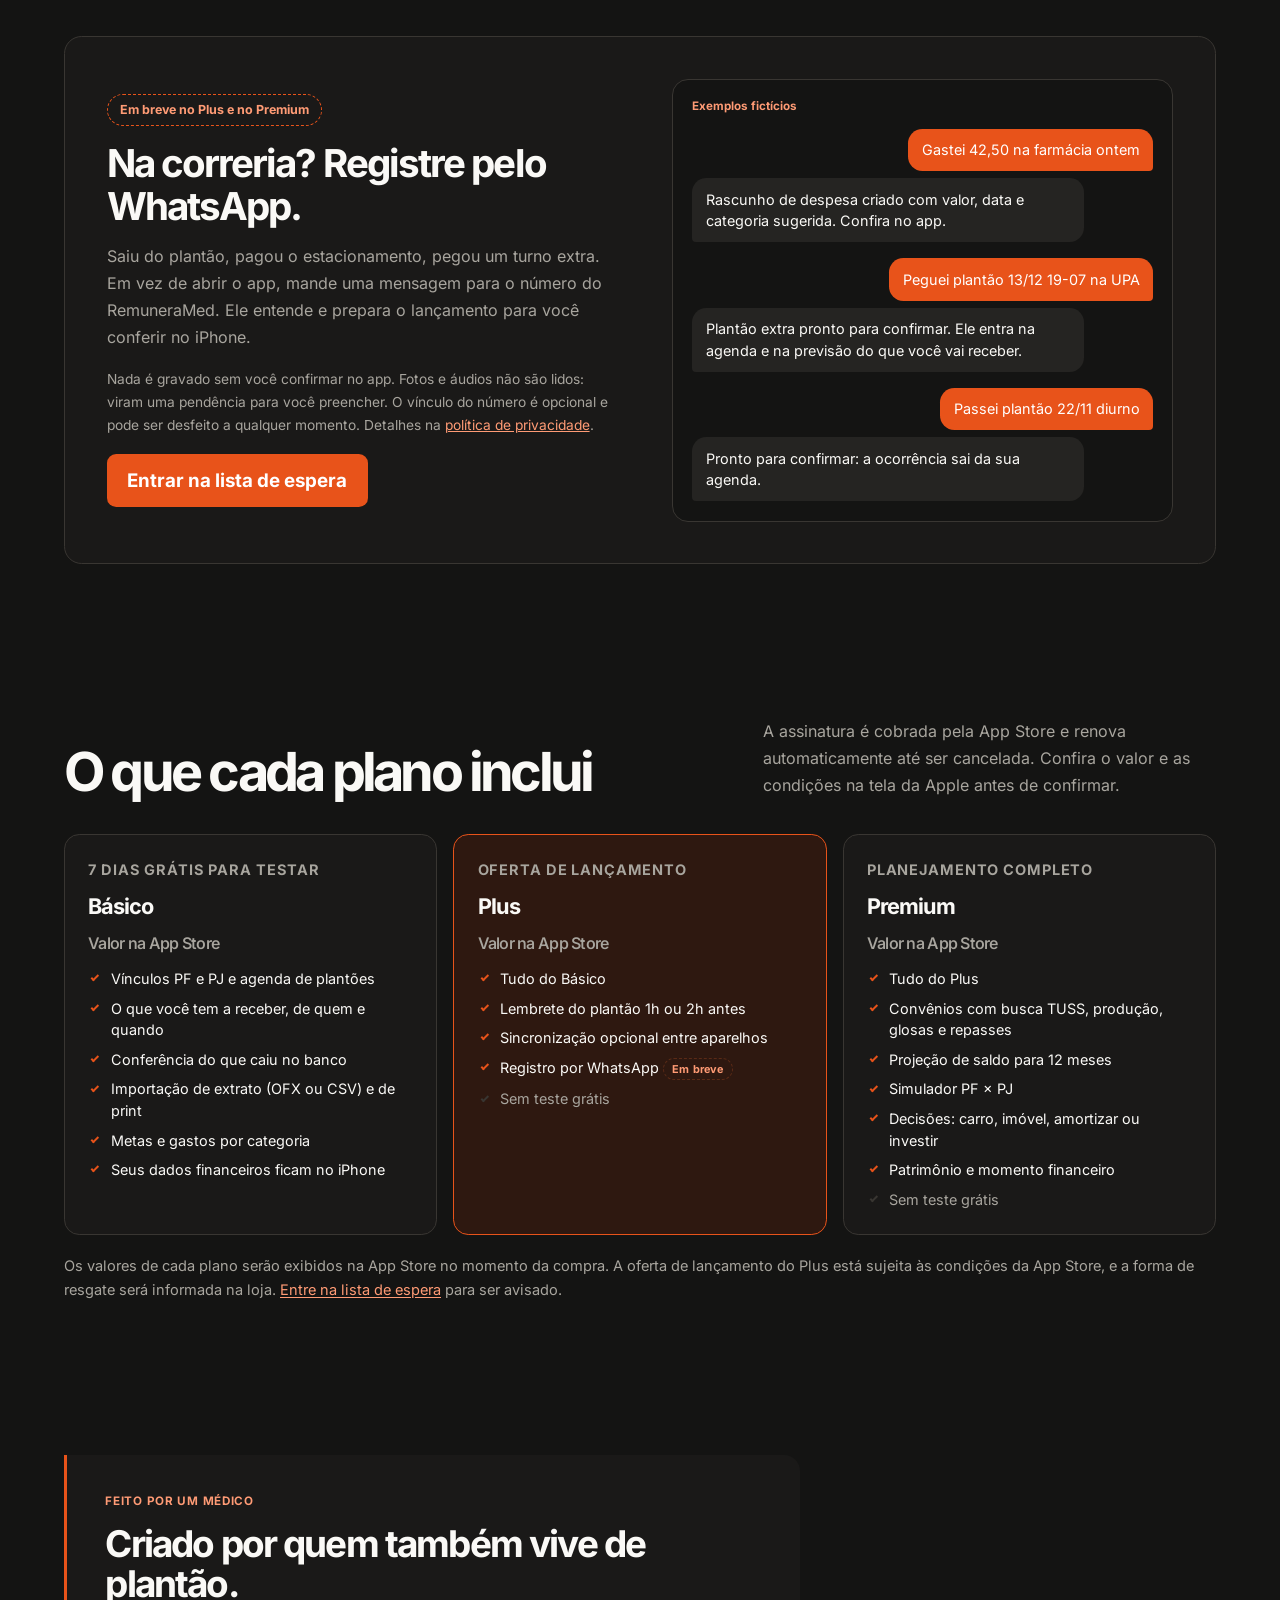
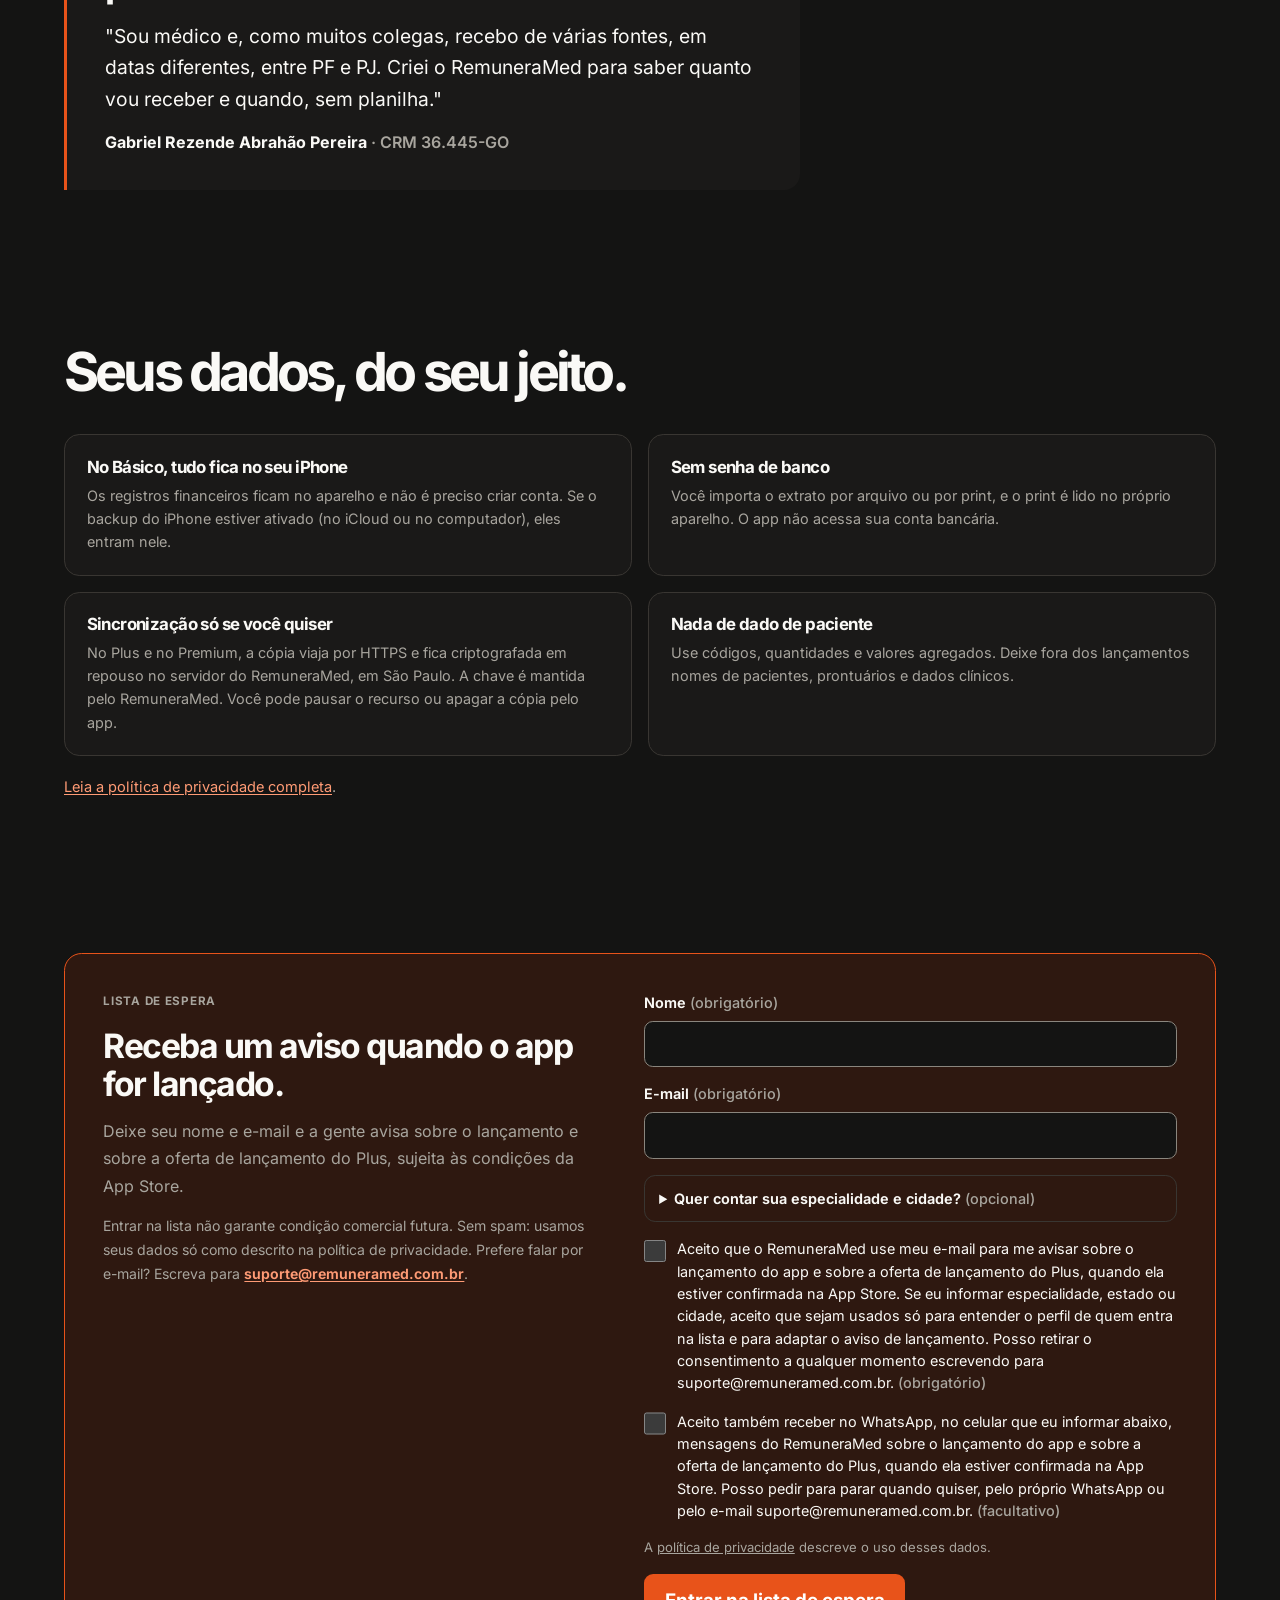
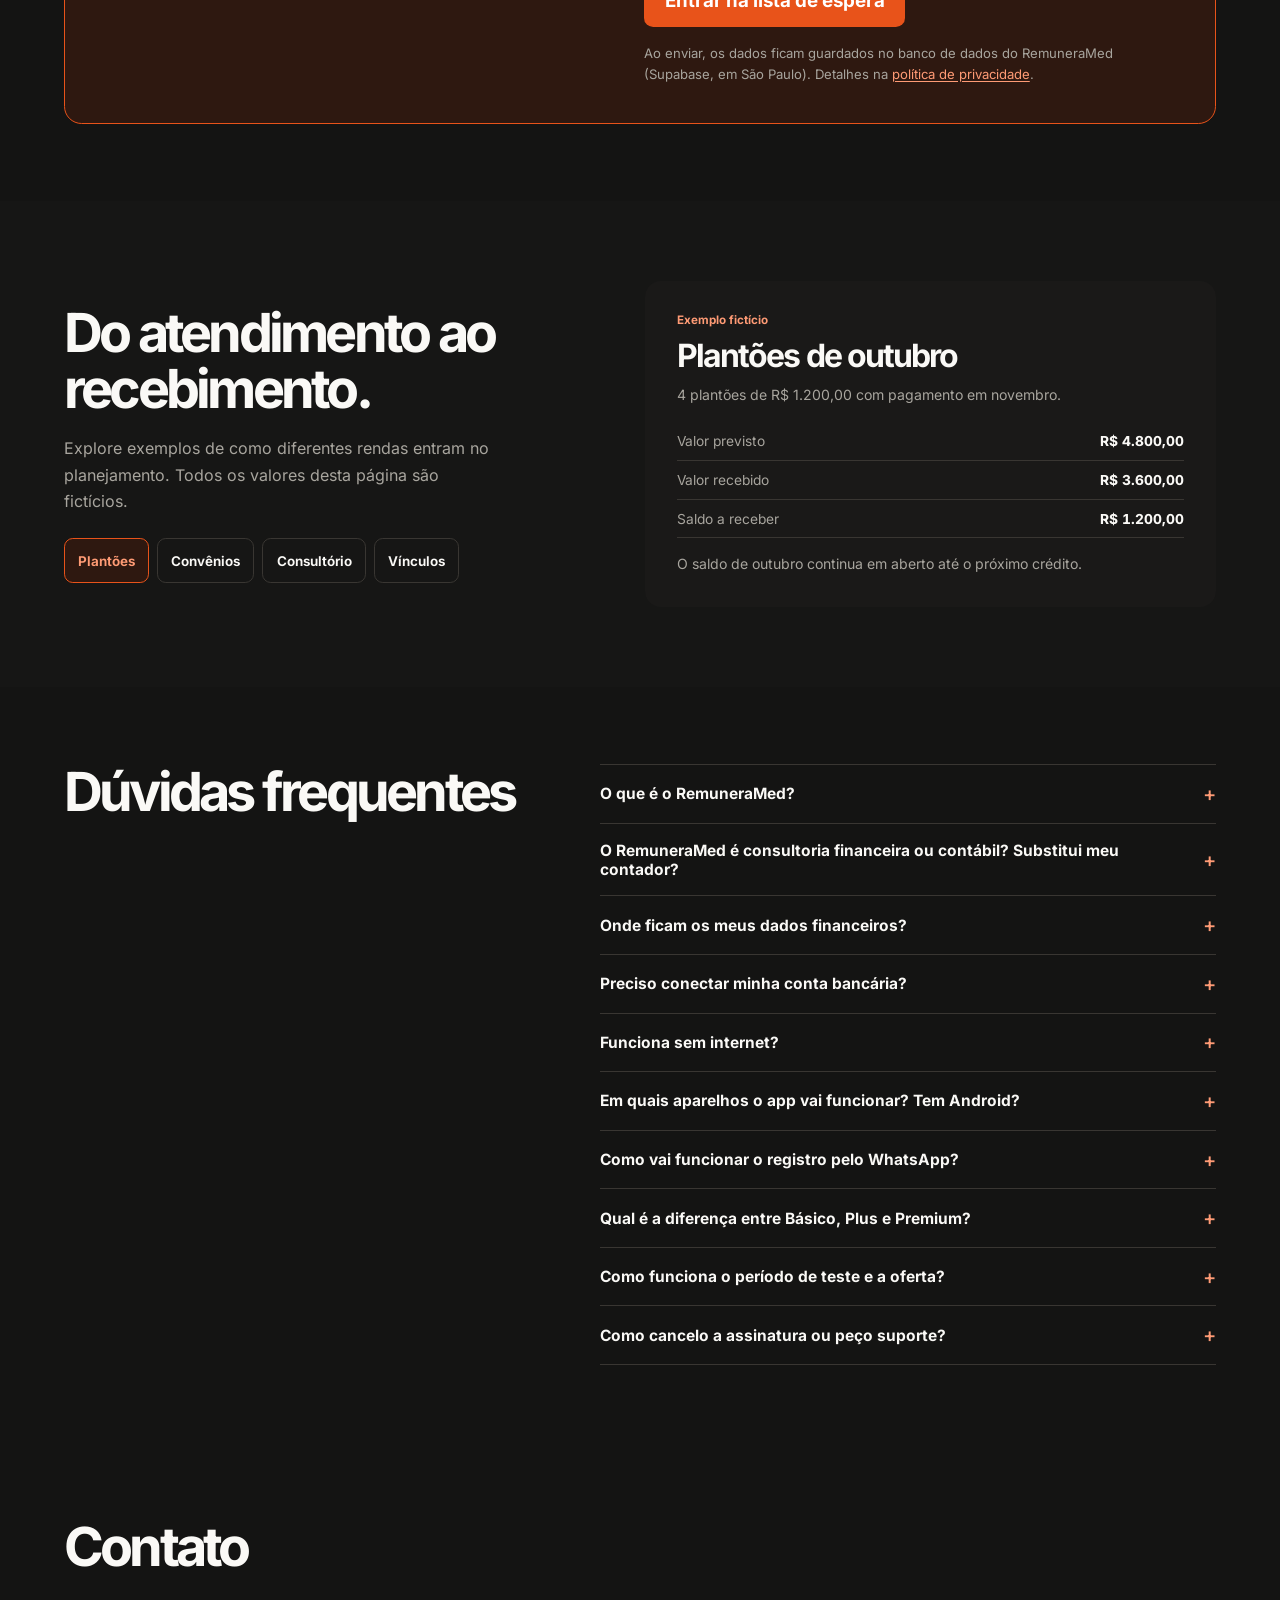
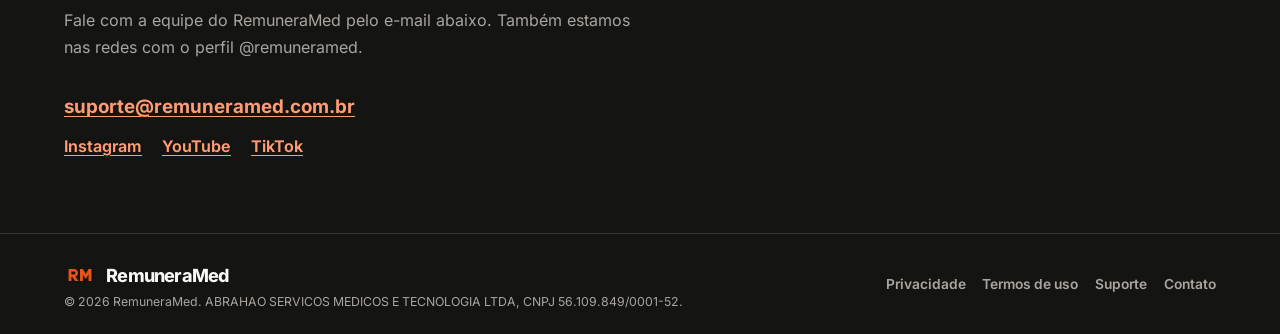
==== commit 8150f0dc: "Conformidade (24/11): 3 trocas de texto (Premium, backup, oferta na FAQ e no JSON-LD) - Premium: 'qu" ====
--- a/index.html
+++ b/index.html
@@ -133,7 +133,7 @@
             "name": "Como funciona o período de teste e a oferta?",
             "acceptedAnswer": {
               "@type": "Answer",
-              "text": "Há 7 dias grátis só no plano Básico, para quem quiser testar antes de assinar. O Plus não tem período de teste grátis e terá uma oferta de lançamento, sujeita às condições da App Store. O Premium é compra direta, sem teste. Os valores de cada plano serão exibidos na App Store. Entrar na lista de espera não garante condição comercial futura."
+              "text": "Há 7 dias grátis só no plano Básico, para quem quiser testar antes de assinar. O Plus não tem período de teste grátis. Está prevista uma oferta de lançamento para o Plus, que só vale depois de confirmada na App Store e segue as condições da loja. O Premium é compra direta, sem teste. Os valores de cada plano serão exibidos na App Store. Entrar na lista de espera não garante condição comercial futura."
             }
           },
           {
@@ -272,7 +272,7 @@
         </article>
         <article class="feature-card">
           <h3>Projeção e decisões <span class="tag">Premium</span></h3>
-          <p>Saldo projetado para 12 meses, simulador PF × PJ e que carro ou imóvel cabe no seu momento.</p>
+          <p>Saldo projetado para 12 meses, simulador PF × PJ e simulações de carro e imóvel com os números que você lança.</p>
         </article>
         <article class="feature-card">
           <h3>Registro por WhatsApp <span class="tag tag-soon">Em breve</span></h3>
@@ -376,7 +376,7 @@
       <div class="data-grid">
         <article class="data-card">
           <h3>No Básico, tudo fica no seu iPhone</h3>
-          <p>Os registros financeiros ficam no aparelho e não é preciso criar conta. Eles entram no backup do próprio iPhone, feito pela Apple na sua conta.</p>
+          <p>Os registros financeiros ficam no aparelho e não é preciso criar conta. Se o backup do iPhone estiver ativado (no iCloud ou no computador), eles entram nele.</p>
         </article>
         <article class="data-card">
           <h3>Sem senha de banco</h3>
@@ -597,7 +597,7 @@
         </details>
         <details>
           <summary>Como funciona o período de teste e a oferta?</summary>
-          <p>Há 7 dias grátis só no plano Básico, para quem quiser testar antes de assinar. O Plus não tem período de teste grátis e terá uma oferta de lançamento, sujeita às condições da App Store. O Premium é compra direta, sem teste. Os valores de cada plano serão exibidos na App Store. Entrar na lista de espera não garante condição comercial futura.</p>
+          <p>Há 7 dias grátis só no plano Básico, para quem quiser testar antes de assinar. O Plus não tem período de teste grátis. Está prevista uma oferta de lançamento para o Plus, que só vale depois de confirmada na App Store e segue as condições da loja. O Premium é compra direta, sem teste. Os valores de cada plano serão exibidos na App Store. Entrar na lista de espera não garante condição comercial futura.</p>
         </details>
         <details>
           <summary>Como cancelo a assinatura ou peço suporte?</summary>
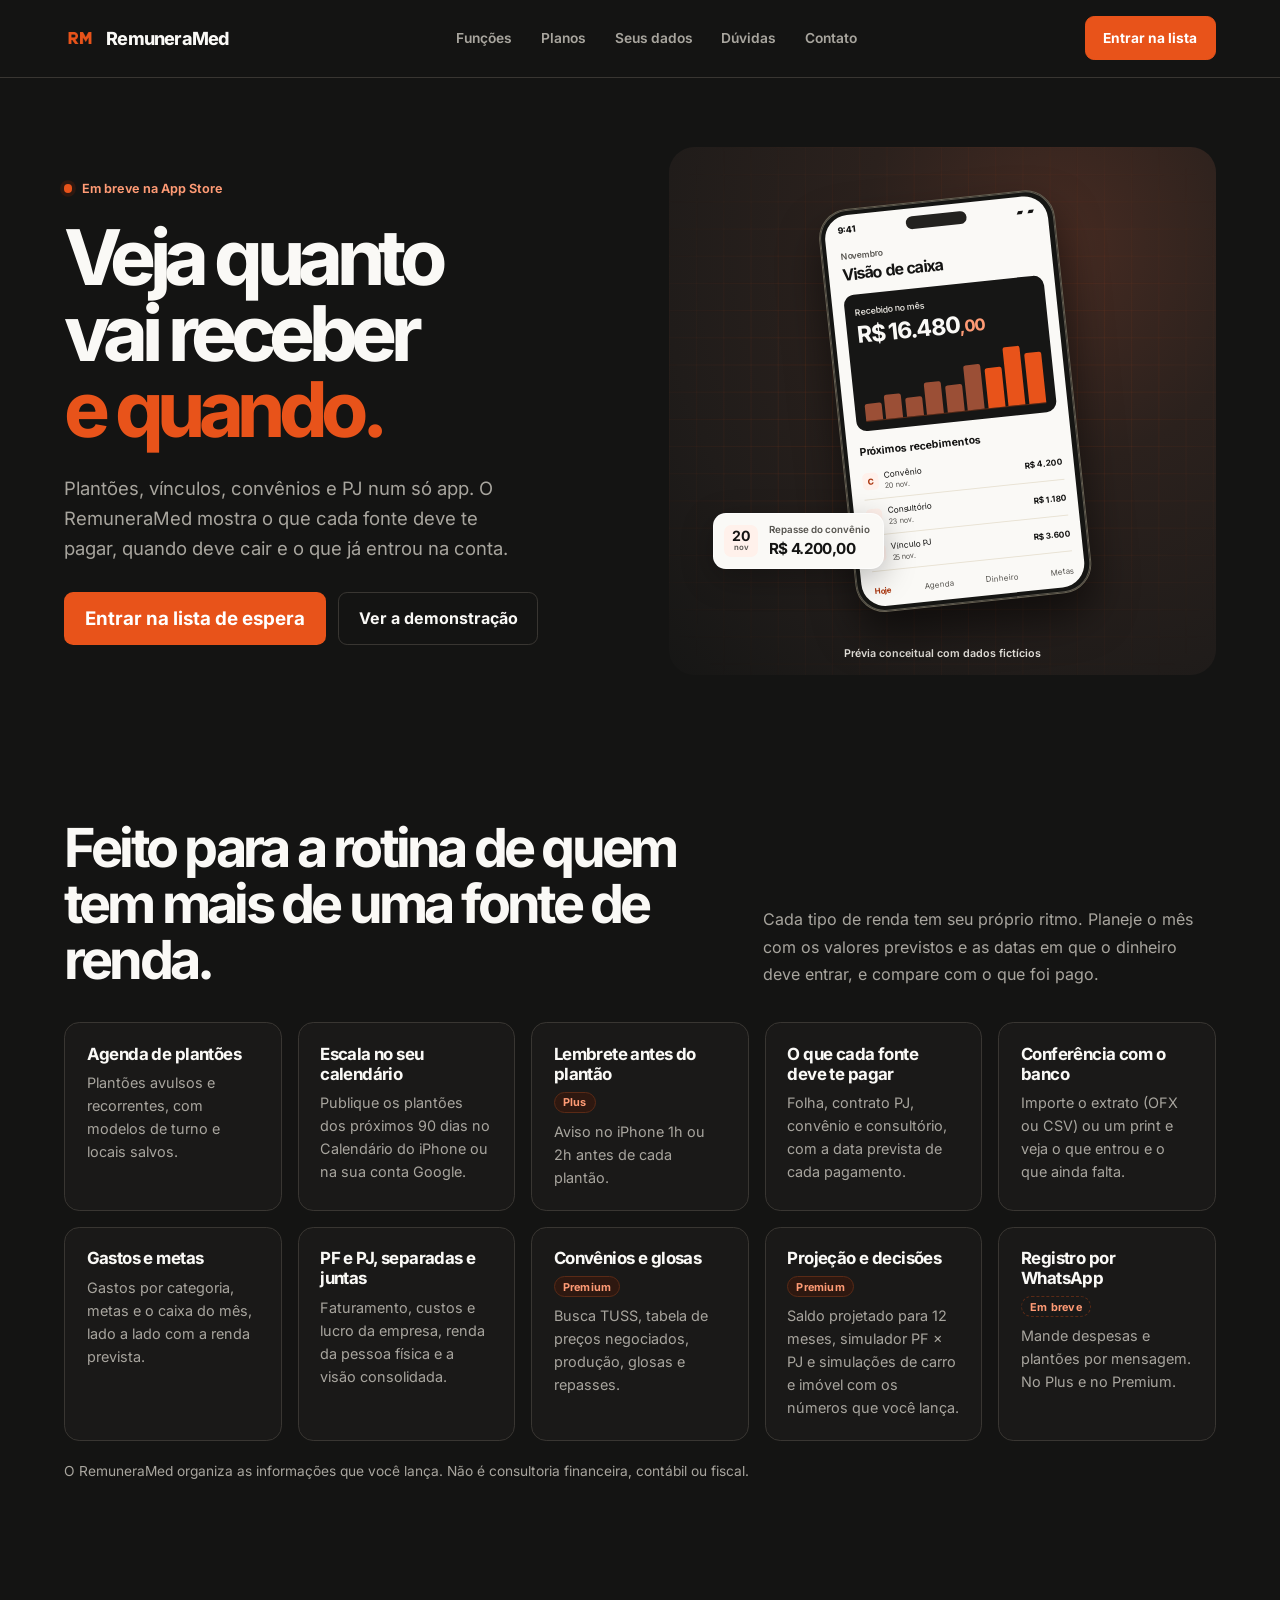
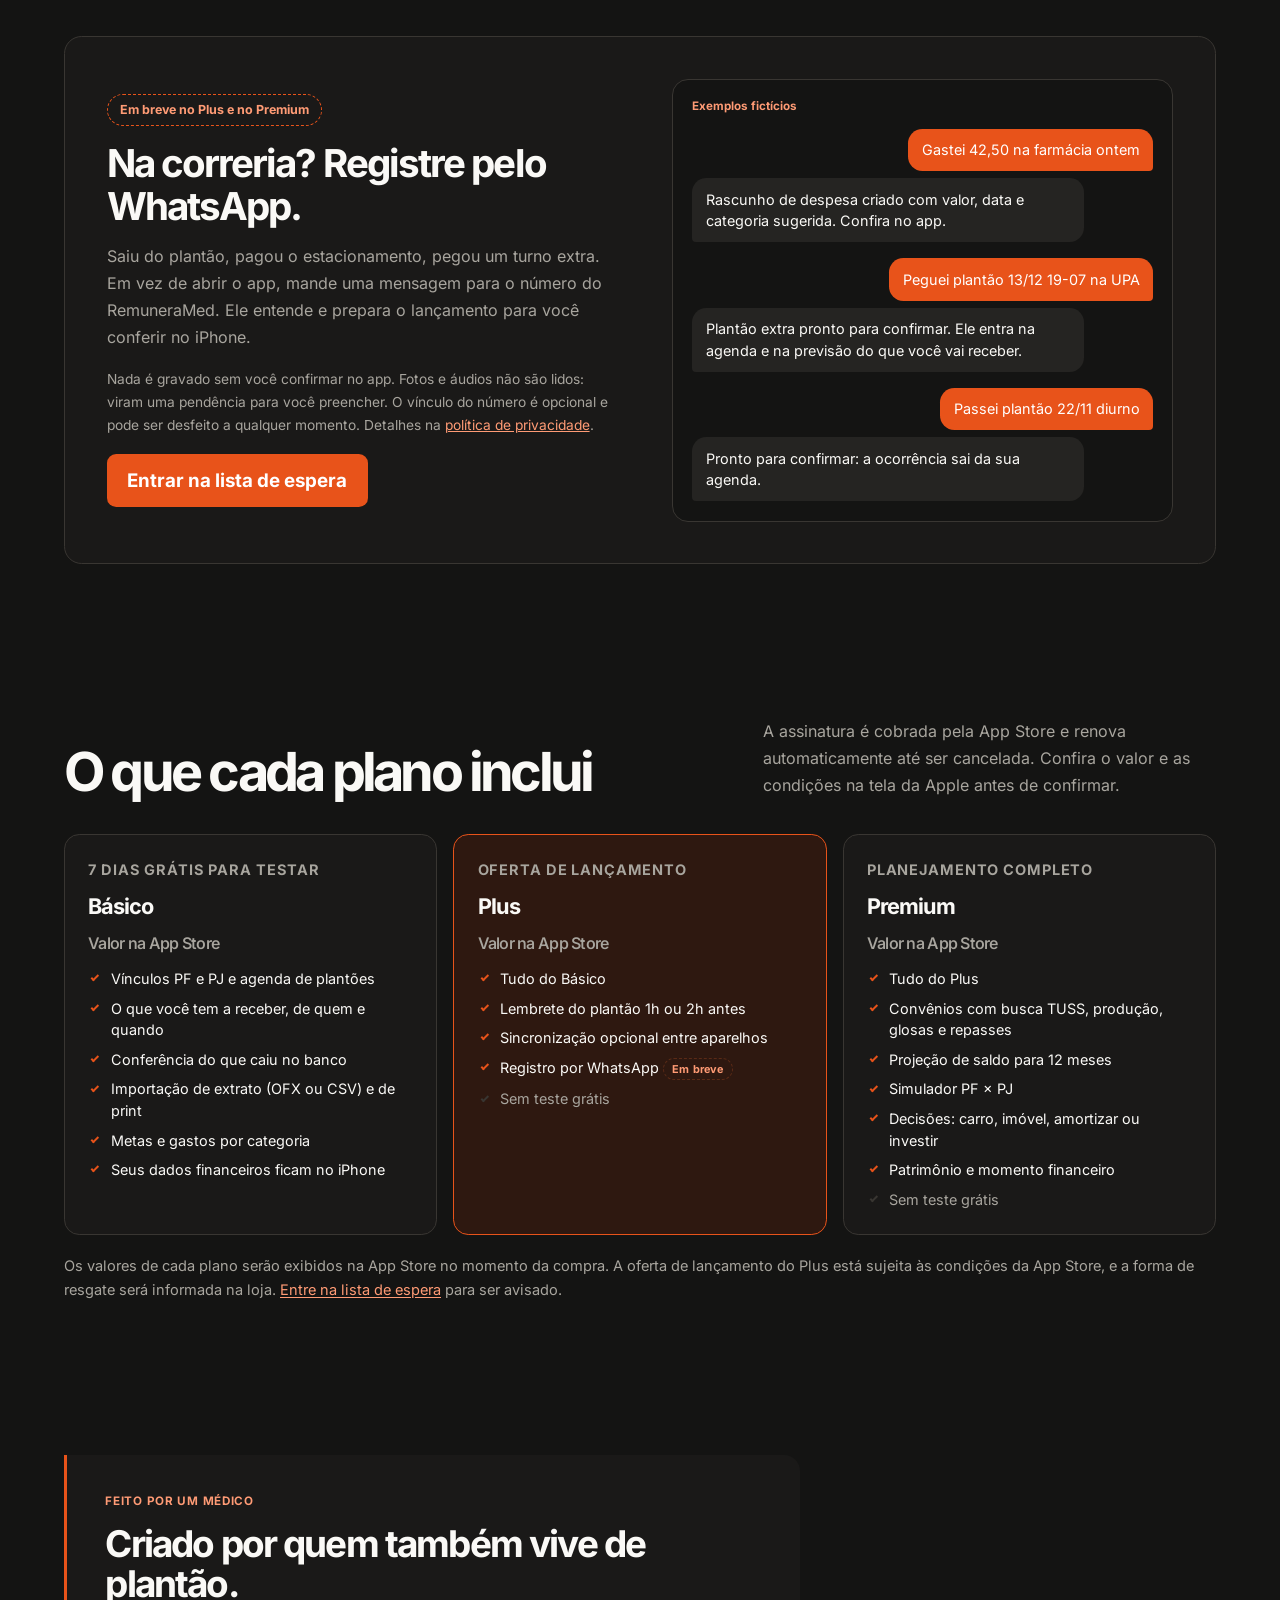
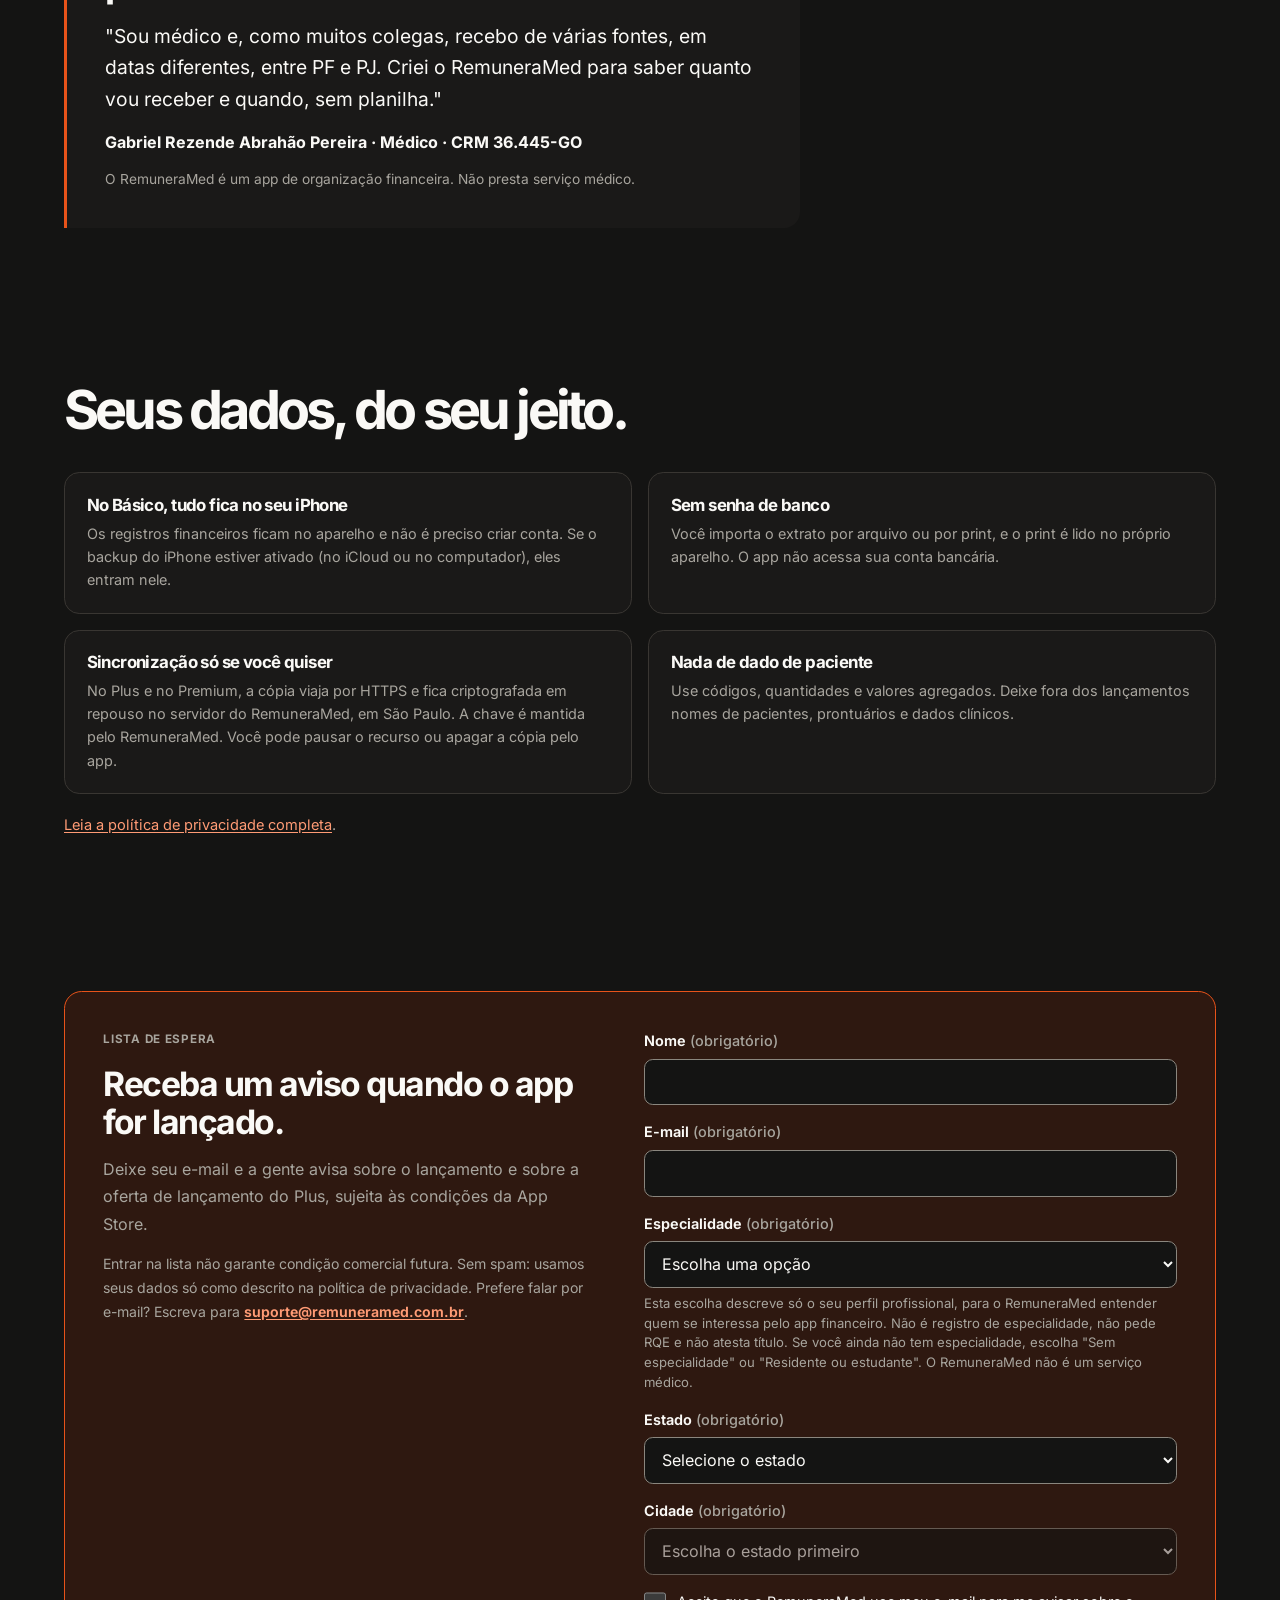
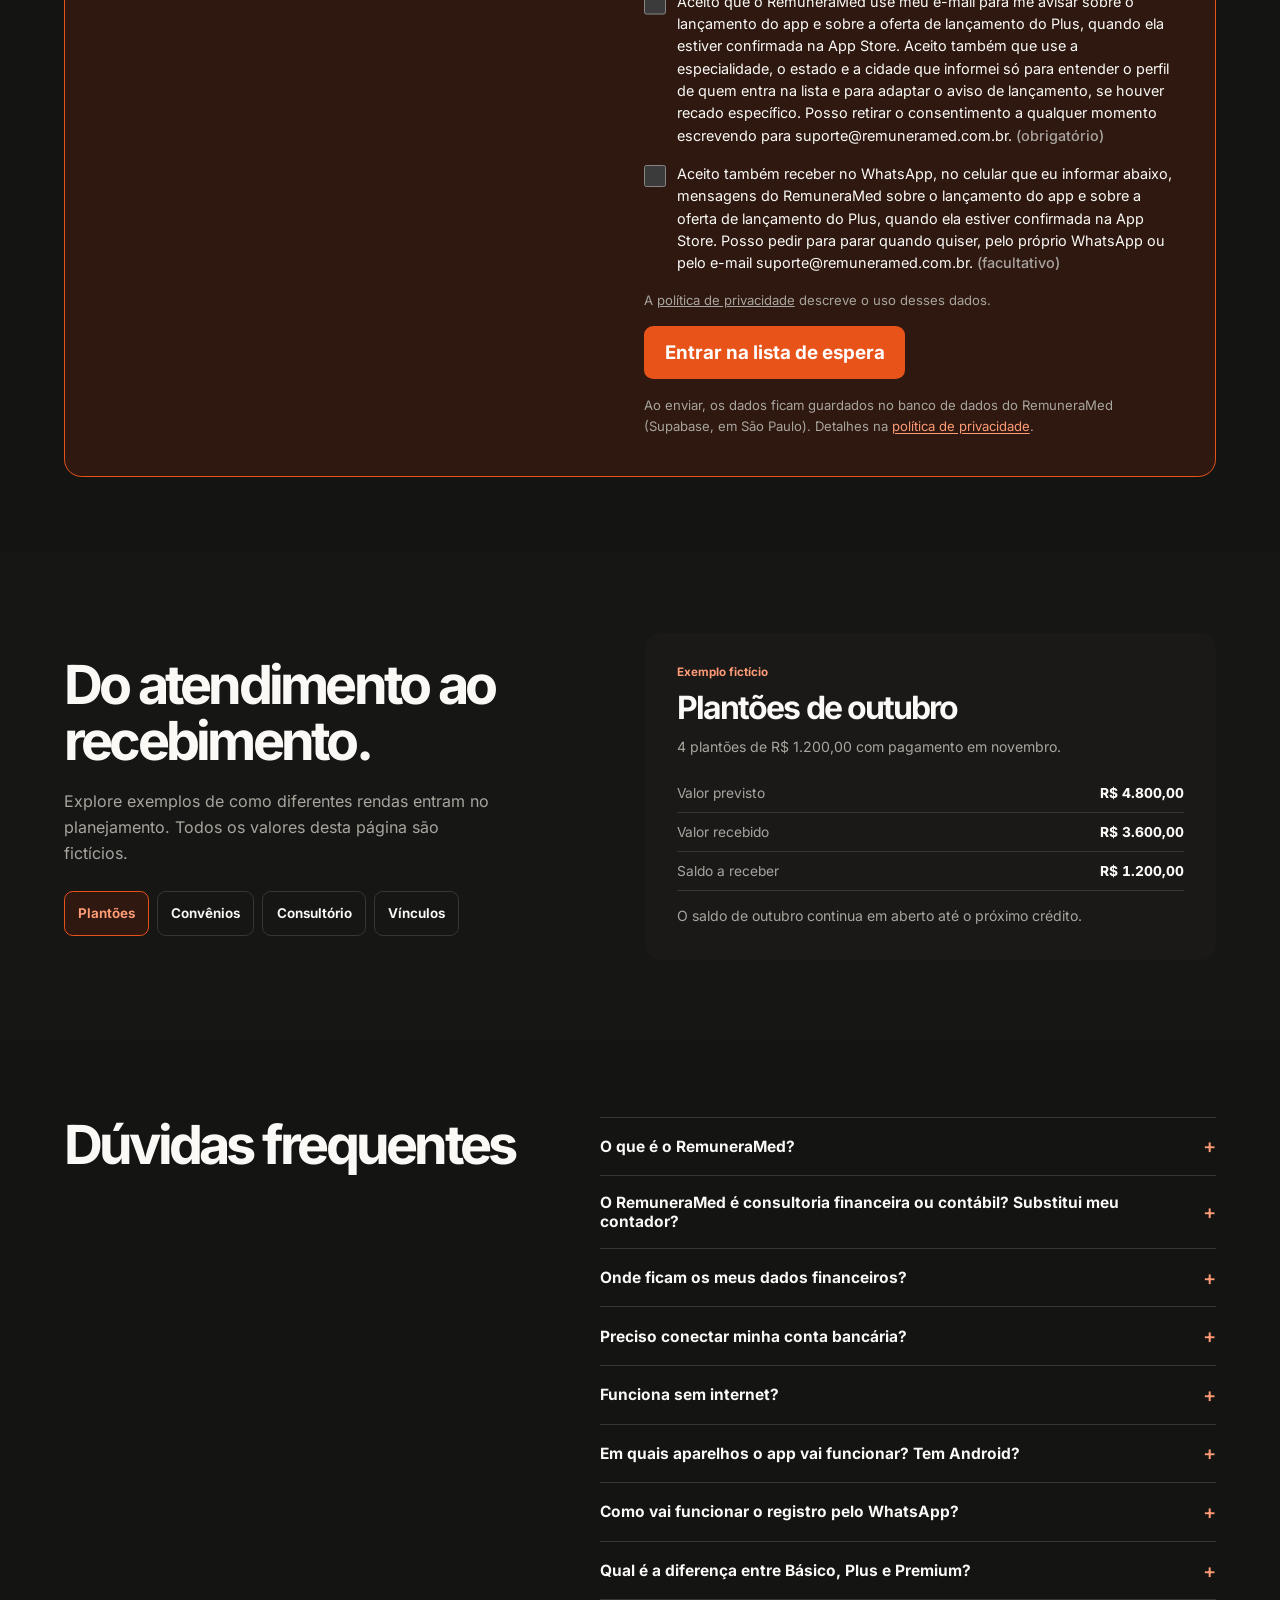
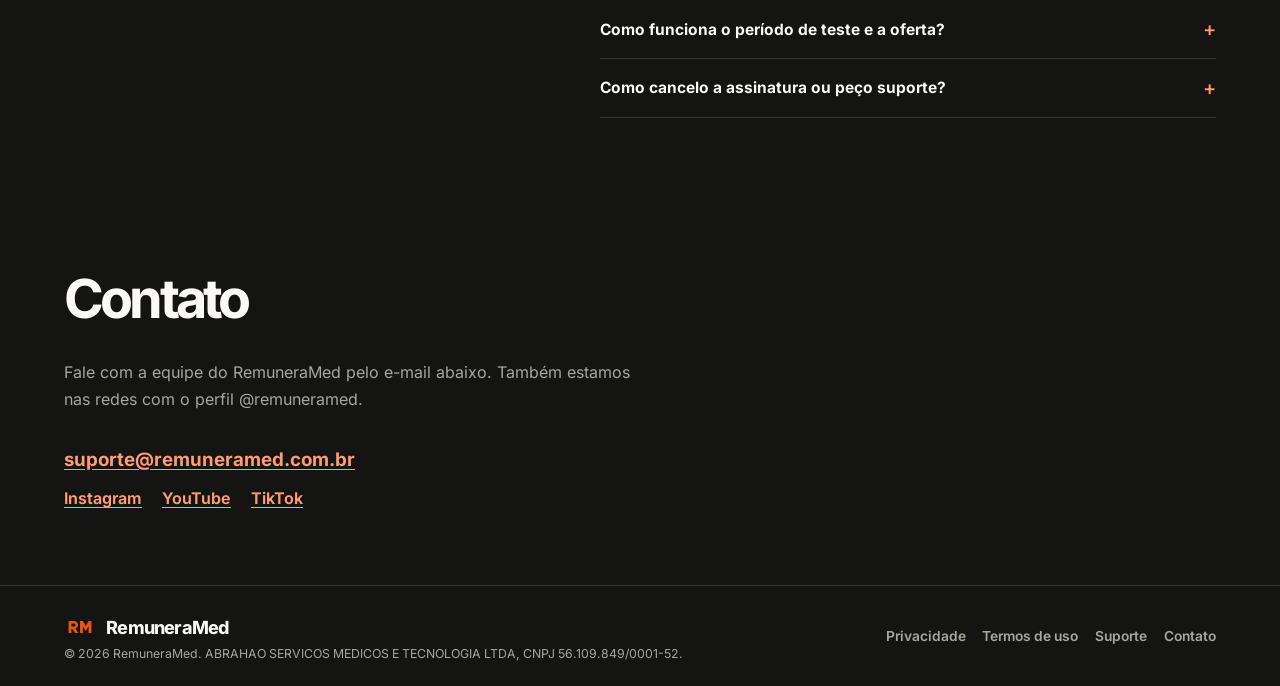
==== commit 73817099: "Feito por um médico: linha segura e aviso (decisão do Gabriel, 24/11 18h13) Mantém a frase em primei" ====
--- a/index.html
+++ b/index.html
@@ -365,7 +365,8 @@
         <blockquote class="founder-quote">
           <p>"Sou médico e, como muitos colegas, recebo de várias fontes, em datas diferentes, entre PF e PJ. Criei o RemuneraMed para saber quanto vou receber e quando, sem planilha."</p>
         </blockquote>
-        <p class="founder-name">Gabriel Rezende Abrahão Pereira <span>· CRM 36.445-GO</span></p>
+        <p class="founder-name">Gabriel Rezende Abrahão Pereira · Médico · CRM 36.445-GO</p>
+        <p class="founder-note">O RemuneraMed é um app de organização financeira. Não presta serviço médico.</p>
       </div>
     </section>
 
@@ -399,7 +400,7 @@
         <div class="waitlist-copy">
           <p class="plan-kicker">Lista de espera</p>
           <h2 id="lista-titulo">Receba um aviso quando o app for lançado.</h2>
-          <p>Deixe seu nome e e-mail e a gente avisa sobre o lançamento e sobre a oferta de lançamento do Plus, sujeita às condições da App Store.</p>
+          <p>Deixe seu e-mail e a gente avisa sobre o lançamento e sobre a oferta de lançamento do Plus, sujeita às condições da App Store.</p>
           <p class="waitlist-small">Entrar na lista não garante condição comercial futura. Sem spam: usamos seus dados só como descrito na política de privacidade. Prefere falar por e-mail? Escreva para <a class="email-link" href="mailto:suporte@remuneramed.com.br">suporte@remuneramed.com.br</a>.</p>
         </div>
         <form class="waitlist-form" id="lista-espera-form" method="post" novalidate aria-labelledby="lista-titulo">
@@ -411,12 +412,9 @@
             <label for="wl-email">E-mail <span class="req">(obrigatório)</span></label>
             <input id="wl-email" name="email" type="email" required autocomplete="email" maxlength="160" inputmode="email">
           </div>
-          <details class="field-optional">
-            <summary>Quer contar sua especialidade e cidade? <span class="opt">(opcional)</span></summary>
-            <div class="field-optional-body">
-              <div class="field">
-                <label for="wl-area">Especialidade <span class="opt">(opcional)</span></label>
-                <select id="wl-area" name="especialidade" autocomplete="off" aria-describedby="wl-area-ajuda">
+          <div class="field">
+            <label for="wl-area">Especialidade <span class="req">(obrigatório)</span></label>
+            <select id="wl-area" name="especialidade" required autocomplete="off">
               <option value="">Escolha uma opção</option>
               <option value="generalista">Sem especialidade</option>
               <option value="acupuntura">Acupuntura</option>
@@ -476,31 +474,29 @@
               <option value="urologia">Urologia</option>
               <option value="residente-estudante">Residente ou estudante</option>
               <option value="outra">Outra</option>
-                </select>
-                <p class="field-help" id="wl-area-ajuda">Esta escolha descreve só o seu perfil profissional. Não é registro de especialidade, não pede RQE e não atesta título. O RemuneraMed não é um serviço médico.</p>
-              </div>
-              <div class="field" id="wl-outra-campo" hidden>
-                <label for="wl-outra">Qual especialidade? <span class="opt">(opcional)</span></label>
-                <input id="wl-outra" name="especialidade_outra" type="text" maxlength="80" autocomplete="off" aria-describedby="wl-outra-ajuda">
-                <p class="field-help" id="wl-outra-ajuda">Se quiser, escreva só o nome da área. Não informe dados de pacientes, dados de saúde, CRM nem informações de terceiros.</p>
-              </div>
-              <div class="field">
-                <label for="wl-uf">Estado <span class="opt">(opcional)</span></label>
-                <select id="wl-uf" name="uf" autocomplete="address-level1">
-                  <option value="">Selecione o estado</option>
-                </select>
-              </div>
-              <div class="field">
-                <label for="wl-cidade">Cidade <span class="opt">(opcional)</span></label>
-                <select id="wl-cidade" name="cidade" autocomplete="address-level2" disabled>
-                  <option value="">Escolha o estado primeiro</option>
-                </select>
-              </div>
-            </div>
-          </details>
+            </select>
+            <p class="field-help" id="wl-area-ajuda">Esta escolha descreve só o seu perfil profissional, para o RemuneraMed entender quem se interessa pelo app financeiro. Não é registro de especialidade, não pede RQE e não atesta título. Se você ainda não tem especialidade, escolha "Sem especialidade" ou "Residente ou estudante". O RemuneraMed não é um serviço médico.</p>
+          </div>
+          <div class="field" id="wl-outra-campo" hidden>
+            <label for="wl-outra">Qual especialidade? <span class="opt">(opcional)</span></label>
+            <input id="wl-outra" name="especialidade_outra" type="text" maxlength="80" autocomplete="off" aria-describedby="wl-outra-ajuda">
+            <p class="field-help" id="wl-outra-ajuda">Se quiser, escreva só o nome da área. Não informe dados de pacientes, dados de saúde, CRM nem informações de terceiros.</p>
+          </div>
+          <div class="field">
+            <label for="wl-uf">Estado <span class="req">(obrigatório)</span></label>
+            <select id="wl-uf" name="uf" required autocomplete="address-level1">
+              <option value="">Selecione o estado</option>
+            </select>
+          </div>
+          <div class="field">
+            <label for="wl-cidade">Cidade <span class="req">(obrigatório)</span></label>
+            <select id="wl-cidade" name="cidade" required autocomplete="address-level2" disabled>
+              <option value="">Escolha o estado primeiro</option>
+            </select>
+          </div>
           <div class="field-check">
             <input id="wl-consent" name="consentimento" type="checkbox" value="Sim" required>
-            <label for="wl-consent">Aceito que o RemuneraMed use meu e-mail para me avisar sobre o lançamento do app e sobre a oferta de lançamento do Plus, quando ela estiver confirmada na App Store. Se eu informar especialidade, estado ou cidade, aceito que sejam usados só para entender o perfil de quem entra na lista e para adaptar o aviso de lançamento. Posso retirar o consentimento a qualquer momento escrevendo para suporte@remuneramed.com.br. <span class="req">(obrigatório)</span></label>
+            <label for="wl-consent">Aceito que o RemuneraMed use meu e-mail para me avisar sobre o lançamento do app e sobre a oferta de lançamento do Plus, quando ela estiver confirmada na App Store. Aceito também que use a especialidade, o estado e a cidade que informei só para entender o perfil de quem entra na lista e para adaptar o aviso de lançamento, se houver recado específico. Posso retirar o consentimento a qualquer momento escrevendo para suporte@remuneramed.com.br. <span class="req">(obrigatório)</span></label>
           </div>
           <div class="field-check">
             <input id="wl-consent-whatsapp" name="consentimento_whatsapp" type="checkbox" value="Sim" aria-controls="wl-telefone-campo">
--- a/assets/styles.css
+++ b/assets/styles.css
@@ -568,10 +568,6 @@
 .data-card p { color: var(--muted); line-height: 1.6; font-size: .9rem; }
 #seus-dados .plans-note a { color: var(--accent-text); }
 
-.field-optional { border: 1px solid var(--line); border-radius: .7rem; padding: .2rem .9rem; }
-.field-optional summary { padding-block: .7rem; font-size: .9rem; font-weight: 650; }
-.field-optional[open] summary { border-bottom: 1px solid var(--line); margin-bottom: .9rem; }
-.field-optional-body { display: grid; gap: 1rem; padding-bottom: .9rem; }
 
 @media (max-width: 54rem) {
   .whatsapp-block { grid-template-columns: 1fr; }
@@ -580,3 +576,4 @@
   .data-grid { grid-template-columns: 1fr; }
   .hero-actions .button { width: 100%; }
 }
+.founder-note { color: var(--muted); font-size: .86rem; line-height: 1.6; }
